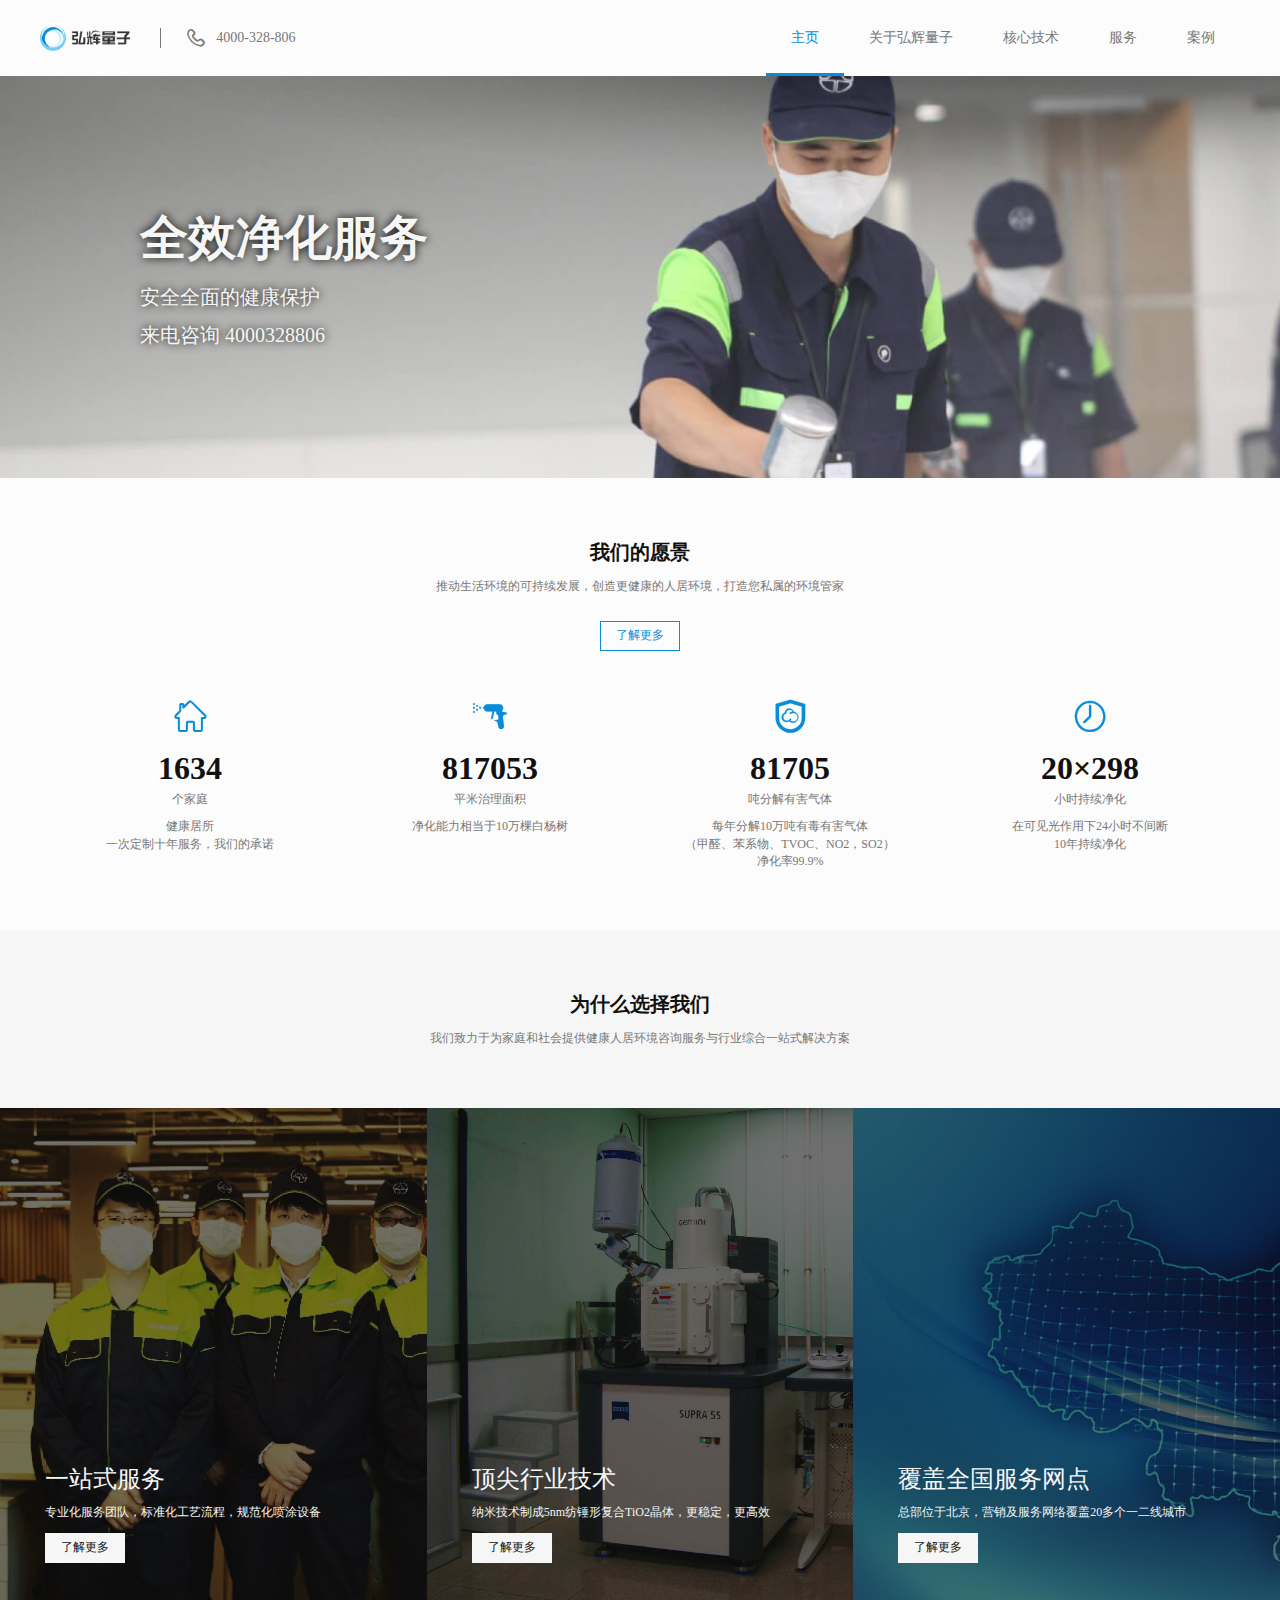
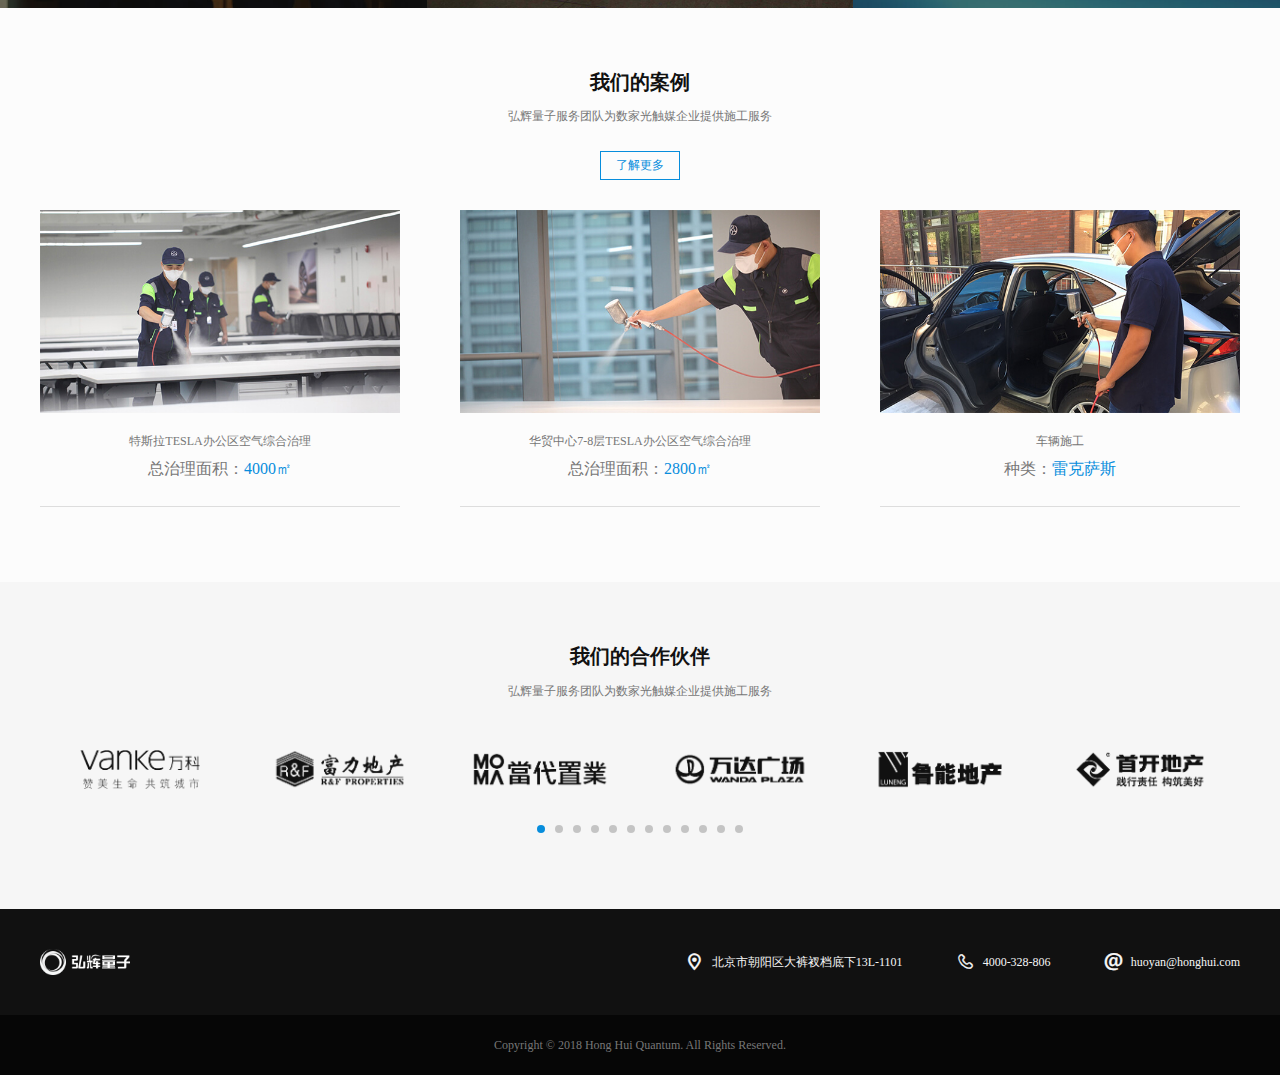
==== 1_index.html @ bf1ba3b9 "Summary_1" ====
<!DOCTYPE html>
<html>
	<head>
		<meta charset="utf-8">
		<meta http-equiv="X-UA-Compatible" content="IE=edge">
		<title>弘辉量子科技有限公司</title>
		<meta name="viewport" content="width=device-width, minimum-scale=1.0, maximum-scale=1.0, user-scalable=no">
		<meta name="author" content="Voireser" />
		<meta name="keywords" content="弘辉量子" />

		<link rel="stylesheet" type="text/css" href="bootstrap.min.css">
		<link rel="stylesheet" type="text/css" href="HHQ.css">
		<link rel="stylesheet" type="text/css" href="swiper/swiper.min.css">

		<script type="text/javascript">
			var oHtml = document.getElementsByTagName("html")[0];
			var iWidth = document.documentElement.clientWidth;
			iWidth = iWidth > 640 ? 640 : iWidth;
			oHtml.style.fontSize = iWidth / 16 + "px";
		</script>
	</head>
	<body class="index">
		<nav class="pageTop">
			<div>
				<a href="index.html"><img class="img-responsive" src="img/logo.png"></a>
				<p><i class="iconfont">&#xe64e;</i>4000-328-806</p>
				<div class="navigation">
					<a class="active" href="1_index.html">主页</a>
					<a href="2_us.html">关于弘辉量子</a>
					<a href="3_tech.html">核心技术</a>
					<a href="4_service.html">服务</a>
					<a href="5_case.html">案例</a>
				</div>
			</div>
		</nav>

		<div class="banner">
			<div>
				<p>全效净化服务</p>
				<p class="point"><span></span><span></span><span></span></p>
				<p>安全全面的健康保护</p>
				<p>来电咨询 4000328806</p>
			</div>
		</div>

		<div class="showSpace">
			<div>
				<p>我们的愿景</p>
				<p>推动生活环境的可持续发展，创造更健康的人居环境，打造您私属的环境管家</p>
				<p class="more"><a href="2_us.html">了解更多</a></p>
			</div>
			<div class="numCount">
				<div>
					<p><i class="iconfont">&#xe642;</i></p>
					<p id="homeNum">2000</p>
					<p>个家庭</p>
					<p>健康居所<br>一次定制十年服务，我们的承诺</p>
				</div>
				<div>
					<p><i class="iconfont">&#xe63d;</i></p>
					<p id="coverNum">1000000</p>
					<p>平米治理面积</p>
					<p>净化能力相当于10万棵白杨树</p>
				</div>
				<div>
					<p><i class="iconfont">&#xe64c;</i></p>
					<p id="heavyNum">100000</p>
					<p>吨分解有害气体</p>
					<p>每年分解10万吨有毒有害气体<br>（甲醛、苯系物、TVOC、NO2，SO2）<br>净化率99.9%</p>
				</div>
				<div>
					<p><i class="iconfont">&#xe645;</i></p>
					<p><span id="hourNum">24</span>×<span id="dayNum">365</span></p>
					<p>小时持续净化</p>
					<p>在可见光作用下24小时不间断<br>10年持续净化</p>
				</div>
			</div>
		</div>

		<div class="showSpace greyBg">
			<div>
				<p>为什么选择我们</p>
				<p>我们致力于为家庭和社会提供健康人居环境咨询服务与行业综合一站式解决方案</p>
			</div>
		</div>

		<div class="threeBg">
			<div>
				<div>
					<p>一站式服务</p>
					<p>专业化服务团队，标准化工艺流程，规范化喷涂设备</p>
					<p class="more"><a href="4_service.html">了解更多</a></p>
				</div>
			</div>
			<div>
				<div>
					<p>顶尖行业技术</p>
					<p>纳米技术制成5nm纺锤形复合TiO2晶体，更稳定，更高效</p>
					<p class="more"><a href="3.5_why.html">了解更多</a></p>
				</div>
			</div>
			<div>
				<div>
					<p>覆盖全国服务网点</p>
					<p>总部位于北京，营销及服务网络覆盖20多个一二线城市</p>
					<p class="more"><a href="2_us.html">了解更多</a></p>
				</div>
			</div>
		</div>

		<div class="showSpace">
			<div>
				<p>我们的案例</p>
				<p>弘辉量子服务团队为数家光触媒企业提供施工服务</p>
				<p class="more"><a href="5_case.html">了解更多</a></p>
			</div>
			<div class="limitWindow">
				<a href="5_case.html">
					<img class="img-responsive" src="img/indexPic_4.jpg">
					<p>特斯拉TESLA办公区空气综合治理</p>
					<p>总治理面积：<span>4000㎡</span></p>
				</a>
				<a href="5_case.html">
					<img class="img-responsive" src="img/indexPic_5.jpg">
					<p>华贸中心7-8层TESLA办公区空气综合治理</p>
					<p>总治理面积：<span>2800㎡</span></p>
				</a>
				<a href="5_case.html">
					<img class="img-responsive" src="img/indexPic_6.jpg">
					<p>车辆施工</p>
					<p>种类：<span>雷克萨斯</span></p>
				</a>
			</div>
		</div>

		<div class="showSpace greyBg">
			<div>
				<p>我们的合作伙伴</p>
				<p>弘辉量子服务团队为数家光触媒企业提供施工服务</p>
			</div>
			<div class="logoSpace">
				<div class="swiper-container">
					<div class="swiper-wrapper">
						<div class="swiper-slide">
							<img class="img-responsive" src="img/logo/logo_1.png">
						</div>
						<div class="swiper-slide">
							<img class="img-responsive" src="img/logo/logo_2.png">
						</div>
						<div class="swiper-slide">
							<img class="img-responsive" src="img/logo/logo_3.png">
						</div>
						<div class="swiper-slide">
							<img class="img-responsive" src="img/logo/logo_4.png">
						</div>
						<div class="swiper-slide">
							<img class="img-responsive" src="img/logo/logo_5.png">
						</div>
						<div class="swiper-slide">
							<img class="img-responsive" src="img/logo/logo_6.png">
						</div>
						<div class="swiper-slide">
							<img class="img-responsive" src="img/logo/logo_7.png">
						</div>
						<div class="swiper-slide">
							<img class="img-responsive" src="img/logo/logo_8.png">
						</div>
						<div class="swiper-slide">
							<img class="img-responsive" src="img/logo/logo_9.png">
						</div>
						<div class="swiper-slide">
							<img class="img-responsive" src="img/logo/logo_10.png">
						</div>
						<div class="swiper-slide">
							<img class="img-responsive" src="img/logo/logo_11.png">
						</div>
						<div class="swiper-slide">
							<img class="img-responsive" src="img/logo/logo_12.png">
						</div>
					</div>
					<div class="swiper-pagination"></div>
				</div>
			</div>
		</div>

		<div class="footer">
			<div>
				<a href="index.html"><img class="img-responsive" src="img/logo_w.png"></a>
				<div class="navigation">
					<p><i class="iconfont">&#xe64b;</i>北京市朝阳区大裤衩档底下13L-1101</p>
					<p><i class="iconfont">&#xe64e;</i>4000-328-806</p>
					<p><i class="iconfont">&#xe639;</i>huoyan@honghui.com</p>
				</div>
			</div>
		</div>
		
		<footer><p>Copyright © 2018 Hong Hui Quantum. All Rights Reserved.</p></footer>

		<a href="javascript:" class="cd-top">Top</a>

		<script type="text/javascript" src="swiper/swiper.min.js"></script>	
		<script type="text/javascript" src="jquery.min.js"></script>	
		<script type="text/javascript" src="CountUp.js"></script>	
		<script>
			$(function() {
				var swiper = new Swiper('.swiper-container', {
					pagination : '.swiper-pagination',
					paginationClickable :true,
					slidesPerView : 6,
					autoplay: 10000,
					loop : true
				})
				
				var options = {
					useEasing: true,
					useGrouping: true,
					separator: '',
					decimal: '',
				};
				var countLimit = 1;
				var homeCount = new CountUp('homeNum', 0, 2000, 0, 3, options);
				var coverCount = new CountUp('coverNum', 0, 1000000, 0, 3, options);
				var heavyCount = new CountUp('heavyNum', 0, 100000, 0, 3, options);
				var hourCount = new CountUp('hourNum', 0, 24, 0, 3, options);
				var dayCount = new CountUp('dayNum', 0, 365, 0, 3, options);
	
				if ($(window).scrollTop() + $(window).height() > $('.numCount').offset().top && countLimit === 1) {
					if ( !homeCount.error ) { homeCount.start(); } else { console.error(homeCount.error); }
					if ( !coverCount.error ) { coverCount.start(); } else { console.error(coverCount.error); }
					if ( !heavyCount.error ) { heavyCount.start(); } else { console.error(heavyCount.error); }
					if ( !hourCount.error ) { hourCount.start(); } else { console.error(hourCount.error); }
					if ( !dayCount.error ) { dayCount.start(); } else { console.error(dayCount.error); }
					countLimit = 0;
				}

				if ($(window).scrollTop() + $(window).height() > $('.numCount').offset().top) {
					$('.numCount').addClass('upAnimate');
				};

				if ($(window).scrollTop() + $(window).height() > $('.threeBg>div>div').offset().top) {
					$('.threeBg').addClass('leftAnimate');
				};

				var offset = 300,
					offset_opacity = 1200,
					scroll_top_duration = 700,
					$back_to_top = $('.cd-top');

				$back_to_top.on('click', function(event) {
					event.preventDefault();
					$('body,html').animate({
						scrollTop: 0,
					}, scroll_top_duration)
				})
				
				window.onscroll = function() {
					if ($(window).scrollTop() + $(window).height() > $('.numCount').offset().top && countLimit === 1) {
						if ( !homeCount.error ) { homeCount.start(); } else { console.error(homeCount.error); }
						if ( !coverCount.error ) { coverCount.start(); } else { console.error(coverCount.error); }
						if ( !heavyCount.error ) { heavyCount.start(); } else { console.error(heavyCount.error); }
						if ( !hourCount.error ) { hourCount.start(); } else { console.error(hourCount.error); }
						if ( !dayCount.error ) { dayCount.start(); } else { console.error(dayCount.error); }
						countLimit = 0;
					};
					
					if ($(window).scrollTop() + $(window).height() > $('.numCount').offset().top) {
						$('.numCount').addClass('upAnimate');
					};
					
					if ($(window).scrollTop() + $(window).height() > $('.threeBg>div>div').offset().top) {
						$('.threeBg').addClass('leftAnimate');
					};

					($(window).scrollTop() > offset) ? $back_to_top.addClass('cd-is-visible') : $back_to_top.removeClass('cd-is-visible cd-fade-out');
					if ($(window).scrollTop() > offset_opacity) {
						$back_to_top.addClass('cd-fade-out')
					}
				};

				jQuery.rnd = function(m,n) {
					m = parseInt(m);
					n = parseInt(n);
					return Math.floor( Math.random() * (n - m + 1) ) + m;
				}
				
				$('.showSpace').on('mouseenter', function() {
					$(this).addClass('bubbles');
					var bubblecount = ($(this).width()/1000)*10;
					for(var i = 0; i <= bubblecount; i++) {
						var size = ($.rnd(40,80)/10);
						$('.bubbles').append(
							'<span class="particle" style="top:' + $.rnd(20,80) + 
							'%; left:' + $.rnd(0,95) + '%;width:' + size + 'px; height:' 
							+ size + 'px;animation-delay: ' + ($.rnd(0,30)/10) + 's;"></span>');
					}
				})

				$('.showSpace').on('mouseleave', function() {
					$(this).removeClass('bubbles');
					$(this).children('.particle').remove()
				})
			})
		</script>
	</body>
</html>
---- HHQ.css ----
body{top:0;right:0;bottom:0;left:0;margin:0;padding:0;background-color:#fcfcfc;color:#777;font-weight:300;font-size:.3rem;font-family:'microsoft yahei';}
li,ul{margin:0;padding:0;list-style-type:none;}
p{margin:0;}
a{color:#777;}
a:link{color:#777;text-decoration:none;}
a:visited{color:#777;text-decoration:none;}
a:active{color:#777;text-decoration:none;}
button{outline:0;filter:chroma(color=#000000);}
input{background-color:#fcfcfc!important;color:#777!important;font-size:.3rem!important;}
input::-webkit-inner-spin-button,input::-webkit-outer-spin-button{-webkit-appearance:none;}
input[type=number]{-moz-appearance:textfield;}
input[type=checkbox],input[type=radio]{margin-top:.3333333333rem;}
@font-face{font-family:iconfont;src:url(iconfont/iconfont.eot);src:url(iconfont/iconfont.eot?#iefix) format('embedded-opentype'),url(iconfont/iconfont.woff) format('woff'),url(iconfont/iconfont.ttf) format('truetype'),url(iconfont/iconfont.svg#iconfont) format('svg');}
.iconfont{font-style:normal;font-size:16px;font-family:iconfont!important;-webkit-font-smoothing:antialiased;-webkit-text-stroke-width:.2px;-moz-osx-font-smoothing:grayscale;}

.swiper-button-prev{left:3%!important;}
.swiper-button-next{right:3%!important;}
.swiper-pagination-bullet-active{background-color:#078ddc!important;}

.indexWindow{position:absolute;overflow:hidden;width:100%;height:100%;}
.indexWindow a,.indexWindow p{text-shadow:0 0 3px #000;}
.indexWindow .swiper-container{width:100%;height:100%;}
.indexWindow .swiper-slide{position:relative;overflow:hidden;background-position:center;background-size:cover;background-repeat:no-repeat;}
.indexWindowBanner{position:absolute;top:50%;left:50%;margin:-100px 0 0 -500px;width:1000px;height:200px;color:#fcfcfc;}
.indexWindowBanner>p:nth-child(1){text-shadow:0 0 10px rgba(0,0,0,.5);font-weight:700;font-size:1.5rem;}
.indexWindowBanner>p:nth-child(2){margin:10px 0 18px 0;font-size:.6rem;}

.pageTop{font-size:.35rem;}
.pageTop>div{position:relative;display:table;margin:auto;width:1200px;height:70px;line-height:70px;}
.pageTop>div>:not(div){float:left;margin-top:28px;}
.pageTop>div>a>img{margin-top:-3px;margin-right:30px;height:26px;}
.pageTop>div>p{padding:0 20px;height:20px;border-left:1px solid;line-height:20px;}
.pageTop>div>p>i{float:left;margin-top:5px;margin-right:5px;font-size:30px;line-height:10px;}
.pageTop>div>.navigation{float:right;}
.pageTop>div>.navigation>a{border-top:3px solid transparent;border-bottom:3px solid transparent;float:left;padding:0 25px;}
.pageTop>div>.navigation>a.active{border-bottom:3px solid #078ddc;color:#078ddc;}

.footer{padding:40px 0;background-color:#111;}
.footer>div{position:relative;display:table;margin:auto;width:1200px;}
.footer img{height:26px;}
.footer>div>a{float:left;}
.footer>div>div{float:right;}
.footer>div>div>p{float:left;margin-left:50px;height:26px;color:#f6f6f6;line-height:26px;}
.footer>div>div>p>i{float:left;margin-right:5px;height:25px;font-size:25px;line-height:25px;}
footer{bottom:0;margin:0;padding:20px 0;width:100%;background-color:#060606;color:#777;text-align:center;line-height:20px;}

.indexWindow .pageTop{color:#fcfcfc;position:absolute;z-index:2;width:100%;}
.indexWindow .pageTop>div>.navigation>:not(div){color:#fcfcfc;}
.indexWindow footer{position:absolute;padding:0 0 30px 0;z-index:1;color:#fcfcfc;background-color:transparent;}

.banner{padding:3% 0;background-position-y: center;background-size:cover;background-repeat:no-repeat;background-attachment:fixed;}
.banner>div{position:relative;display:table;margin:auto;}
.index .banner>div{width:1000px;}

.index .banner{background-image: url(img/caseBanner_1.jpg);padding:10% 0;}
.us .banner{background-image: url(img/usBanner_1.jpg)}
.tech .banner{background-image: url(img/techBanner_1.jpg)}
.why .banner{background-image: url(img/whyBanner_1.jpg)}
.service .banner{background-image: url(img/serviceBanner_1.jpg)}
.case .banner{background-image: url(img/caseBanner_1.jpg)}

.banner p{color:#f6f6f6;text-align:center;text-shadow:0 0 3px #000;font-size:.4rem;}
.banner p:last-child{text-shadow:0 0 10px #000;font-weight:700;font-size:1.2rem;}
.index .banner p{text-align: left;font-size:.5rem;font-weight:300;text-shadow:0 0 10px #000;}
.index .banner p:nth-child(1){font-weight:700;font-size:1.2rem;}
.index .banner p:nth-child(3){margin: 10px 0;}

.point{height:30px;line-height:22px;}
.point span{display:inline-block;margin:0 4px;width:6px;height:6px;border-radius:100px;background-color:#f6f6f6;}
.point span:nth-child(1){opacity:.5;}
.point span:nth-child(2){opacity:.75;}
.index .point{display: none}
.showSpace .point span{background-color: #078ddc}

.showSpace{padding:60px 0;position: relative}
.showSpace>div:first-child>p{padding:12px 0 18px 0;text-align:center;position:relative;}
.showSpace>div:first-child>p:first-child{padding:0;color:#111;font-weight:700;font-size:.5rem;display: table;margin: auto;}
.showSpace>div:first-child>p:last-child{padding-bottom:0;}
.showSpace>div:first-child a{display:inline-block;margin-top:8px;color: #078ddc;}

p.more{padding:0!important;}
p.more>a{display:inline-block;padding:5px 15px;border:1px solid #078ddc;color:#078ddc;-webkit-transition:.3s;-moz-transition:.3s;-o-transition:.3s;transition:.3s;}
p.more>a:hover{color:#f6f6f6;background-color: #078ddc}
p.more{padding:0!important;}
.threeBg p.more>a{border:1px solid #f6f6f6;background-color:#f6f6f6;color:#111;}
.threeBg p.more>a:hover{background-color:transparent;color:#f6f6f6;}
.indexWindow p.more>a{display:inline-block;padding:9px 27px!important;text-shadow: none;border-color:#078ddc;background-color:#078ddc;color:#fcfcfc;font-size:14px;line-height:.5rem;}
.indexWindow p.more>a:hover{border-color:#f6f6f6;background-color:#f6f6f6;color:#111;}

.numCount{position:relative;display:table;margin:auto;width:1200px;}
.numCount>div{float:left;width:25%;}
.numCount>div>p{text-align:center;}
.numCount>div>p:nth-child(1){height:1rem;line-height:1rem;margin-bottom: 0.25rem}
.numCount>div>p:nth-child(1) i{color:#078ddc;font-size:1.25rem;}
.numCount>div>p:nth-child(2){color:#111;font-weight:700;font-size:.8rem;}
.numCount>div>p:nth-child(3){margin-bottom:10px;}
.index .numCount{margin-top:45px;}
.numCount i{-webkit-transition:font-size .3s;-moz-transition:font-size .3s;-o-transition:font-size .3s;transition:font-size .3s;}
.numCount>div:hover>p>i{font-size:1.5rem;}

.greyBg{background-color: #f6f6f6}
.blueBg{background-color: #078ddc;padding:60px 0;color:#f6f6f6;}
.blueBg p{color:#f6f6f6 !important;}

.threeBg{position:relative;display:table;margin:auto;width:100%;}
.threeBg>div{position:relative;float:left;width:33.3333333333%;height:500px;background-position-y: center;background-size:cover;background-repeat:no-repeat;}
.threeBg>div:nth-child(1){background-image:url(img/indexPic_1.jpg);}
.threeBg>div:nth-child(2){background-image:url(img/indexPic_2.jpg);}
.threeBg>div:nth-child(3){background-image:url(img/indexPic_3.jpg);}
.threeBg>div>div{position:absolute;bottom:45px;left:45px;}
.threeBg p{margin-bottom:12px;color:#f6f6f6;}
.threeBg p:first-child{margin-bottom:8px;font-size:.6rem;}
.threeBg p:last-child{margin:0;}
.limitWindow{position:relative;display:table;margin:auto;width:1200px;}
.index .limitWindow{margin-top:30px;margin-bottom:15px;}
.limitWindow>a{background-color: #fcfcfc;float:left;overflow:hidden;padding-bottom:25px;width:30%;border-bottom:1px solid #ddd;-webkit-transition:.3s ease;-moz-transition:.3s ease;-o-transition:.3s ease;transition:.3s ease;}
.limitWindow>a:nth-child(3n-1){margin:0 5%;}
.limitWindow>a p{margin-top:20px;text-align:center;}
.limitWindow>a p:last-child{margin-top:8px;font-size:.4rem;}
.limitWindow span{color:#078ddc;}
.limitWindow>a:hover{background-color: #fff;border-bottom:1px solid #078ddc;box-shadow:0 2px 20px rgba(0,0,0,.25);}
.limitWindow>a img{-webkit-transition:.3s;-moz-transition:.3s;-o-transition:.3s;transition:.3s;-webkit-transform-origin:50% 100%;-moz-transform-origin:50% 100%;-o-transform-origin:50% 100%;transform-origin:50% 100%;-ms-transform-origin:50% 100%;-ms-transition:.3s;}
.limitWindow>a:hover img{-webkit-transform:scale(1.05);-moz-transform:scale(1.05);-o-transform:scale(1.05);transform:scale(1.05);-ms-transform:scale(1.05);}
.limitWindow.case>a{margin-bottom: 45px}

.logoSpace{position:relative;margin:auto;width:1200px;margin-top: 50px;}
.logoSpace .swiper-container{padding-bottom: 60px}
.logoSpace img{padding:0 30px}

.leftText>div{position:relative;display:table;margin:auto;width:1200px;}
.leftText>div>div{float:left;width:48%;}
.leftText>div>div>p:nth-child(1){margin-bottom:15px;color:#111;font-weight:700;font-size:.5rem;}
.leftText>div>div>p:nth-child(2){line-height:.6rem;}
.leftText>div>div>div{position:absolute;bottom:0;}
.leftText>div>img{float:right;width:48%;}
.service .leftText span{color: #078ddc;display: block;padding-top: 15px;}

.us .blueBg>div{position:relative;display:table;margin:auto;width:auto;}
.us .blueBg>div>p:first-child{float:left;margin-right:15px;height:1.4rem;line-height:1.4rem;}
.us .blueBg>div>p:first-child i{font-size:2rem;}
.us .blueBg>div>p:last-child{float:right;}
.us .blueBg>div>p:last-child span:first-child{display:block;margin-bottom:8px;font-weight:700;font-size:.5rem;}

.connect {padding:15% 0;background-position-y: center;background-size:cover;background-repeat:no-repeat;background-attachment:fixed;background-image:url(img/footerPic.jpg);}
.connect .point span{background-color: #f6f6f6 !important;}
.connect>div{color:#f6f6f6;}
.connect>div>p:first-child{color:#f6f6f6!important;}
.connect>div>div{position:relative;display:table;margin:auto;margin-top:50px;width:auto;}
.connect>div>div>p{float:left;width:250px;text-align:center;}
.connect>div>div>p:last-child{float:right;padding-bottom:15px;border-left:.5px solid #f6f6f6;}
.connect>div>div>p>i{display:block;font-size:1.75rem;line-height:2rem;}
.connect>div>div>p>span{display:block;}
.connect>div>div>p>span:last-child{margin-top:5px;font-size:.4rem;}

.listThree{position:relative;display:table;margin:auto;margin-top:30px;width:1200px;}
.listThree p{float:left;width:33.3333333333%;text-align:center;}
.listThree a{display:inline-block;line-height:1rem;}
.listThree i{float:left;margin-right:10px;height:1rem;color:#078ddc;font-size:1rem;line-height:1rem;}
.listThree a,.listThree a i{-webkit-transition:.3s;-moz-transition:.3s;-o-transition:.3s;transition:.3s;}
.listThree a:hover{font-size: 0.35rem}
.listThree a:hover i{font-size: 1.2rem}

.listFour{position:relative;display:table;margin:auto;margin-top:30px;width:1200px;}
.listFour p{float:left;padding-left:20px;width:25%;height:1.5rem;color:#111;font-size:.35rem;line-height:1.5rem;}
.listFour p span{margin-left:5px;color:#777;font-size:10px;}

.right{margin-right:15px;padding:6px 5px 5px 7px;border-radius:100px;background-color:#fff;box-shadow:0 0 5px rgba(0,0,0,.5);color:#078ddc;font-size:.25rem;}

.useWay{position:relative;display:table;width:100%;background-image:url(img/techBanner_2.jpg);background-size:cover;background-repeat:no-repeat;background-attachment:fixed;color:#f6f6f6;background-position-y:center;}
.useWay>div{float:right;padding:60px 75px;width:1px;min-width:800px;background-color:rgba(0,0,0,.5);-webkit-transition:.5s;-moz-transition:.5s;-o-transition:.5s;transition:.5s;}
.useWay>div:hover{width:50%;}
.useWay>div>div{display:table;margin-bottom:20px;padding:0 15px 20px 15px;width:100%;border-bottom:1px solid;}
.useWay>div>div:last-child{margin-bottom:0;padding-bottom:0;border-bottom:none;}
.useWay>div>div>p{float:left;width:77.5%;line-height:.6rem;}
.useWay>div>div>p:first-child{width:22.5%;font-size:.4rem;}
.useWay i{float:left;margin-right:5px;font-size:.7rem;}

.fourPoint{position:relative;margin-top:30px;height:300px;}
.fourPoint i{position:absolute;top:13px;left:33px;color:#078ddc;font-size:45px;}
.fourPoint img{height:100px;}
.fourPoint>div{position:absolute;left:50%;}
.fourPoint>div>div{position:relative;}
.fourPoint>div>div>div{position:absolute;top:15px;}
.fourPoint>div>div>div>p{float:left;}
.fourPoint>div>div>div>p:first-child{margin-right:20px;height:1.4rem;color:#078ddc;font-weight:700;font-size:1.75rem;line-height:1.4rem;}
.fourPoint>div>div>div>p>span{display:block;}
.fourPoint>div>div>div>p>span:first-child{margin-bottom:5px;color:#111;font-size:.35rem;}
.fourPoint>div:nth-child(1){margin-left:-57px;}
.fourPoint>div:nth-child(2){top:100px;margin-left:-158px;}
.fourPoint>div:nth-child(3){top:200px;margin-left:-57px;}
.fourPoint>div:nth-child(4){top:100px;margin-left:44px;}
.fourPoint>div:nth-child(1)>div>div{left:-285px;}
.fourPoint>div:nth-child(2)>div>div{left:-380px;}
.fourPoint>div:nth-child(3)>div>div{left:-340px;}
.fourPoint>div:last-child>div>div{left:120px;width:239px;}

.fivePoint{position:relative;display:table;margin:auto;margin-top:30px;width:1200px;}
.fivePoint>p{position:relative;float:left;padding-right:1%;padding-left:4%;width:20%;}
.fivePoint i{position:absolute;margin-left:-36px;width:24px;height:24px;line-height:13px;}
.fivePoint span{display:block;}
.fivePoint span:nth-child(2){margin-bottom:5px;color:#111;font-size:.35rem;}

.showPic{position:relative;display:table;margin:auto;margin-top:30px;width:1200px;}
.showPic p{text-align:center;}
.why .showSpace:nth-child(3) img{margin:auto;width:700px;}
.why .showSpace:nth-child(4)>.showPic>:not(div):nth-child(1){margin:auto;width:500px;}
.why .showSpace:nth-child(4)>.showPic>:not(div):nth-child(2){margin-top:30px;}
.why .showSpace:nth-child(4)>.showPic>:not(div):nth-child(3){margin:40px 0;}
.why .showSpace:nth-child(4)>.showPic>:not(div):nth-child(4){float:left;width:34%;}
.why .showSpace:nth-child(4)>.showPic>:not(div):nth-child(5){float:right;width:65%;}
.why .showSpace:nth-child(4)>.showPic>:not(div):nth-child(6){display:table;padding-top:30px;width:100%;}

.process{position:relative;display:table;margin:auto;margin-top:50px;width:1200px;}
.process>p{position:relative;float:left;width:20%;text-align:center;}
.process i{display:block;margin:auto;padding:.25rem;width:1.75rem;height:1.75rem;font-size:1rem;line-height:1.25rem;-webkit-transition:.3s;-moz-transition:.3s;-o-transition:.3s;transition:.3s;}
.process>p:hover i{font-size:1.25rem;}
.process span{display:block;}
.process span:nth-child(2){margin:25px 0 5px 0;color:#111;font-size:.35rem;}

.triangle{position:absolute;top:75px;width:0;height:0;border-top:8px solid transparent;border-bottom:8px solid transparent;border-left:14px solid #777;}

.showThree{position:relative;display:table;margin:auto;margin-top:30px;width:1200px;}
.showThree>div{float:left;padding:0 30px;width:33.3333333333%;}
.showThree>div>p{text-align:center;}
.showThree i{font-size:1.5rem;}
.showThree>div>p:nth-child(2){font-weight:700;font-size:.35rem;}
.showThree>div>p:nth-child(3){margin-top:8px;line-height:.5rem;}
.showThree span{display:inline-block;margin-left:3px;}

.showFour{position:relative;display:table;margin:auto;margin-top:30px;width:1200px;}
.showFour>div{padding-bottom: 20px;float:left;margin:0 1.5%;width:22%;-webkit-transition:.3s;-moz-transition:.3s;-o-transition:.3s;transition:.3s;}
.showFour>div:hover{box-shadow: 0 0 10px rgba(0, 0, 0, 0.1)}
.showFour>div>p{text-align:center;}
.showFour>div>p:nth-child(2){margin:15px 0 10px 0;color:#111;font-size:.35rem;}

.caseSpace{padding:60px 0;    min-height: 900px;}
.tabGroup{position:relative;display:table;margin:auto;margin-bottom: 45px;width:1200px;}
.tabGroup a{float: left;padding: 5px 20px;}
.tabGroup a.active{color: #f6f6f6;background-color: #078ddc;}

.bubbles>.particle{position:absolute;border-radius:100%;background-color:rgba(7, 141, 220, 0.5);opacity:0;-webkit-animation:bubbles 3s ease-in infinite;animation:bubbles 3s ease-in infinite;}
@-webkit-keyframes bubbles{
    0%{opacity:0;}
    20%{opacity:1;-webkit-transform:translate(0,-20%);transform:translate(0,-20%);}
    100%{opacity:0;-webkit-transform:translate(0,-1000%);transform:translate(0,-1000%);}
}
@keyframes bubbles{
    0%{opacity:0;}
    20%{opacity:1;-webkit-transform:translate(0,-20%);transform:translate(0,-20%);}
    100%{opacity:0;-webkit-transform:translate(0,-1000%);transform:translate(0,-1000%);}
}

.numCount.upAnimate>div:nth-child(1){-webkit-animation: upAnimate_1 3s;animation: upAnimate_1 3s;}
.numCount.upAnimate>div:nth-child(2){-webkit-animation: upAnimate_2 3s;animation: upAnimate_2 3s;}
.numCount.upAnimate>div:nth-child(3){-webkit-animation: upAnimate_3 3s;animation: upAnimate_3 3s;}
.numCount.upAnimate>div:nth-child(4){-webkit-animation: upAnimate_4 3s;animation: upAnimate_4 3s;}
@-webkit-keyframes upAnimate_1{
    0%{opacity:0;padding-top: 45px;margin-bottom: -45px;}
    70%{opacity:1;padding-top: 0;margin-bottom: 0;}
}
@keyframes upAnimate_1{
    0%{opacity:0;padding-top: 45px;margin-bottom: -45px;}
    70%{opacity:1;padding-top: 0;margin-bottom: 0;}
}
@-webkit-keyframes upAnimate_2{ 0%{opacity:0;padding-top: 45px;margin-bottom: -45px;}
    10%{opacity:0;padding-top: 45px;margin-bottom: -45px;}
    80%{opacity:1;padding-top: 0;margin-bottom: 0;}
}
@keyframes upAnimate_2{ 0%{opacity:0;padding-top: 45px;margin-bottom: -45px;}
    10%{opacity:0;padding-top: 45px;margin-bottom: -45px;}
    80%{opacity:1;padding-top: 0;margin-bottom: 0;}
}
@-webkit-keyframes upAnimate_3{ 0%{opacity:0;padding-top: 45px;margin-bottom: -45px;}
    20%{opacity:0;padding-top: 45px;margin-bottom: -45px;}
    90%{opacity:1;padding-top: 0;margin-bottom: 0;}
}
@keyframes upAnimate_3{ 0%{opacity:0;padding-top: 45px;margin-bottom: -45px;}
    20%{opacity:0;padding-top: 45px;margin-bottom: -45px;}
    90%{opacity:1;padding-top: 0;margin-bottom: 0;}
}
@-webkit-keyframes upAnimate_4{ 0%{opacity:0;padding-top: 45px;margin-bottom: -45px;}
    30%{opacity:0;padding-top: 45px;margin-bottom: -45px;}
    100%{opacity:1;padding-top: 0;margin-bottom: 0;}
}
@keyframes upAnimate_4{ 0%{opacity:0;padding-top: 45px;margin-bottom: -45px;}
    30%{opacity:0;padding-top: 45px;margin-bottom: -45px;}
    100%{opacity:1;padding-top: 0;margin-bottom: 0;}
}

.threeBg.leftAnimate>div:nth-child(1)>div{-webkit-animation: leftAnimate_1 2s;animation: leftAnimate_1 2s;}
.threeBg.leftAnimate>div:nth-child(2)>div{-webkit-animation: leftAnimate_2 2s;animation: leftAnimate_2 2s;}
.threeBg.leftAnimate>div:nth-child(3)>div{-webkit-animation: leftAnimate_3 2s;animation: leftAnimate_3 2s;}
@-webkit-keyframes leftAnimate_1{
    0%{opacity:0;left: 90px}
    70%{opacity:1;left: 45px}
}
@keyframes leftAnimate_1{
    0%{opacity:0;left: 90px}
    70%{opacity:1;left: 45px}
}
@-webkit-keyframes leftAnimate_2{ 0%{opacity:0;left: 90px}
    20%{opacity:0;left: 90px}
    80%{opacity:1;left: 45px}
}
@keyframes leftAnimate_2{ 0%{opacity:0;left: 90px}
    20%{opacity:0;left: 90px}
    80%{opacity:1;left: 45px}
}
@-webkit-keyframes leftAnimate_3{ 0%{opacity:0;left: 90px}
    40%{opacity:0;left: 90px}
    100%{opacity:1;left: 45px}
}
@keyframes leftAnimate_3{ 0%{opacity:0;left: 90px}
    40%{opacity:0;left: 90px}
    100%{opacity:1;left: 45px}
}

.point span:nth-child(1){-webkit-animation: point_1 4s linear infinite;animation: point_1 4s linear infinite;}
.point span:nth-child(2){-webkit-animation: point_2 4s linear infinite;animation: point_2 4s linear infinite;}
.point span:nth-child(3){-webkit-animation: point_3 4s linear infinite;animation: point_3 4s linear infinite;}
@-webkit-keyframes point_1{
    0%{opacity:0;}
    50%{opacity:1;}
    100%{opacity:0;}
}
@keyframes point_1{
    0%{opacity:0;}
    50%{opacity:1;}
    100%{opacity:0;}
}
@-webkit-keyframes point_2{
    0%{opacity:1;}
    50%{opacity:0;}
    100%{opacity:1;}
}
@keyframes point_2{
    0%{opacity:1;}
    50%{opacity:0;}
    100%{opacity:1;}
}
@-webkit-keyframes point_3{
    0%{opacity:0.5;}
    25%{opacity:1;}
    75%{opacity:0;}
    100%{opacity:0.5;}
}
@keyframes point_3{
    0%{opacity:0.5;}
    25%{opacity:1;}
    75%{opacity:0;}
    100%{opacity:0.5;}
}

.connect>div>div>p:hover>i{-webkit-animation: wiggle 2s;animation: wiggle 2s;}
@-webkit-keyframes wiggle{
    0%{-webkit-transform:rotate(-3deg);transform:rotate(-3deg);}
    20%{-webkit-transform:rotate(20deg);transform:rotate(20deg);}
    40%{-webkit-transform:rotate(-15deg);transform:rotate(-15deg);}
    60%{-webkit-transform:rotate(5deg);transform:rotate(5deg);}
    90%{-webkit-transform:rotate(-1deg);transform:rotate(-1deg);}
    100%{-webkit-transform:rotate(0);transform:rotate(0);}
}
@keyframes wiggle{
    0%{-webkit-transform:rotate(-3deg);transform:rotate(-3deg);}
    20%{-webkit-transform:rotate(20deg);transform:rotate(20deg);}
    40%{-webkit-transform:rotate(-15deg);transform:rotate(-15deg);}
    60%{-webkit-transform:rotate(5deg);transform:rotate(5deg);}
    90%{-webkit-transform:rotate(-1deg);transform:rotate(-1deg);}
    100%{-webkit-transform:rotate(0);transform:rotate(0);}
}

.jump{-webkit-animation: jump 0.5s;animation: jump 0.5s;}
@-webkit-keyframes jump{
    0%{}
    100%{font-size: 2.1rem}
}
@keyframes jump{
    0%{}
    100%{font-size: 2.1rem}
}

.jDialog{position:fixed;top:15%;left:50%;z-index:10000;visibility:hidden;}
.jDialog.show{visibility:visible;}
.jDialog-overlay{position:fixed;top:0;right:0;bottom:0;left:0;z-index:9999;background:rgba(0,0,0,.4);}
.fade-in .jDialog-content{opacity:0;-webkit-transition:all .3s;transition:all .3s;-webkit-transform:scale(.7);transform:scale(.7);}
.fade-in.jDialog.show .jDialog-content{opacity:1;-webkit-transform:scale(1);transform:scale(1);}
.jDialog .swiper-slide{padding:5px;}
.jDialog img{padding:10px;border-radius:2px 0 0 0;background-color:#f6f6f6;box-shadow:0 0 5px rgba(0,0,0,.1);}
.swiper-pagination-fraction{position:absolute!important;top:0;left:0!important;display:table;padding:10px 20px;width:auto!important;border-radius:3px 0 10px 0;background-color:rgba(255,255,255,.8);box-shadow:2px 2px 10px rgba(0,0,0,.5);font-size:.35rem;}
.swiper-pagination-fraction span:first-child{color: #078ddc;}
.catchMe{position:absolute;top:0;right:0;z-index:1;padding:0 2px 3px 1px;width:31px;border:none;border-radius:100px;background-color:#fff;box-shadow:0 0 10px rgba(0,0,0,.8);color:#aaa;text-align:center;font-weight:500;font-size:.5rem;-webkit-transition:.3s;-moz-transition:.3s;-o-transition:.3s;transition:.3s;}

#modal_japan{margin:0 0 0 -12.5%;width:25%;}
#modal_china{margin:0 0 0 -12.5%;width:25%;}

.fourPoint.fourAnimate>div:nth-child(1){-webkit-animation: fourAnimate_1 3s;animation: fourAnimate_1 3s;}
.fourPoint.fourAnimate>div:nth-child(2){-webkit-animation: fourAnimate_2 3s;animation: fourAnimate_2 3s;}
.fourPoint.fourAnimate>div:nth-child(3){-webkit-animation: fourAnimate_3 3s;animation: fourAnimate_3 3s;}
.fourPoint.fourAnimate>div:nth-child(4){-webkit-animation: fourAnimate_4 3s;animation: fourAnimate_4 3s;}
@-webkit-keyframes fourAnimate_1{
    0%{margin-left:-157px;opacity:0;}
    70%{margin-left:-57px;opacity:1;}
}
@keyframes fourAnimate_1{
    0%{margin-left:-157px;opacity:0;}
    70%{margin-left:-57px;opacity:1;}
}
@-webkit-keyframes fourAnimate_2{0%{margin-left:-258px;opacity:0;}
    10%{margin-left:-258px;opacity:0;}
    80%{margin-left:-158px;opacity:1;}
}
@keyframes fourAnimate_2{0%{margin-left:-258px;opacity:0;}
    10%{margin-left:-258px;opacity:0;}
    80%{margin-left:-158px;opacity:1;}
}
@-webkit-keyframes fourAnimate_3{0%{margin-left:-157px;opacity:0;}
    20%{margin-left:-157px;opacity:0;}
    90%{margin-left:-57px;opacity:1;}
}
@keyframes fourAnimate_3{0%{margin-left:-157px;opacity:0;}
    20%{margin-left:-157px;opacity:0;}
    90%{margin-left:-57px;opacity:1;}
}
@-webkit-keyframes fourAnimate_4{0%{margin-left:144px;opacity:0;}
    30%{margin-left:144px;opacity:0;}
    100%{margin-left:44px;opacity:1;}
}
@keyframes fourAnimate_4{0%{margin-left:144px;opacity:0;}
    30%{margin-left:144px;opacity:0;}
    100%{margin-left:44px;opacity:1;}
}

.showThree.upAnimate>div:nth-child(1){-webkit-animation: upAnimate_1 3s;animation: upAnimate_1 3s;}
.showThree.upAnimate>div:nth-child(2){-webkit-animation: upAnimate_2 3s;animation: upAnimate_2 3s;}
.showThree.upAnimate>div:nth-child(3){-webkit-animation: upAnimate_3 3s;animation: upAnimate_3 3s;}

.process.fiveLeft>p:nth-child(1){-webkit-animation: fiveLeft_1 3s;animation: fiveLeft_1 3s;}
.process.fiveLeft>p:nth-child(2){-webkit-animation: fiveLeft_2 3s;animation: fiveLeft_2 3s;}
.process.fiveLeft>p:nth-child(3){-webkit-animation: fiveLeft_3 3s;animation: fiveLeft_3 3s;}
.process.fiveLeft>p:nth-child(4){-webkit-animation: fiveLeft_4 3s;animation: fiveLeft_4 3s;}
.process.fiveLeft>p:nth-child(5){-webkit-animation: fiveLeft_5 3s;animation: fiveLeft_5 3s;}
@-webkit-keyframes fiveLeft_1{
    0%{margin-right:30px;margin-left:-30px;opacity:0;}
    60%{margin-right:0;margin-left:0;opacity:1;}
}
@keyframes fiveLeft_1{
    0%{margin-right:30px;margin-left:-30px;opacity:0;}
    60%{margin-right:0;margin-left:0;opacity:1;}
}
@-webkit-keyframes fiveLeft_2{0%{margin-right:30px;margin-left:-30px;opacity:0;}
    10%{margin-right:30px;margin-left:-30px;opacity:0;}
    70%{margin-left:-158px;opacity:1;}
}
@keyframes fiveLeft_2{0%{margin-right:30px;margin-left:-30px;opacity:0;}
    10%{margin-right:30px;margin-left:-30px;opacity:0;}
    70%{margin-right:0;margin-left:0;opacity:1;}
}
@-webkit-keyframes fiveLeft_3{0%{margin-right:30px;margin-left:-30px;opacity:0;}
    20%{margin-right:30px;margin-left:-30px;opacity:0;}
    80%{margin-right:0;margin-left:0;opacity:1;}
}
@keyframes fiveLeft_3{0%{margin-right:30px;margin-left:-30px;opacity:0;}
    20%{margin-right:30px;margin-left:-30px;opacity:0;}
    80%{margin-right:0;margin-left:0;opacity:1;}
}
@-webkit-keyframes fiveLeft_4{0%{margin-right:30px;margin-left:-30px;opacity:0;}
    30%{margin-right:30px;margin-left:-30px;opacity:0;}
    90%{margin-right:0;margin-left:0;opacity:1;}
}
@keyframes fiveLeft_4{0%{margin-right:30px;margin-left:-30px;opacity:0;}
    30%{margin-right:30px;margin-left:-30px;opacity:0;}
    90%{margin-right:0;margin-left:0;opacity:1;}
}
@-webkit-keyframes fiveLeft_5{0%{margin-right:30px;margin-left:-30px;opacity:0;}
    40%{margin-right:30px;margin-left:-30px;opacity:0;}
    100%{margin-right:0;margin-left:0;opacity:1;}
}
@keyframes fiveLeft_5{0%{margin-right:30px;margin-left:-30px;opacity:0;}
    40%{margin-right:30px;margin-left:-30px;opacity:0;}
    100%{margin-right:0;margin-left:0;opacity:1;}
}

.cd-top{position:fixed;right:10px;bottom:40px;display:inline-block;visibility:hidden;overflow:hidden;width:40px;height:40px;background:rgba(7, 141, 220, 0.8) url(img/cd-top-arrow.svg) no-repeat center 50%;box-shadow:0 0 10px rgba(0,0,0,.05);text-indent:100%;white-space:nowrap;opacity:0;-webkit-transition:opacity .3s 0s,visibility 0s .3s;-moz-transition:opacity .3s 0s,visibility 0s .3s;transition:opacity .3s 0s,visibility 0s .3s;}
.cd-top.cd-fade-out,.cd-top.cd-is-visible,.no-touch .cd-top:hover{-webkit-transition:opacity .3s 0s,visibility 0s 0s;-moz-transition:opacity .3s 0s,visibility 0s 0s;transition:opacity .3s 0s,visibility 0s 0s;}
.cd-top.cd-is-visible{visibility:visible;opacity:1;}
.cd-top.cd-fade-out{opacity:.5;}
.no-touch .cd-top:hover{background-color:#e86256;opacity:1;}
@media only screen and (min-width:768px){.cd-top{right:20px;bottom:20px;}}
@media only screen and (min-width:1024px){.cd-top{right:30px;bottom:30px;width:60px;height:60px;}}
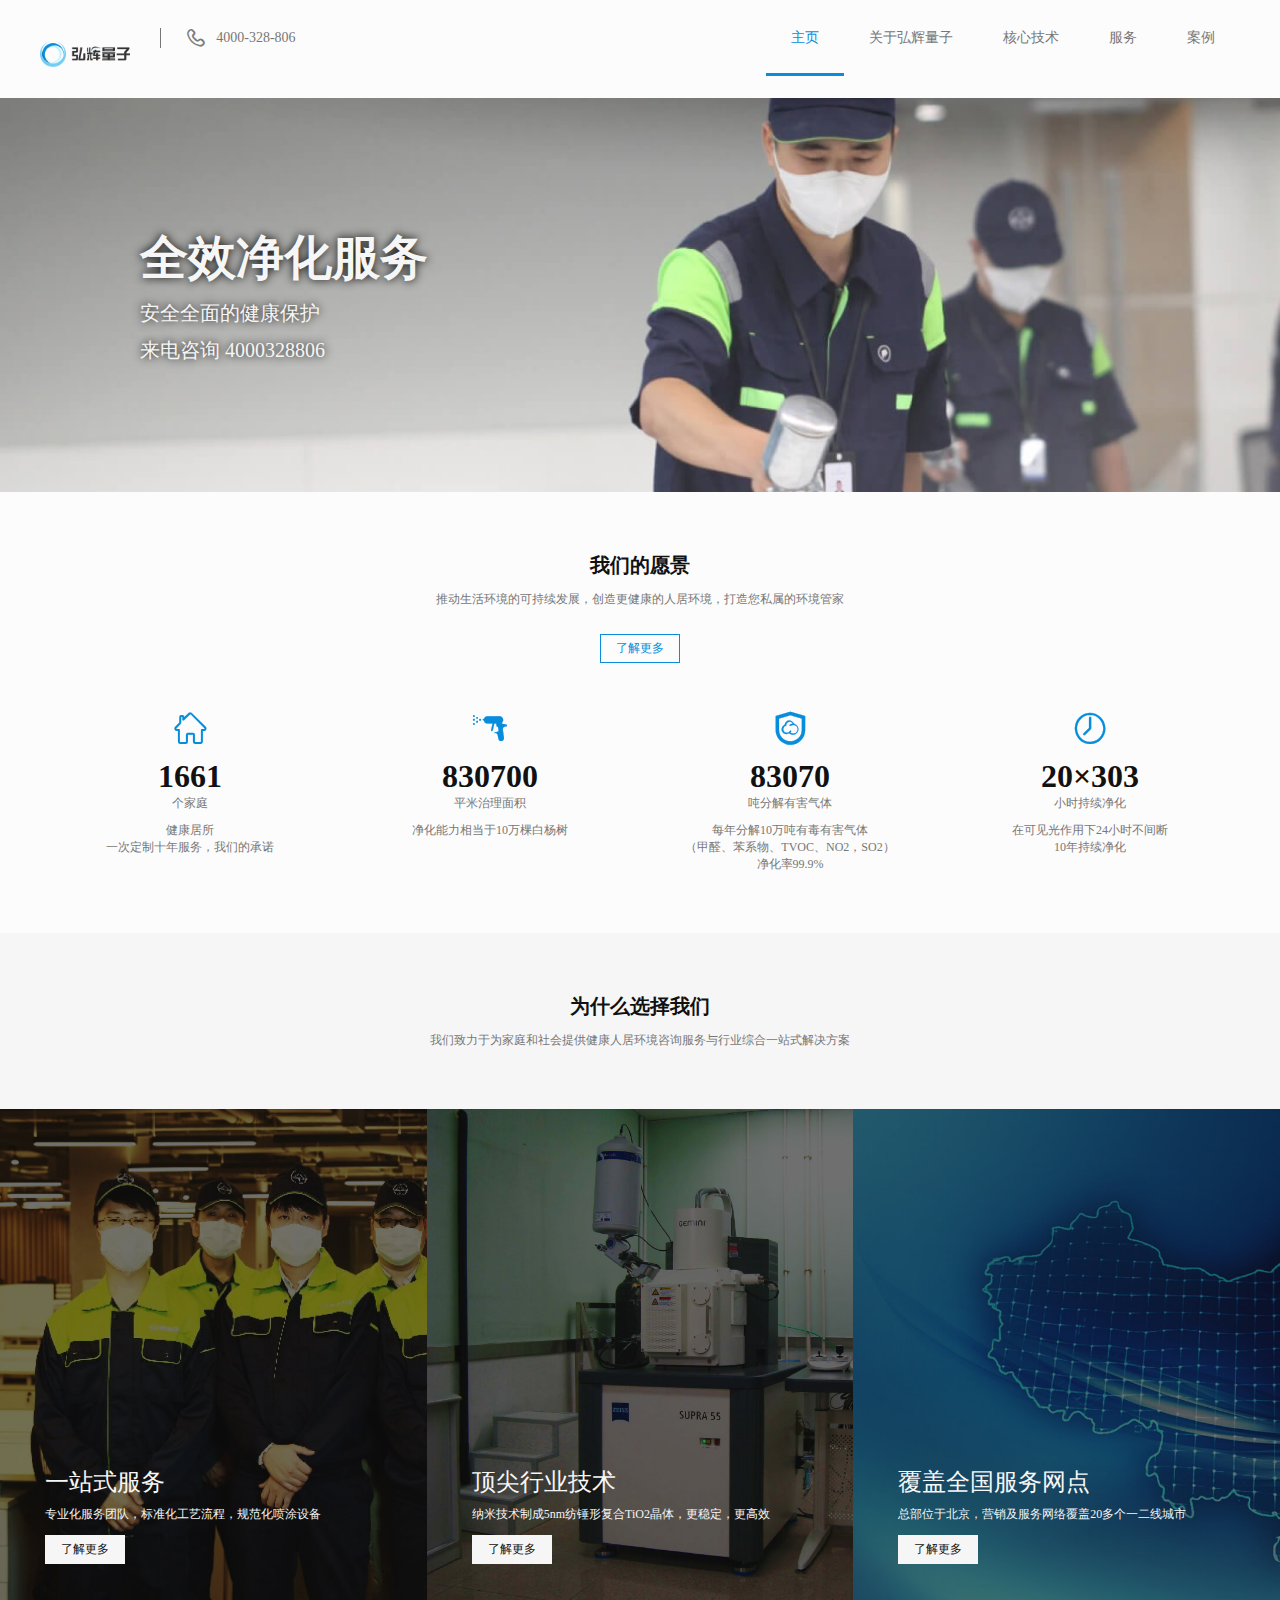
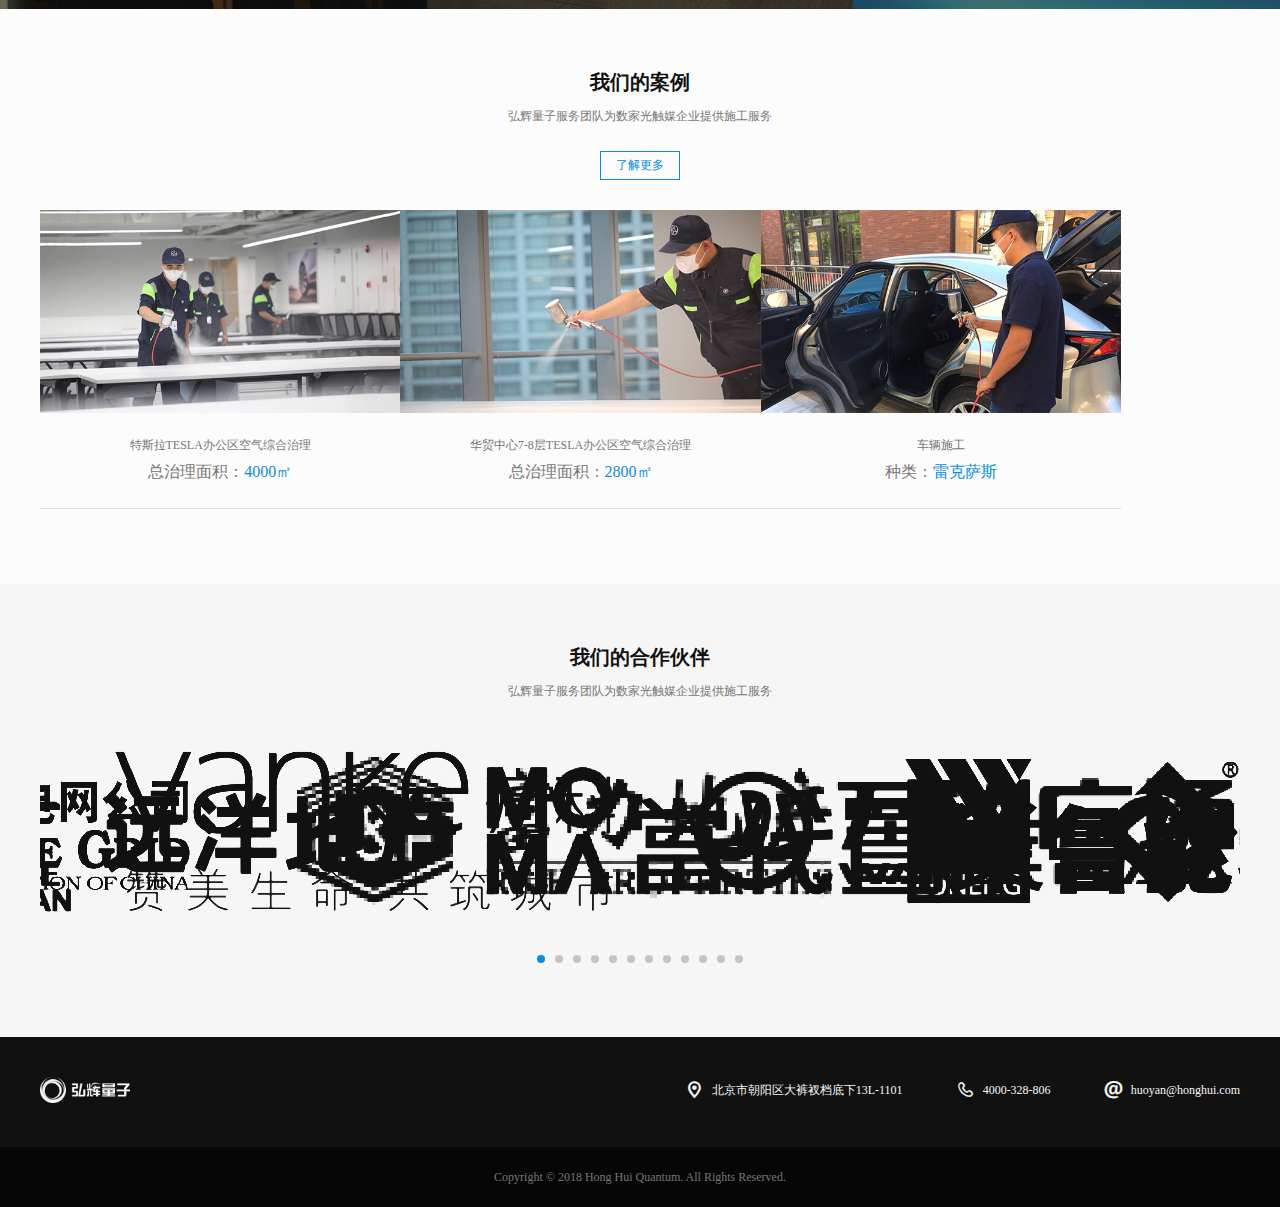
==== commit b7d0adfb: "Summary_2.03" ====
--- a/1_index.html
+++ b/1_index.html
@@ -8,7 +8,7 @@
 		<meta name="author" content="Voireser" />
 		<meta name="keywords" content="弘辉量子" />
 
-		<link rel="stylesheet" type="text/css" href="bootstrap.min.css">
+		<!-- <link rel="stylesheet" type="text/css" href="bootstrap.min.css"> -->
 		<link rel="stylesheet" type="text/css" href="HHQ.css">
 		<link rel="stylesheet" type="text/css" href="swiper/swiper.min.css">
 
--- a/HHQ.css
+++ b/HHQ.css
@@ -21,9 +21,11 @@
 .indexWindow a,.indexWindow p{text-shadow:0 0 3px #000;}
 .indexWindow .swiper-container{width:100%;height:100%;}
 .indexWindow .swiper-slide{position:relative;overflow:hidden;background-position:center;background-size:cover;background-repeat:no-repeat;}
-.indexWindowBanner{position:absolute;top:50%;left:50%;margin:-100px 0 0 -500px;width:1000px;height:200px;color:#fcfcfc;}
+.indexWindowBanner.first{pointer-events: none;}
+.indexWindowBanner{position:absolute;top:50%;left:50%;margin:-100px 0 0 -25%;width:50%;color:#fcfcfc;}
 .indexWindowBanner>p:nth-child(1){text-shadow:0 0 10px rgba(0,0,0,.5);font-weight:700;font-size:1.5rem;}
 .indexWindowBanner>p:nth-child(2){margin:10px 0 18px 0;font-size:.6rem;}
+
 
 .pageTop{font-size:.35rem;}
 .pageTop>div{position:relative;display:table;margin:auto;width:1200px;height:70px;line-height:70px;}
@@ -113,15 +115,14 @@
 .threeBg p:last-child{margin:0;}
 .limitWindow{position:relative;display:table;margin:auto;width:1200px;}
 .index .limitWindow{margin-top:30px;margin-bottom:15px;}
-.limitWindow>a{background-color: #fcfcfc;float:left;overflow:hidden;padding-bottom:25px;width:30%;border-bottom:1px solid #ddd;-webkit-transition:.3s ease;-moz-transition:.3s ease;-o-transition:.3s ease;transition:.3s ease;}
-.limitWindow>a:nth-child(3n-1){margin:0 5%;}
-.limitWindow>a p{margin-top:20px;text-align:center;}
-.limitWindow>a p:last-child{margin-top:8px;font-size:.4rem;}
+.limitWindow>div{padding-bottom: 45px;width:30%;}
+.limitWindow a{background-color: #fcfcfc;overflow:hidden;padding-bottom:25px;border-bottom:1px solid #ddd;float: left;-webkit-transition:.3s;-moz-transition:.3s;-o-transition:.3s;transition:.3s;}
+.limitWindow a p{margin-top:20px;text-align:center;}
+.limitWindow a p:last-child{margin-top:8px;font-size:.4rem;}
 .limitWindow span{color:#078ddc;}
-.limitWindow>a:hover{background-color: #fff;border-bottom:1px solid #078ddc;box-shadow:0 2px 20px rgba(0,0,0,.25);}
-.limitWindow>a img{-webkit-transition:.3s;-moz-transition:.3s;-o-transition:.3s;transition:.3s;-webkit-transform-origin:50% 100%;-moz-transform-origin:50% 100%;-o-transform-origin:50% 100%;transform-origin:50% 100%;-ms-transform-origin:50% 100%;-ms-transition:.3s;}
-.limitWindow>a:hover img{-webkit-transform:scale(1.05);-moz-transform:scale(1.05);-o-transform:scale(1.05);transform:scale(1.05);-ms-transform:scale(1.05);}
-.limitWindow.case>a{margin-bottom: 45px}
+.limitWindow a:hover{background-color: #fff;border-bottom:1px solid #078ddc;box-shadow:0 2px 20px rgba(0,0,0,.25);}
+.limitWindow a img{height: 203px;-webkit-transition:.3s;-moz-transition:.3s;-o-transition:.3s;transition:.3s;-webkit-transform-origin:50% 100%;-moz-transform-origin:50% 100%;-o-transform-origin:50% 100%;transform-origin:50% 100%;-ms-transform-origin:50% 100%;-ms-transition:.3s;}
+.limitWindow a:hover img{-webkit-transform:scale(1.05);-moz-transform:scale(1.05);-o-transform:scale(1.05);transform:scale(1.05);-ms-transform:scale(1.05);}
 
 .logoSpace{position:relative;margin:auto;width:1200px;margin-top: 50px;}
 .logoSpace .swiper-container{padding-bottom: 60px}
@@ -388,10 +389,13 @@
 .jDialog img{padding:10px;border-radius:2px 0 0 0;background-color:#f6f6f6;box-shadow:0 0 5px rgba(0,0,0,.1);}
 .swiper-pagination-fraction{position:absolute!important;top:0;left:0!important;display:table;padding:10px 20px;width:auto!important;border-radius:3px 0 10px 0;background-color:rgba(255,255,255,.8);box-shadow:2px 2px 10px rgba(0,0,0,.5);font-size:.35rem;}
 .swiper-pagination-fraction span:first-child{color: #078ddc;}
-.catchMe{position:absolute;top:0;right:0;z-index:1;padding:0 2px 3px 1px;width:31px;border:none;border-radius:100px;background-color:#fff;box-shadow:0 0 10px rgba(0,0,0,.8);color:#aaa;text-align:center;font-weight:500;font-size:.5rem;-webkit-transition:.3s;-moz-transition:.3s;-o-transition:.3s;transition:.3s;}
+.catchMe{z-index: 10;position:absolute;top:0;right:0;padding:0 2px 3px 1px;width:31px;border:none;border-radius:100px;background-color:#fff;box-shadow:0 0 10px rgba(0,0,0,.8);color:#aaa;text-align:center;font-weight:500;font-size:.5rem;-webkit-transition:.3s;-moz-transition:.3s;-o-transition:.3s;transition:.3s;}
 
 #modal_japan{margin:0 0 0 -12.5%;width:25%;}
 #modal_china{margin:0 0 0 -12.5%;width:25%;}
+#modal_case{margin:0 0 0 -35%;width:70%; top: 10%;}
+#modal_case img{    height: 500px;
+    margin: auto;}
 
 .fourPoint.fourAnimate>div:nth-child(1){-webkit-animation: fourAnimate_1 3s;animation: fourAnimate_1 3s;}
 .fourPoint.fourAnimate>div:nth-child(2){-webkit-animation: fourAnimate_2 3s;animation: fourAnimate_2 3s;}
@@ -487,3 +491,33 @@
 .no-touch .cd-top:hover{background-color:#e86256;opacity:1;}
 @media only screen and (min-width:768px){.cd-top{right:20px;bottom:20px;}}
 @media only screen and (min-width:1024px){.cd-top{right:30px;bottom:30px;width:60px;height:60px;}}
+
+.loader{position:absolute;width:68px;height:68px;display: none;}
+.loader.active{display: block}
+.loader .loader-outter{position:absolute;top:0;left:0;width:60px;height:64px;border:4px solid #f50057;border-bottom:0;border-radius:50%;border-left-color:transparent;-webkit-animation:loader-outter 1s cubic-bezier(.42,.61,.58,.41) infinite;animation:loader-outter 1s cubic-bezier(.42,.61,.58,.41) infinite;}
+.loader .loader-middler{position:absolute;top:10.5px;left:10.5px;width:43px;height:40px;border:3px solid #f50057;border-right:0;border-radius:50%;border-top-color:transparent;-webkit-animation:loader-middler 1s cubic-bezier(.42,.61,.58,.41) infinite;animation:loader-middler 1s cubic-bezier(.42,.61,.58,.41) infinite;}
+.loader .loader-inner{position:absolute;top:22px;left:22px;width:20px;height:22px;border:2px solid #f50057;border-bottom:0;border-radius:50%;border-left-color:transparent;-webkit-animation:loader-inner 1s cubic-bezier(.42,.61,.58,.41) infinite;animation:loader-inner 1s cubic-bezier(.42,.61,.58,.41) infinite;}
+@-webkit-keyframes loader-outter{
+    0%{-webkit-transform:rotate(0);transform:rotate(0);}
+    100%{-webkit-transform:rotate(360deg);transform:rotate(360deg);}
+}
+@keyframes loader-outter{
+    0%{-webkit-transform:rotate(0);transform:rotate(0);}
+    100%{-webkit-transform:rotate(360deg);transform:rotate(360deg);}
+}
+@-webkit-keyframes loader-middler{
+    0%{-webkit-transform:rotate(0);transform:rotate(0);}
+    100%{-webkit-transform:rotate(-360deg);transform:rotate(-360deg);}
+}
+@keyframes loader-middler{
+    0%{-webkit-transform:rotate(0);transform:rotate(0);}
+    100%{-webkit-transform:rotate(-360deg);transform:rotate(-360deg);}
+}
+@-webkit-keyframes loader-inner{
+    0%{-webkit-transform:rotate(0);transform:rotate(0);}
+    100%{-webkit-transform:rotate(360deg);transform:rotate(360deg);}
+}
+@keyframes loader-inner{
+    0%{-webkit-transform:rotate(0);transform:rotate(0);}
+    100%{-webkit-transform:rotate(360deg);transform:rotate(360deg);}
+}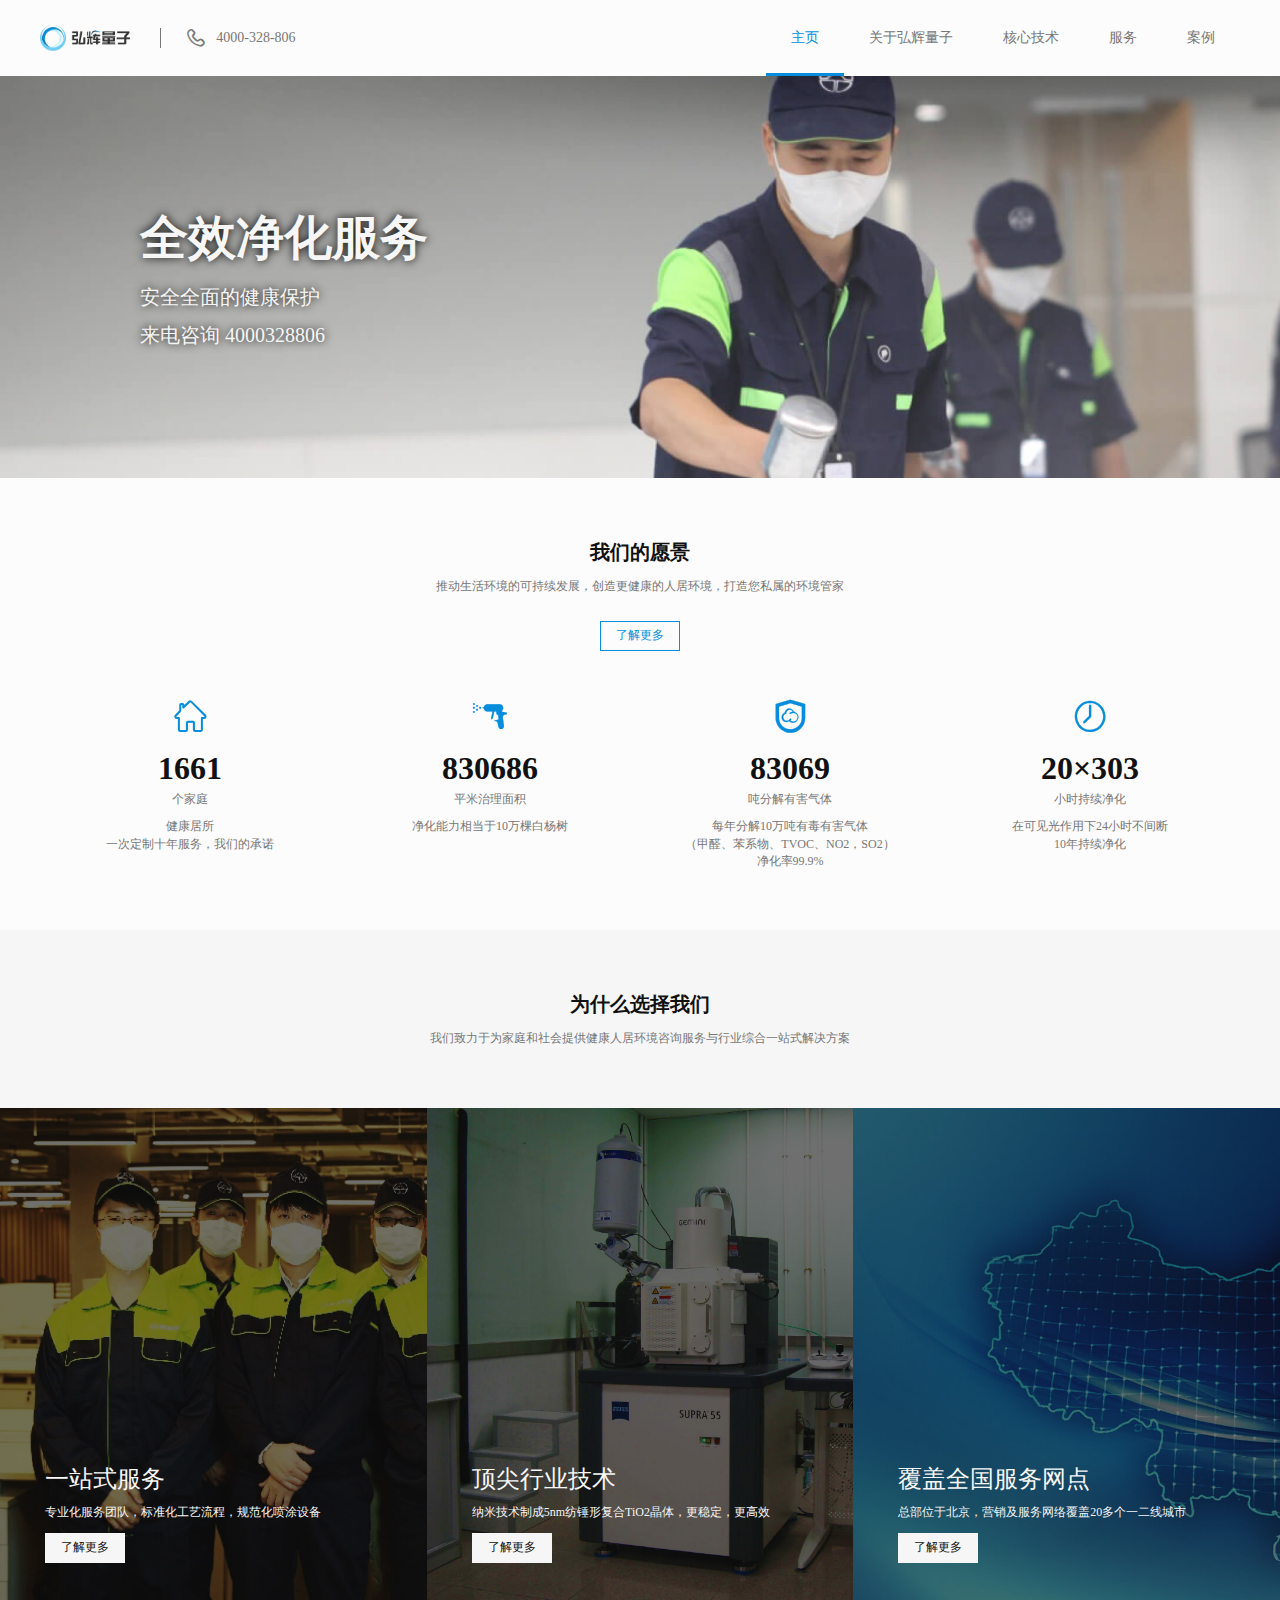
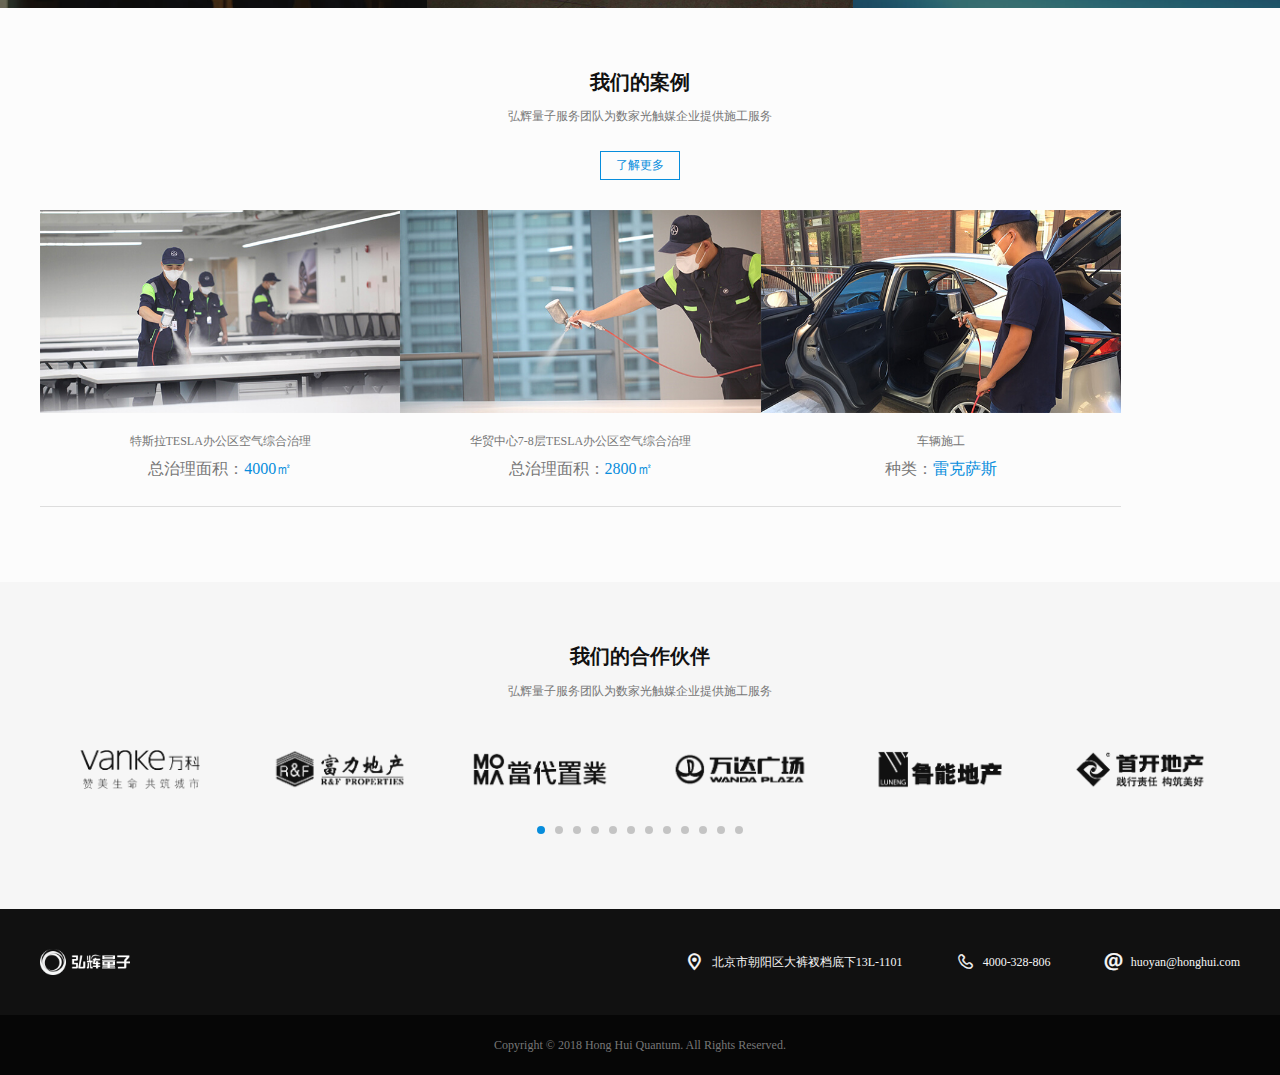
==== commit ebd7a11c: "Summary_2.04" ====
--- a/1_index.html
+++ b/1_index.html
@@ -8,7 +8,7 @@
 		<meta name="author" content="Voireser" />
 		<meta name="keywords" content="弘辉量子" />
 
-		<!-- <link rel="stylesheet" type="text/css" href="bootstrap.min.css"> -->
+		<link rel="stylesheet" type="text/css" href="bootstrap.min.css">
 		<link rel="stylesheet" type="text/css" href="HHQ.css">
 		<link rel="stylesheet" type="text/css" href="swiper/swiper.min.css">
 
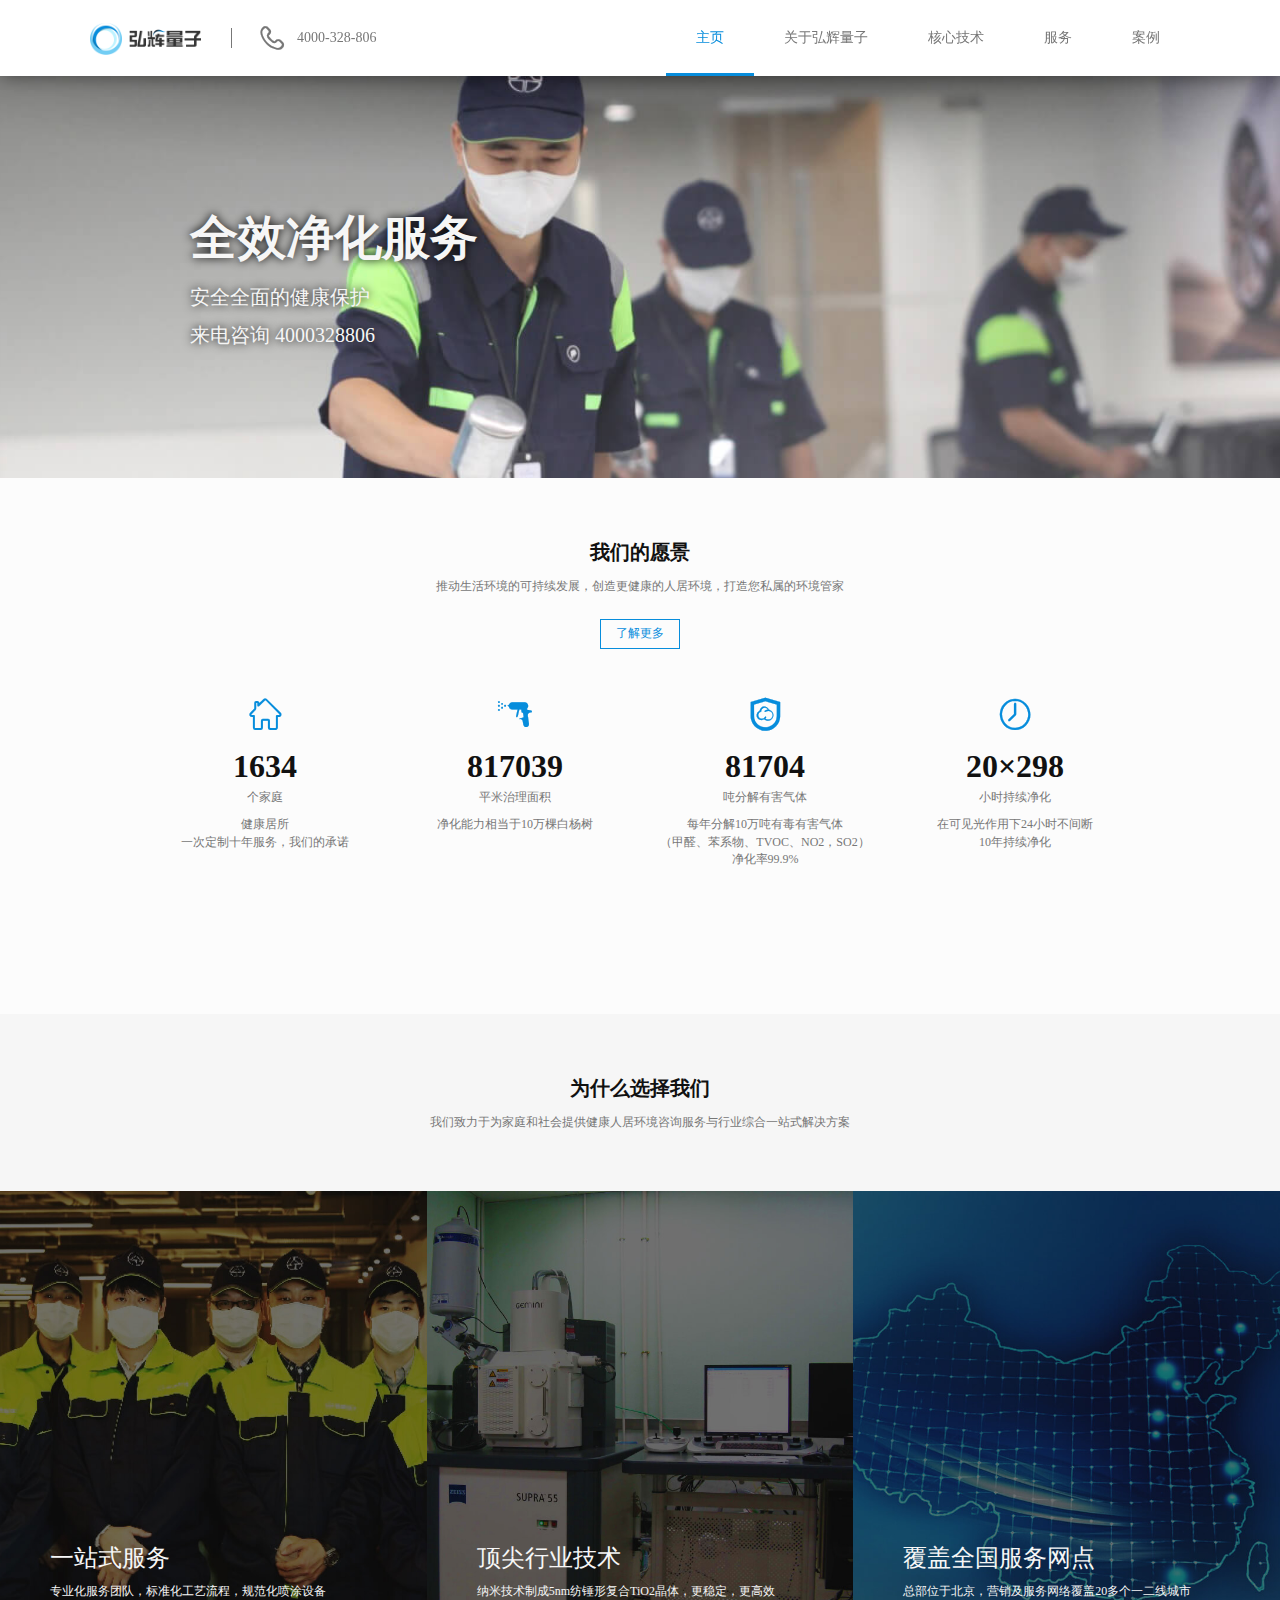
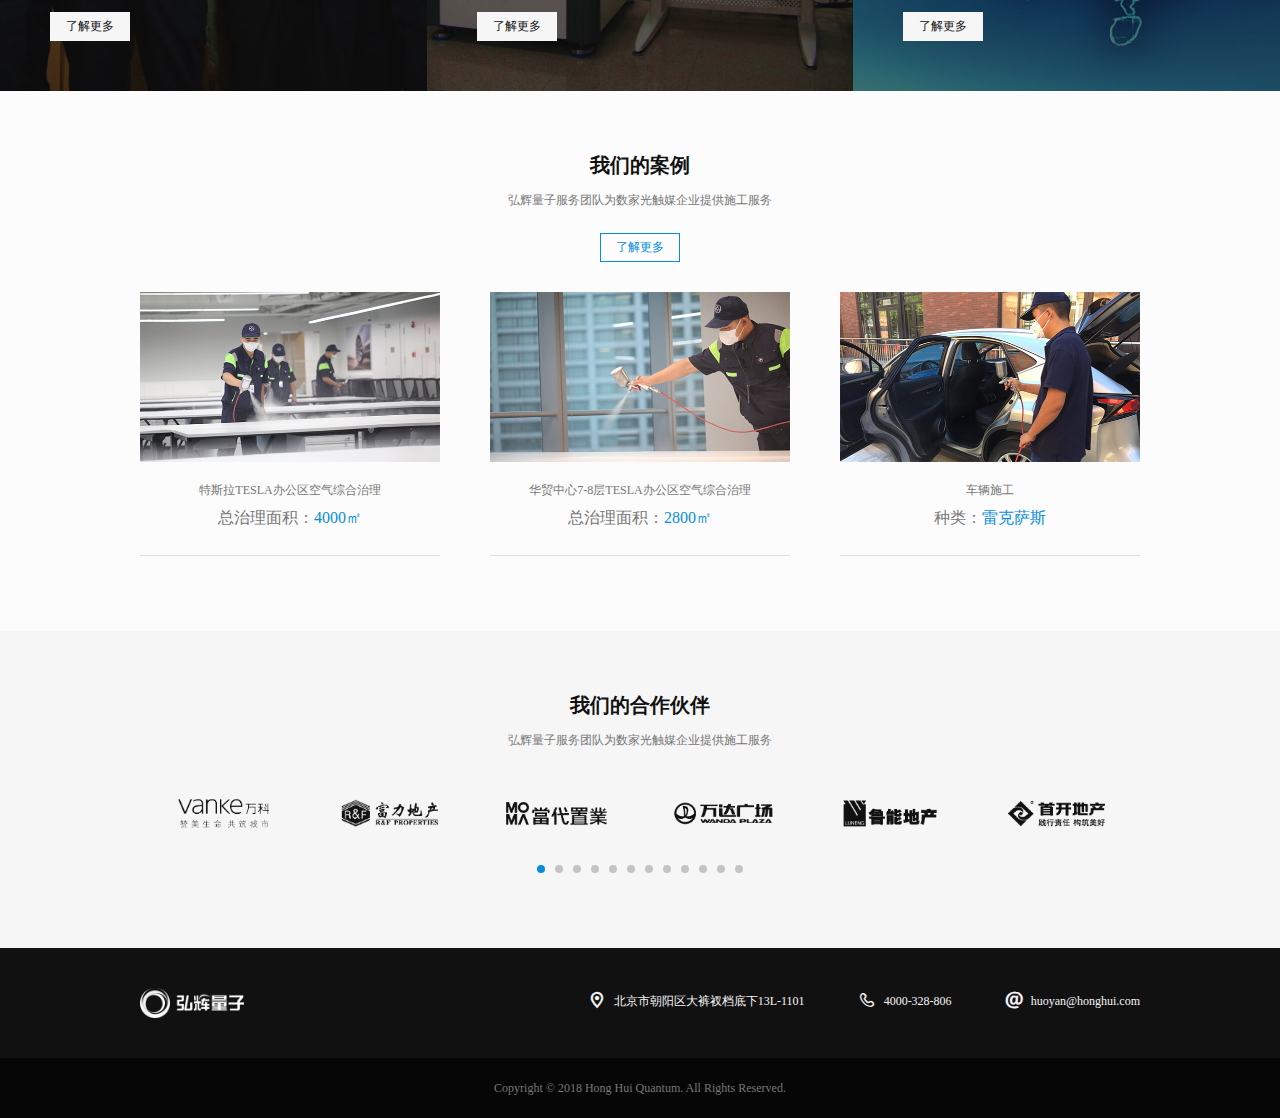
==== commit 9b80c89e: "Summary_3" ====
--- a/1_index.html
+++ b/1_index.html
@@ -22,8 +22,10 @@
 	<body class="index">
 		<nav class="pageTop">
 			<div>
-				<a href="index.html"><img class="img-responsive" src="img/logo.png"></a>
-				<p><i class="iconfont">&#xe64e;</i>4000-328-806</p>
+				<div class="logoArea">
+					<a href="index.html"><img class="img-responsive" src="img/logo.png"></a>
+					<p><i class="iconfont">&#xe64e;</i>4000-328-806</p>
+				</div>
 				<div class="navigation">
 					<a class="active" href="1_index.html">主页</a>
 					<a href="2_us.html">关于弘辉量子</a>
@@ -50,25 +52,25 @@
 				<p class="more"><a href="2_us.html">了解更多</a></p>
 			</div>
 			<div class="numCount">
-				<div>
+				<div class="col-lg-3 col-md-6 col-sm-6 col-xs-12">
 					<p><i class="iconfont">&#xe642;</i></p>
 					<p id="homeNum">2000</p>
 					<p>个家庭</p>
 					<p>健康居所<br>一次定制十年服务，我们的承诺</p>
 				</div>
-				<div>
+				<div class="col-lg-3 col-md-6 col-sm-6 col-xs-12">
 					<p><i class="iconfont">&#xe63d;</i></p>
 					<p id="coverNum">1000000</p>
 					<p>平米治理面积</p>
 					<p>净化能力相当于10万棵白杨树</p>
 				</div>
-				<div>
+				<div class="col-lg-3 col-md-6 col-sm-6 col-xs-12">
 					<p><i class="iconfont">&#xe64c;</i></p>
 					<p id="heavyNum">100000</p>
 					<p>吨分解有害气体</p>
 					<p>每年分解10万吨有毒有害气体<br>（甲醛、苯系物、TVOC、NO2，SO2）<br>净化率99.9%</p>
 				</div>
-				<div>
+				<div class="col-lg-3 col-md-6 col-sm-6 col-xs-12">
 					<p><i class="iconfont">&#xe645;</i></p>
 					<p><span id="hourNum">24</span>×<span id="dayNum">365</span></p>
 					<p>小时持续净化</p>
@@ -85,21 +87,21 @@
 		</div>
 
 		<div class="threeBg">
-			<div>
+			<div class="col-lg-4 col-md-4 col-sm-4 col-xs-12">
 				<div>
 					<p>一站式服务</p>
 					<p>专业化服务团队，标准化工艺流程，规范化喷涂设备</p>
 					<p class="more"><a href="4_service.html">了解更多</a></p>
 				</div>
 			</div>
-			<div>
+			<div class="col-lg-4 col-md-4 col-sm-4 col-xs-12">
 				<div>
 					<p>顶尖行业技术</p>
 					<p>纳米技术制成5nm纺锤形复合TiO2晶体，更稳定，更高效</p>
 					<p class="more"><a href="3.5_why.html">了解更多</a></p>
 				</div>
 			</div>
-			<div>
+			<div class="col-lg-4 col-md-4 col-sm-4 col-xs-12">
 				<div>
 					<p>覆盖全国服务网点</p>
 					<p>总部位于北京，营销及服务网络覆盖20多个一二线城市</p>
@@ -196,20 +198,30 @@
 		
 		<footer><p>Copyright © 2018 Hong Hui Quantum. All Rights Reserved.</p></footer>
 
-		<a href="javascript:" class="cd-top">Top</a>
-
 		<script type="text/javascript" src="swiper/swiper.min.js"></script>	
 		<script type="text/javascript" src="jquery.min.js"></script>	
 		<script type="text/javascript" src="CountUp.js"></script>	
 		<script>
+			if (window.innerWidth >= 1200) {
+				var slideNum = 6;
+			} else if (window.innerWidth < 1199 && window.innerWidth >= 992) { 
+				var slideNum = 4;
+			} else if (window.innerWidth < 991 && window.innerWidth >= 768) {
+				var slideNum = 3;
+			} else if (window.innerWidth < 767) {
+				var slideNum = 2;
+			};
+
 			$(function() {
-				var swiper = new Swiper('.swiper-container', {
-					pagination : '.swiper-pagination',
-					paginationClickable :true,
-					slidesPerView : 6,
-					autoplay: 10000,
-					loop : true
-				})
+				setTimeout(function() {
+					var swiper = new Swiper('.swiper-container', {
+						pagination : '.swiper-pagination',
+						paginationClickable :true,
+						slidesPerView : slideNum,
+						autoplay: 10000,
+						loop : true
+					})
+				}, 1)
 				
 				var options = {
 					useEasing: true,
@@ -241,18 +253,6 @@
 					$('.threeBg').addClass('leftAnimate');
 				};
 
-				var offset = 300,
-					offset_opacity = 1200,
-					scroll_top_duration = 700,
-					$back_to_top = $('.cd-top');
-
-				$back_to_top.on('click', function(event) {
-					event.preventDefault();
-					$('body,html').animate({
-						scrollTop: 0,
-					}, scroll_top_duration)
-				})
-				
 				window.onscroll = function() {
 					if ($(window).scrollTop() + $(window).height() > $('.numCount').offset().top && countLimit === 1) {
 						if ( !homeCount.error ) { homeCount.start(); } else { console.error(homeCount.error); }
@@ -270,11 +270,6 @@
 					if ($(window).scrollTop() + $(window).height() > $('.threeBg>div>div').offset().top) {
 						$('.threeBg').addClass('leftAnimate');
 					};
-
-					($(window).scrollTop() > offset) ? $back_to_top.addClass('cd-is-visible') : $back_to_top.removeClass('cd-is-visible cd-fade-out');
-					if ($(window).scrollTop() > offset_opacity) {
-						$back_to_top.addClass('cd-fade-out')
-					}
 				};
 
 				jQuery.rnd = function(m,n) {
--- a/HHQ.css
+++ b/HHQ.css
@@ -12,6 +12,7 @@
 input[type=checkbox],input[type=radio]{margin-top:.3333333333rem;}
 @font-face{font-family:iconfont;src:url(iconfont/iconfont.eot);src:url(iconfont/iconfont.eot?#iefix) format('embedded-opentype'),url(iconfont/iconfont.woff) format('woff'),url(iconfont/iconfont.ttf) format('truetype'),url(iconfont/iconfont.svg#iconfont) format('svg');}
 .iconfont{font-style:normal;font-size:16px;font-family:iconfont!important;-webkit-font-smoothing:antialiased;-webkit-text-stroke-width:.2px;-moz-osx-font-smoothing:grayscale;}
+.col-xs-1, .col-sm-1, .col-md-1, .col-lg-1, .col-xs-2, .col-sm-2, .col-md-2, .col-lg-2, .col-xs-3, .col-sm-3, .col-md-3, .col-lg-3, .col-xs-4, .col-sm-4, .col-md-4, .col-lg-4, .col-xs-5, .col-sm-5, .col-md-5, .col-lg-5, .col-xs-6, .col-sm-6, .col-md-6, .col-lg-6, .col-xs-7, .col-sm-7, .col-md-7, .col-lg-7, .col-xs-8, .col-sm-8, .col-md-8, .col-lg-8, .col-xs-9, .col-sm-9, .col-md-9, .col-lg-9, .col-xs-10, .col-sm-10, .col-md-10, .col-lg-10, .col-xs-11, .col-sm-11, .col-md-11, .col-lg-11, .col-xs-12, .col-sm-12, .col-md-12, .col-lg-12{padding: 0;}
 
 .swiper-button-prev{left:3%!important;}
 .swiper-button-next{right:3%!important;}
@@ -21,38 +22,235 @@
 .indexWindow a,.indexWindow p{text-shadow:0 0 3px #000;}
 .indexWindow .swiper-container{width:100%;height:100%;}
 .indexWindow .swiper-slide{position:relative;overflow:hidden;background-position:center;background-size:cover;background-repeat:no-repeat;}
+.indexWindow .swiper-slide.usBanner{background-size: 100% 100%;}
 .indexWindowBanner.first{pointer-events: none;}
-.indexWindowBanner{position:absolute;top:50%;left:50%;margin:-100px 0 0 -25%;width:50%;color:#fcfcfc;}
+.indexWindowBanner{position:absolute;top:50%;left:50%;margin:-2.5rem 0 0 -25%;width:50%;color:#fcfcfc;}
 .indexWindowBanner>p:nth-child(1){text-shadow:0 0 10px rgba(0,0,0,.5);font-weight:700;font-size:1.5rem;}
-.indexWindowBanner>p:nth-child(2){margin:10px 0 18px 0;font-size:.6rem;}
-
-
-.pageTop{font-size:.35rem;}
-.pageTop>div{position:relative;display:table;margin:auto;width:1200px;height:70px;line-height:70px;}
-.pageTop>div>:not(div){float:left;margin-top:28px;}
-.pageTop>div>a>img{margin-top:-3px;margin-right:30px;height:26px;}
-.pageTop>div>p{padding:0 20px;height:20px;border-left:1px solid;line-height:20px;}
-.pageTop>div>p>i{float:left;margin-top:5px;margin-right:5px;font-size:30px;line-height:10px;}
+.indexWindowBanner>p:nth-child(2){margin:.25rem 0 .45rem 0;font-size:.6rem;}
+
+.pageTop{position:fixed;top:0;z-index:9999;width:100%;background-color:rgba(255,255,255,.8);box-shadow:0 0 20px rgba(0,0,0,.5);font-size:.35rem;}
+.pageTop>div{position:relative;display:table;margin:auto;height:1.75rem;line-height:1.75rem;}
+@media (max-width: 767px) {
+    .pageTop>div{width:100%;height:1.5rem;line-height:1.5rem;}
+    .pageTop>div>.navigation>a{padding:0 15px;}
+    .index .banner>div{width:10rem;padding: 10% 0;}
+    .numCount{width:13rem;}
+    .threeBg>div{height:200px!important;}
+    .logoSpace{width:13rem;}
+    .logoSpace .swiper-container{padding-bottom: 2rem !important;}
+    .footer>div{width:13rem;}
+    .footer>div>a{float:none!important;}
+    .footer>div>div{float:none!important;display:table;margin:1rem auto auto auto;}
+    .footer>div>div>p{float:none!important;display:table;margin:auto;}
+    .pageTop>div>.navigation{float:none!important;display:table;margin:auto;}
+    .banner{margin-top: 2.95rem !important}
+    .logoArea{float:none !important;}
+    .leftText>div{width:13rem;}
+    .leftText>div>div{margin-bottom:.75rem;width:100%!important;}
+    .leftText>div>img{width:100%!important;}
+    .leftText>div>div>div{position:relative!important;margin-top:5px;}
+    .us .blueBg>div{padding:0 1rem;}
+    .us .blueBg>div>p:first-child{display:table;width:100%;text-align:center;}
+    .us .blueBg>div>p:last-child{text-align:center;float: none !important;}
+    .connect>div>div>p{width: 6rem !important;}
+    .listThree{width:100%;}
+    .listThree p{margin-bottom:.5rem;margin-left:-.25rem;width:100%!important;}
+    .listThree p:last-child{margin-bottom:0;}
+    .listFour{width:13rem;}
+    .useWay>div{padding:1.5rem!important;min-width:100%;}
+    .useWay>div>div>p:first-child{margin-bottom:10px;font-size:.5rem!important;}
+    .useWay>div>div>p:last-child{padding-left:1.25rem;}
+    .useWay i{font-size:1rem!important;}
+    .useWay>div>div>p{width:100%!important;}
+    .fivePoint{width:13rem;}
+    .fivePoint>p{margin-bottom:.75rem;margin-left:1rem;}
+    .fivePoint>p:last-child{margin-bottom:0;}
+    .fourPoint{height:18rem!important;}
+    .fourPoint>div{position:relative!important;top:0!important;left:0!important;margin:0!important;padding:0 1.5rem;}
+    .fourPoint>div>div>div{top:20px!important;left:6rem!important;}
+    .fourPoint>div>div>div>p:first-child{position:absolute;margin-left:-1.1rem;font-size:.6rem!important;line-height:.7rem!important;}
+    .fourPoint.fourAnimate>div:nth-child(1){-webkit-animation: fourAnimate_1_small 3s !important;animation: fourAnimate_1_small 3s !important;}
+    .fourPoint.fourAnimate>div:nth-child(2){-webkit-animation: fourAnimate_2_small 3s !important;animation: fourAnimate_2_small 3s !important;}
+    .fourPoint.fourAnimate>div:nth-child(3){-webkit-animation: fourAnimate_3_small 3s !important;animation: fourAnimate_3_small 3s !important;}
+    .fourPoint.fourAnimate>div:nth-child(4){-webkit-animation: fourAnimate_4_small 3s !important;animation: fourAnimate_4_small 3s !important;}
+    @-webkit-keyframes fourAnimate_1_small{
+        0%{margin-left:-100px;margin-right: 100px;opacity:0;}
+        70%{margin-left:0px;margin-right: 0px;opacity:1;}
+    }
+    @keyframes fourAnimate_1_small{
+        0%{margin-left:-100px;margin-right: 100px;opacity:0;}
+        70%{margin-left:0px;margin-right: 0px;opacity:1;}
+    }
+    @-webkit-keyframes fourAnimate_2_small{0%{margin-left:-100px;margin-right: 100px;opacity:0;}
+        10%{margin-left:-100px;margin-right: 100px;opacity:0;}
+        80%{margin-left:0px;margin-right: 0px;opacity:1;}
+    }
+    @keyframes fourAnimate_2_small{0%{margin-left:-100px;margin-right: 100px;opacity:0;}
+        10%{margin-left:-100px;margin-right: 100px;opacity:0;}
+        80%{margin-left:0px;margin-right: 0px;opacity:1;}
+    }
+    @-webkit-keyframes fourAnimate_3_small{0%{margin-left:-100px;margin-right: 100px;opacity:0;}
+        20%{margin-left:-100px;margin-right: 100px;opacity:0}
+        90%{margin-left:0px;margin-right: 0px;opacity:1;}
+    }
+    @keyframes fourAnimate_3_small{0%{margin-left:-100px;margin-right: 100px;opacity:0;}
+        20%{margin-left:-100px;margin-right: 100px;opacity:0}
+        90%{margin-left:0px;margin-right: 0px;opacity:1;}
+    }
+    @-webkit-keyframes fourAnimate_4_small{0%{margin-left:-100px;margin-right: 100px;opacity:0;}
+        30%{margin-left:-100px;margin-right: 100px;opacity:0;}
+        100%{margin-left:0px;margin-right: 0px;opacity:1;}
+    }
+    @keyframes fourAnimate_4_small{0%{margin-left:-100px;margin-right: 100px;opacity:0;}
+        30%{margin-left:-100px;margin-right: 100px;opacity:0;}
+        100%{margin-left:0px;margin-right: 0px;opacity:1;}
+    }
+    #modal_japan{margin:0 0 0 -37.5%!important;width:75%!important;}
+    #modal_china{margin:0 0 0 -37.5%!important;width:75%!important;}
+    .catchMe{width:1.25rem!important;height:1.25rem;line-height:1.25rem;}
+    .showPic{width:13rem;}
+    .why .showSpace:nth-child(4)>.showPic>:not(div):nth-child(1){width:100%;}
+    .process{width:13rem;}
+    .process>p{margin-bottom:1rem;width:100%!important;}
+    .triangle{display:none!important;}
+    .showThree{width:13rem;}
+    .showThree>div{padding-bottom:.75rem!important;width:100%!important;}
+    .showThree>div:last-child{padding-bottom:0!important;}
+    .showFour{width:10rem;}
+    .showFour>div{margin:0 0 1rem 0!important;width:100%!important;}
+    .showFour>div:last-child{margin:0!important;}
+    .tabGroup{width:12rem;}
+    .tabGroup a{padding:5px 0!important;width:16.6666666667%!important;text-align:center;}
+    .limitWindow{width:12rem;}
+    .index .limitWindow a{margin-bottom:1rem;width:100%;}
+    .index .limitWindow a:last-child{margin-bottom:0;width:100%;}
+    .limitWindow a:nth-child(2){margin-right:0!important;margin-left:0!important;}
+    .limitWindow>div{width:100%!important;}
+    .limitWindow a{padding:0!important;width:100%;}
+    .limitWindow a img{float:left;margin-right:5%;width:35%;}
+    .limitWindow a p{text-align:left!important;white-space:nowrap;}
+    .limitWindow a p:nth-child(2){margin-top:.28rem;}
+}
+@media (min-width: 768px) and (max-width: 991px) {
+    .pageTop>div{width:750px;}
+    .pageTop>div>.navigation>a{padding:0 20px;}
+    .index .banner>div{width:500px;}
+    .numCount{width:550px;}
+    .threeBg>div{height:300px !important;}
+    .logoSpace{width:600px;}
+    .footer>div{width:600px;}
+    .footer>div>div>p{float: none !important;}
+    .leftText>div{width:600px;}
+    .leftText>div>div{height: 360px;}
+    .listThree{width:700px}
+    .listFour{width:650px}
+    .useWay>div{min-width: 800px;}
+    .fivePoint{width:650px;}
+    .fivePoint>p{padding-right:2%!important;padding-left:5%!important;width:33.3333333333%;}
+    .fivePoint>p:nth-child(2){margin-bottom:30px;}
+    .fivePoint>p:nth-child(4){margin-left:16.6666666667%;}
+    .showPic{width: 500px;}
+    .why .showSpace:nth-child(4)>.showPic>:not(div):nth-child(1){width:100%;}
+    .process{width:750px;}
+    .triangle{border-top:4px solid transparent!important;border-bottom:4px solid transparent!important;border-left:7px solid #777!important;}
+    .process>p{margin-bottom:30px;width:33.3333333333%!important;}
+    .process>p:nth-child(4){margin-bottom:0;padding-left:16.6666666667%;width:50%!important;}
+    .process>p:nth-child(4) .triangle{display:none;}
+    .process>p:nth-child(5){margin-bottom:0;}
+    .leftText>div>div{width: 100% !important;}
+    .leftText>div>img{width: 100% !important;}
+    .showThree{width: 700px;}
+    .showFour{width:700px;}
+    .tabGroup{width:700px;}
+    .limitWindow{width:700px;}
+    .index .limitWindow{width:600px;}
+    .index .limitWindow a{width: 30%}
+    .limitWindow a img{height: 116px;}
+    .index .limitWindow a img{height: 103px;}
+}
+@media (min-width: 992px) and (max-width: 1199px) {
+    .pageTop>div{width:900px;}
+    .pageTop>div>.navigation>a{padding:0 25px;}
+    .index .banner>div{width:700px;}
+    .numCount{width:700px;}
+    .threeBg>div{height:400px !important;}
+    .logoSpace{width:700px;}
+    .footer>div{width:700px;}
+    .footer>div>div>p{float: none !important;}
+    .leftText>div{width:750px;}
+    .leftText>div>div{height: 300px;}
+    .listThree{width:900px}
+    .listFour{width:850px}
+    .useWay>div{min-width: 800px;}
+    .fivePoint{width:850px;}
+    .fivePoint>p{padding-right:2%!important;padding-left:5%!important;width:33.3333333333%;}
+    .fivePoint>p:nth-child(2){margin-bottom:30px;}
+    .fivePoint>p:nth-child(4){margin-left:16.6666666667%;}
+    .showPic{width: 700px;}
+    .why .showSpace:nth-child(4)>.showPic>:not(div):nth-child(1){width: 500px;}
+    .process{width: 950px;}
+    .leftText>div>div>p:nth-child(2){line-height: .4rem !important;}
+    .showThree{width: 900px;}
+    .showFour{width:900px;}
+    .tabGroup{width:900px;}
+    .limitWindow{width:900px;}
+    .index .limitWindow{width:850px;}
+    .index .limitWindow a{width: 30%}
+    .limitWindow a img{height: 152px;}
+    .index .limitWindow a img{height: 145px;}
+}
+@media (min-width: 1200px) {
+    .pageTop>div{width:1100px;}
+    .pageTop>div>.navigation>a{padding:0 30px;}
+    .index .banner>div{width:900px;}
+    .numCount{width:1000px;}
+    .logoSpace{width:1000px;}
+    .footer>div{width:1000px;}
+    .footer>div>div>p{margin-left: 50px;margin-bottom: 0 !important;}
+    .leftText>div{width:1100px;}
+    .listThree{width:1200px}
+    .listFour{width:1200px}
+    .useWay>div{min-width: 800px;}
+    .fivePoint{width:1200px;}
+    .fivePoint>p{width: 20%;}
+    .showPic{width: 800px;}
+    .why .showSpace:nth-child(4)>.showPic>:not(div):nth-child(1){width: 500px;}
+    .process{width: 1200px;}
+    .showThree{width: 1200px;}
+    .showFour{width:1200px;}
+    .tabGroup{width:1200px;}
+    .limitWindow{width:1200px;}
+    .index .limitWindow{width:1000px;}
+    .index .limitWindow a{width: 30%}
+    .limitWindow a img{height: 203px;}
+    .index .limitWindow a img{height: 170px;}
+}
+.logoArea{float:left;display:table;margin:.7rem auto auto auto;height:.6rem;}
+.logoArea>:not(div){float:left;}
+.logoArea img{margin-top:-.125rem;margin-right:.75rem;height:.8rem;}
+.logoArea>p{padding:0 .5rem;height:.5rem;border-left:1px solid;line-height:.5rem;}
+.logoArea>p>i{float:left;margin-top:.125rem;margin-right:5px;font-size:1rem;line-height:.25rem;}
+
 .pageTop>div>.navigation{float:right;}
-.pageTop>div>.navigation>a{border-top:3px solid transparent;border-bottom:3px solid transparent;float:left;padding:0 25px;}
-.pageTop>div>.navigation>a.active{border-bottom:3px solid #078ddc;color:#078ddc;}
+.pageTop>div>.navigation>a{float:left;border-top:0.075rem solid transparent;border-bottom:0.075rem solid transparent;}
+.pageTop>div>.navigation>a.active{border-bottom:0.075rem solid #078ddc;color:#078ddc;}
 
 .footer{padding:40px 0;background-color:#111;}
-.footer>div{position:relative;display:table;margin:auto;width:1200px;}
-.footer img{height:26px;}
+.footer>div{position:relative;display:table;margin:auto;}
+.footer img{height:.75rem;margin: auto;}
 .footer>div>a{float:left;}
 .footer>div>div{float:right;}
-.footer>div>div>p{float:left;margin-left:50px;height:26px;color:#f6f6f6;line-height:26px;}
-.footer>div>div>p>i{float:left;margin-right:5px;height:25px;font-size:25px;line-height:25px;}
-footer{bottom:0;margin:0;padding:20px 0;width:100%;background-color:#060606;color:#777;text-align:center;line-height:20px;}
-
-.indexWindow .pageTop{color:#fcfcfc;position:absolute;z-index:2;width:100%;}
+.footer>div>div>p{float:left;height:0.65rem;color:#f6f6f6;line-height:0.65rem;margin-bottom: .25rem;}
+.footer>div>div>p:first-child{margin-left:0;}
+.footer>div>div>p>i{float:left;margin-right:5px;height:.6rem;font-size:.6rem;line-height:.6rem;}
+footer{bottom:0;margin:0;padding:.5rem 0;width:100%;background-color:#060606;color:#777;text-align:center;line-height:.5rem;height: 1.5rem;}
+
+.indexWindow .pageTop{color:#fcfcfc;position:absolute;z-index:2;width:100%;background-color:transparent;box-shadow: none}
 .indexWindow .pageTop>div>.navigation>:not(div){color:#fcfcfc;}
-.indexWindow footer{position:absolute;padding:0 0 30px 0;z-index:1;color:#fcfcfc;background-color:transparent;}
-
-.banner{padding:3% 0;background-position-y: center;background-size:cover;background-repeat:no-repeat;background-attachment:fixed;}
+.indexWindow footer{position:absolute;padding:0 0 .75rem 0;z-index:1;color:#fcfcfc;background-color:transparent;}
+
+.banner{padding:7% 0;background-position: center;background-size:cover;background-repeat:no-repeat;background-attachment:fixed;margin-top: 76px;}
 .banner>div{position:relative;display:table;margin:auto;}
-.index .banner>div{width:1000px;}
 
 .index .banner{background-image: url(img/caseBanner_1.jpg);padding:10% 0;}
 .us .banner{background-image: url(img/usBanner_1.jpg)}
@@ -65,32 +263,33 @@
 .banner p:last-child{text-shadow:0 0 10px #000;font-weight:700;font-size:1.2rem;}
 .index .banner p{text-align: left;font-size:.5rem;font-weight:300;text-shadow:0 0 10px #000;}
 .index .banner p:nth-child(1){font-weight:700;font-size:1.2rem;}
-.index .banner p:nth-child(3){margin: 10px 0;}
+.index .banner p:nth-child(3){margin: .25rem 0;}
 
 .point{height:30px;line-height:22px;}
-.point span{display:inline-block;margin:0 4px;width:6px;height:6px;border-radius:100px;background-color:#f6f6f6;}
+.point span{display:inline-block;margin:0 4px;width:6px;height:6px;border-radius:100px;background-color:#f6f6f6;box-shadow: 0 0 10px rgba(0, 0, 0, 0.5);}
 .point span:nth-child(1){opacity:.5;}
 .point span:nth-child(2){opacity:.75;}
 .index .point{display: none}
 .showSpace .point span{background-color: #078ddc}
 
-.showSpace{padding:60px 0;position: relative}
-.showSpace>div:first-child>p{padding:12px 0 18px 0;text-align:center;position:relative;}
+.showSpace{padding:1.5rem 0;position: relative;overflow: hidden;}
+.showSpace>div:first-child{padding:0 0.75rem;}
+.showSpace>div:first-child>p{padding:.3rem 0 .4rem 0;text-align:center;position:relative;}
 .showSpace>div:first-child>p:first-child{padding:0;color:#111;font-weight:700;font-size:.5rem;display: table;margin: auto;}
 .showSpace>div:first-child>p:last-child{padding-bottom:0;}
-.showSpace>div:first-child a{display:inline-block;margin-top:8px;color: #078ddc;}
+.showSpace>div:first-child a{display:inline-block;margin-top:.2rem;color: #078ddc;}
 
 p.more{padding:0!important;}
 p.more>a{display:inline-block;padding:5px 15px;border:1px solid #078ddc;color:#078ddc;-webkit-transition:.3s;-moz-transition:.3s;-o-transition:.3s;transition:.3s;}
 p.more>a:hover{color:#f6f6f6;background-color: #078ddc}
-p.more{padding:0!important;}
+p.more{padding:0!important;pointer-events: auto;}
 .threeBg p.more>a{border:1px solid #f6f6f6;background-color:#f6f6f6;color:#111;}
 .threeBg p.more>a:hover{background-color:transparent;color:#f6f6f6;}
-.indexWindow p.more>a{display:inline-block;padding:9px 27px!important;text-shadow: none;border-color:#078ddc;background-color:#078ddc;color:#fcfcfc;font-size:14px;line-height:.5rem;}
+.indexWindow p.more>a{display:inline-block;padding:.25rem .8rem!important;text-shadow: none;border-color:#078ddc;background-color:#078ddc;color:#fcfcfc;font-size:.3rem;line-height:.5rem;}
 .indexWindow p.more>a:hover{border-color:#f6f6f6;background-color:#f6f6f6;color:#111;}
 
-.numCount{position:relative;display:table;margin:auto;width:1200px;}
-.numCount>div{float:left;width:25%;}
+.numCount{position:relative;display:table;margin:auto;}
+.numCount>div{height: 6.5rem}
 .numCount>div>p{text-align:center;}
 .numCount>div>p:nth-child(1){height:1rem;line-height:1rem;margin-bottom: 0.25rem}
 .numCount>div>p:nth-child(1) i{color:#078ddc;font-size:1.25rem;}
@@ -101,40 +300,41 @@
 .numCount>div:hover>p>i{font-size:1.5rem;}
 
 .greyBg{background-color: #f6f6f6}
-.blueBg{background-color: #078ddc;padding:60px 0;color:#f6f6f6;}
+.blueBg{background-color: #078ddc;padding:1.5rem 0;color:#f6f6f6;}
 .blueBg p{color:#f6f6f6 !important;}
 
 .threeBg{position:relative;display:table;margin:auto;width:100%;}
-.threeBg>div{position:relative;float:left;width:33.3333333333%;height:500px;background-position-y: center;background-size:cover;background-repeat:no-repeat;}
+.threeBg>div{background-position: center;position:relative;background-position-y: center;height:500px;background-size:cover;background-repeat:no-repeat;}
 .threeBg>div:nth-child(1){background-image:url(img/indexPic_1.jpg);}
 .threeBg>div:nth-child(2){background-image:url(img/indexPic_2.jpg);}
 .threeBg>div:nth-child(3){background-image:url(img/indexPic_3.jpg);}
-.threeBg>div>div{position:absolute;bottom:45px;left:45px;}
+.threeBg>div>div{position:absolute;bottom:1.25rem;left:1.25rem;}
 .threeBg p{margin-bottom:12px;color:#f6f6f6;}
 .threeBg p:first-child{margin-bottom:8px;font-size:.6rem;}
 .threeBg p:last-child{margin:0;}
-.limitWindow{position:relative;display:table;margin:auto;width:1200px;}
-.index .limitWindow{margin-top:30px;margin-bottom:15px;}
-.limitWindow>div{padding-bottom: 45px;width:30%;}
+.limitWindow{position:relative;display:table;margin:auto;}
+.index .limitWindow{margin-top:.75rem;margin-bottom:.375rem;}
+.limitWindow>div{padding-bottom: 1rem;width:30%;}
 .limitWindow a{background-color: #fcfcfc;overflow:hidden;padding-bottom:25px;border-bottom:1px solid #ddd;float: left;-webkit-transition:.3s;-moz-transition:.3s;-o-transition:.3s;transition:.3s;}
-.limitWindow a p{margin-top:20px;text-align:center;}
+.limitWindow a:nth-child(2){margin-left: 5%;margin-right: 5%;}
+.limitWindow a p{margin-top:20px;text-align:center;padding: 0 0.375rem;}
 .limitWindow a p:last-child{margin-top:8px;font-size:.4rem;}
 .limitWindow span{color:#078ddc;}
 .limitWindow a:hover{background-color: #fff;border-bottom:1px solid #078ddc;box-shadow:0 2px 20px rgba(0,0,0,.25);}
-.limitWindow a img{height: 203px;-webkit-transition:.3s;-moz-transition:.3s;-o-transition:.3s;transition:.3s;-webkit-transform-origin:50% 100%;-moz-transform-origin:50% 100%;-o-transform-origin:50% 100%;transform-origin:50% 100%;-ms-transform-origin:50% 100%;-ms-transition:.3s;}
+.limitWindow a img{-webkit-transition:.3s;-moz-transition:.3s;-o-transition:.3s;transition:.3s;-webkit-transform-origin:50% 100%;-moz-transform-origin:50% 100%;-o-transform-origin:50% 100%;transform-origin:50% 100%;-ms-transform-origin:50% 100%;-ms-transition:.3s;}
 .limitWindow a:hover img{-webkit-transform:scale(1.05);-moz-transform:scale(1.05);-o-transform:scale(1.05);transform:scale(1.05);-ms-transform:scale(1.05);}
 
-.logoSpace{position:relative;margin:auto;width:1200px;margin-top: 50px;}
-.logoSpace .swiper-container{padding-bottom: 60px}
-.logoSpace img{padding:0 30px}
-
-.leftText>div{position:relative;display:table;margin:auto;width:1200px;}
+.logoSpace{position:relative;margin:auto;margin-top: 1.25rem;}
+.logoSpace .swiper-container{padding-bottom: 1.5rem}
+.logoSpace img{padding:0 .75rem}
+
+.leftText>div{position:relative;display:table;margin:auto;}
 .leftText>div>div{float:left;width:48%;}
-.leftText>div>div>p:nth-child(1){margin-bottom:15px;color:#111;font-weight:700;font-size:.5rem;}
+.leftText>div>div>p:nth-child(1){margin-bottom:0.375rem;color:#111;font-weight:700;font-size:.5rem;}
 .leftText>div>div>p:nth-child(2){line-height:.6rem;}
 .leftText>div>div>div{position:absolute;bottom:0;}
 .leftText>div>img{float:right;width:48%;}
-.service .leftText span{color: #078ddc;display: block;padding-top: 15px;}
+.service .leftText span{color: #078ddc;display: block;padding-top: 0.375rem;}
 
 .us .blueBg>div{position:relative;display:table;margin:auto;width:auto;}
 .us .blueBg>div>p:first-child{float:left;margin-right:15px;height:1.4rem;line-height:1.4rem;}
@@ -146,14 +346,14 @@
 .connect .point span{background-color: #f6f6f6 !important;}
 .connect>div{color:#f6f6f6;}
 .connect>div>p:first-child{color:#f6f6f6!important;}
-.connect>div>div{position:relative;display:table;margin:auto;margin-top:50px;width:auto;}
+.connect>div>div{position:relative;display:table;margin:auto;margin-top:1.25rem;width:auto;}
 .connect>div>div>p{float:left;width:250px;text-align:center;}
 .connect>div>div>p:last-child{float:right;padding-bottom:15px;border-left:.5px solid #f6f6f6;}
 .connect>div>div>p>i{display:block;font-size:1.75rem;line-height:2rem;}
 .connect>div>div>p>span{display:block;}
 .connect>div>div>p>span:last-child{margin-top:5px;font-size:.4rem;}
 
-.listThree{position:relative;display:table;margin:auto;margin-top:30px;width:1200px;}
+.listThree{position:relative;display:table;margin:auto;margin-top:.75rem;}
 .listThree p{float:left;width:33.3333333333%;text-align:center;}
 .listThree a{display:inline-block;line-height:1rem;}
 .listThree i{float:left;margin-right:10px;height:1rem;color:#078ddc;font-size:1rem;line-height:1rem;}
@@ -161,22 +361,22 @@
 .listThree a:hover{font-size: 0.35rem}
 .listThree a:hover i{font-size: 1.2rem}
 
-.listFour{position:relative;display:table;margin:auto;margin-top:30px;width:1200px;}
-.listFour p{float:left;padding-left:20px;width:25%;height:1.5rem;color:#111;font-size:.35rem;line-height:1.5rem;}
-.listFour p span{margin-left:5px;color:#777;font-size:10px;}
+.listFour{position:relative;display:table;margin:auto;margin-top:.75rem;}
+.listFour p{padding-left:1rem;height:1.5rem;color:#111;font-size:.35rem;line-height:1.5rem;}
+.listFour p span{margin-left:5px;color:#777;font-size:.25rem;}
 
 .right{margin-right:15px;padding:6px 5px 5px 7px;border-radius:100px;background-color:#fff;box-shadow:0 0 5px rgba(0,0,0,.5);color:#078ddc;font-size:.25rem;}
 
 .useWay{position:relative;display:table;width:100%;background-image:url(img/techBanner_2.jpg);background-size:cover;background-repeat:no-repeat;background-attachment:fixed;color:#f6f6f6;background-position-y:center;}
-.useWay>div{float:right;padding:60px 75px;width:1px;min-width:800px;background-color:rgba(0,0,0,.5);-webkit-transition:.5s;-moz-transition:.5s;-o-transition:.5s;transition:.5s;}
+.useWay>div{float:right;padding:60px 75px;background-color:rgba(0,0,0,.5);-webkit-transition:.5s;-moz-transition:.5s;-o-transition:.5s;transition:.5s;}
 .useWay>div:hover{width:50%;}
 .useWay>div>div{display:table;margin-bottom:20px;padding:0 15px 20px 15px;width:100%;border-bottom:1px solid;}
 .useWay>div>div:last-child{margin-bottom:0;padding-bottom:0;border-bottom:none;}
 .useWay>div>div>p{float:left;width:77.5%;line-height:.6rem;}
 .useWay>div>div>p:first-child{width:22.5%;font-size:.4rem;}
-.useWay i{float:left;margin-right:5px;font-size:.7rem;}
-
-.fourPoint{position:relative;margin-top:30px;height:300px;}
+.useWay i{float:left;margin-right:0.25rem;font-size:.7rem;}
+
+.fourPoint{position:relative;margin-top:.75rem;height:300px;}
 .fourPoint i{position:absolute;top:13px;left:33px;color:#078ddc;font-size:45px;}
 .fourPoint img{height:100px;}
 .fourPoint>div{position:absolute;left:50%;}
@@ -195,47 +395,46 @@
 .fourPoint>div:nth-child(3)>div>div{left:-340px;}
 .fourPoint>div:last-child>div>div{left:120px;width:239px;}
 
-.fivePoint{position:relative;display:table;margin:auto;margin-top:30px;width:1200px;}
-.fivePoint>p{position:relative;float:left;padding-right:1%;padding-left:4%;width:20%;}
+.fivePoint{position:relative;display:table;margin:auto;margin-top:.75rem;}
+.fivePoint>p{position:relative;float:left;padding-right:1%;padding-left:4%;}
 .fivePoint i{position:absolute;margin-left:-36px;width:24px;height:24px;line-height:13px;}
 .fivePoint span{display:block;}
 .fivePoint span:nth-child(2){margin-bottom:5px;color:#111;font-size:.35rem;}
 
-.showPic{position:relative;display:table;margin:auto;margin-top:30px;width:1200px;}
+.showPic{position:relative;display:table;margin:auto;margin-top:.75rem;}
 .showPic p{text-align:center;}
-.why .showSpace:nth-child(3) img{margin:auto;width:700px;}
-.why .showSpace:nth-child(4)>.showPic>:not(div):nth-child(1){margin:auto;width:500px;}
-.why .showSpace:nth-child(4)>.showPic>:not(div):nth-child(2){margin-top:30px;}
-.why .showSpace:nth-child(4)>.showPic>:not(div):nth-child(3){margin:40px 0;}
+.why .showSpace:nth-child(4)>.showPic>:not(div):nth-child(1){margin:auto;}
+.why .showSpace:nth-child(4)>.showPic>:not(div):nth-child(2){margin-top:.75rem;}
+.why .showSpace:nth-child(4)>.showPic>:not(div):nth-child(3){margin:1rem 0;}
 .why .showSpace:nth-child(4)>.showPic>:not(div):nth-child(4){float:left;width:34%;}
 .why .showSpace:nth-child(4)>.showPic>:not(div):nth-child(5){float:right;width:65%;}
-.why .showSpace:nth-child(4)>.showPic>:not(div):nth-child(6){display:table;padding-top:30px;width:100%;}
-
-.process{position:relative;display:table;margin:auto;margin-top:50px;width:1200px;}
+.why .showSpace:nth-child(4)>.showPic>:not(div):nth-child(6){display:table;padding-top:.75rem;width:100%;}
+
+.process{position:relative;display:table;margin:auto;margin-top:1.25rem;}
 .process>p{position:relative;float:left;width:20%;text-align:center;}
 .process i{display:block;margin:auto;padding:.25rem;width:1.75rem;height:1.75rem;font-size:1rem;line-height:1.25rem;-webkit-transition:.3s;-moz-transition:.3s;-o-transition:.3s;transition:.3s;}
 .process>p:hover i{font-size:1.25rem;}
 .process span{display:block;}
-.process span:nth-child(2){margin:25px 0 5px 0;color:#111;font-size:.35rem;}
+.process span:nth-child(2){margin:0.625rem 0 0.125rem 0;color:#111;font-size:.35rem;}
 
 .triangle{position:absolute;top:75px;width:0;height:0;border-top:8px solid transparent;border-bottom:8px solid transparent;border-left:14px solid #777;}
 
-.showThree{position:relative;display:table;margin:auto;margin-top:30px;width:1200px;}
-.showThree>div{float:left;padding:0 30px;width:33.3333333333%;}
+.showThree{position:relative;display:table;margin:auto;margin-top:.75rem;}
+.showThree>div{float:left;padding:0 .75rem;width:33.3333333333%;}
 .showThree>div>p{text-align:center;}
 .showThree i{font-size:1.5rem;}
 .showThree>div>p:nth-child(2){font-weight:700;font-size:.35rem;}
-.showThree>div>p:nth-child(3){margin-top:8px;line-height:.5rem;}
+.showThree>div>p:nth-child(3){margin-top:.2rem;line-height:.5rem;}
 .showThree span{display:inline-block;margin-left:3px;}
 
-.showFour{position:relative;display:table;margin:auto;margin-top:30px;width:1200px;}
-.showFour>div{padding-bottom: 20px;float:left;margin:0 1.5%;width:22%;-webkit-transition:.3s;-moz-transition:.3s;-o-transition:.3s;transition:.3s;}
+.showFour{position:relative;display:table;margin:auto;margin-top:.75rem;}
+.showFour>div{padding-bottom: .75rem;float:left;margin:0 1.5%;width:22%;-webkit-transition:.3s;-moz-transition:.3s;-o-transition:.3s;transition:.3s;}
 .showFour>div:hover{box-shadow: 0 0 10px rgba(0, 0, 0, 0.1)}
 .showFour>div>p{text-align:center;}
-.showFour>div>p:nth-child(2){margin:15px 0 10px 0;color:#111;font-size:.35rem;}
-
-.caseSpace{padding:60px 0;    min-height: 900px;}
-.tabGroup{position:relative;display:table;margin:auto;margin-bottom: 45px;width:1200px;}
+.showFour>div>p:nth-child(2){margin:.4rem 0 .25rem 0;color:#111;font-size:.35rem;}
+
+.caseSpace{padding:1.5rem 0;min-height: 900px;}
+.tabGroup{position:relative;display:table;margin:auto;margin-bottom: 1rem;}
 .tabGroup a{float: left;padding: 5px 20px;}
 .tabGroup a.active{color: #f6f6f6;background-color: #078ddc;}
 
@@ -256,64 +455,64 @@
 .numCount.upAnimate>div:nth-child(3){-webkit-animation: upAnimate_3 3s;animation: upAnimate_3 3s;}
 .numCount.upAnimate>div:nth-child(4){-webkit-animation: upAnimate_4 3s;animation: upAnimate_4 3s;}
 @-webkit-keyframes upAnimate_1{
-    0%{opacity:0;padding-top: 45px;margin-bottom: -45px;}
-    70%{opacity:1;padding-top: 0;margin-bottom: 0;}
+    0%{opacity:0;margin-top: 45px;margin-bottom: -45px;}
+    70%{opacity:1;margin-top: 0;margin-bottom: 0;}
 }
 @keyframes upAnimate_1{
-    0%{opacity:0;padding-top: 45px;margin-bottom: -45px;}
-    70%{opacity:1;padding-top: 0;margin-bottom: 0;}
-}
-@-webkit-keyframes upAnimate_2{ 0%{opacity:0;padding-top: 45px;margin-bottom: -45px;}
-    10%{opacity:0;padding-top: 45px;margin-bottom: -45px;}
-    80%{opacity:1;padding-top: 0;margin-bottom: 0;}
-}
-@keyframes upAnimate_2{ 0%{opacity:0;padding-top: 45px;margin-bottom: -45px;}
-    10%{opacity:0;padding-top: 45px;margin-bottom: -45px;}
-    80%{opacity:1;padding-top: 0;margin-bottom: 0;}
-}
-@-webkit-keyframes upAnimate_3{ 0%{opacity:0;padding-top: 45px;margin-bottom: -45px;}
-    20%{opacity:0;padding-top: 45px;margin-bottom: -45px;}
-    90%{opacity:1;padding-top: 0;margin-bottom: 0;}
-}
-@keyframes upAnimate_3{ 0%{opacity:0;padding-top: 45px;margin-bottom: -45px;}
-    20%{opacity:0;padding-top: 45px;margin-bottom: -45px;}
-    90%{opacity:1;padding-top: 0;margin-bottom: 0;}
-}
-@-webkit-keyframes upAnimate_4{ 0%{opacity:0;padding-top: 45px;margin-bottom: -45px;}
-    30%{opacity:0;padding-top: 45px;margin-bottom: -45px;}
-    100%{opacity:1;padding-top: 0;margin-bottom: 0;}
-}
-@keyframes upAnimate_4{ 0%{opacity:0;padding-top: 45px;margin-bottom: -45px;}
-    30%{opacity:0;padding-top: 45px;margin-bottom: -45px;}
-    100%{opacity:1;padding-top: 0;margin-bottom: 0;}
+    0%{opacity:0;margin-top: 45px;margin-bottom: -45px;}
+    70%{opacity:1;margin-top: 0;margin-bottom: 0;}
+}
+@-webkit-keyframes upAnimate_2{ 0%{opacity:0;margin-top: 45px;margin-bottom: -45px;}
+    10%{opacity:0;margin-top: 45px;margin-bottom: -45px;}
+    80%{opacity:1;margin-top: 0;margin-bottom: 0;}
+}
+@keyframes upAnimate_2{ 0%{opacity:0;margin-top: 45px;margin-bottom: -45px;}
+    10%{opacity:0;margin-top: 45px;margin-bottom: -45px;}
+    80%{opacity:1;margin-top: 0;margin-bottom: 0;}
+}
+@-webkit-keyframes upAnimate_3{ 0%{opacity:0;margin-top: 45px;margin-bottom: -45px;}
+    20%{opacity:0;margin-top: 45px;margin-bottom: -45px;}
+    90%{opacity:1;margin-top: 0;margin-bottom: 0;}
+}
+@keyframes upAnimate_3{ 0%{opacity:0;margin-top: 45px;margin-bottom: -45px;}
+    20%{opacity:0;margin-top: 45px;margin-bottom: -45px;}
+    90%{opacity:1;margin-top: 0;margin-bottom: 0;}
+}
+@-webkit-keyframes upAnimate_4{ 0%{opacity:0;margin-top: 45px;margin-bottom: -45px;}
+    30%{opacity:0;margin-top: 45px;margin-bottom: -45px;}
+    100%{opacity:1;margin-top: 0;margin-bottom: 0;}
+}
+@keyframes upAnimate_4{ 0%{opacity:0;margin-top: 45px;margin-bottom: -45px;}
+    30%{opacity:0;margin-top: 45px;margin-bottom: -45px;}
+    100%{opacity:1;margin-top: 0;margin-bottom: 0;}
 }
 
 .threeBg.leftAnimate>div:nth-child(1)>div{-webkit-animation: leftAnimate_1 2s;animation: leftAnimate_1 2s;}
 .threeBg.leftAnimate>div:nth-child(2)>div{-webkit-animation: leftAnimate_2 2s;animation: leftAnimate_2 2s;}
 .threeBg.leftAnimate>div:nth-child(3)>div{-webkit-animation: leftAnimate_3 2s;animation: leftAnimate_3 2s;}
 @-webkit-keyframes leftAnimate_1{
-    0%{opacity:0;left: 90px}
-    70%{opacity:1;left: 45px}
+    0%{opacity:0;left: 2.5rem}
+    70%{opacity:1;left: 1.25rem}
 }
 @keyframes leftAnimate_1{
-    0%{opacity:0;left: 90px}
-    70%{opacity:1;left: 45px}
-}
-@-webkit-keyframes leftAnimate_2{ 0%{opacity:0;left: 90px}
-    20%{opacity:0;left: 90px}
-    80%{opacity:1;left: 45px}
-}
-@keyframes leftAnimate_2{ 0%{opacity:0;left: 90px}
-    20%{opacity:0;left: 90px}
-    80%{opacity:1;left: 45px}
-}
-@-webkit-keyframes leftAnimate_3{ 0%{opacity:0;left: 90px}
-    40%{opacity:0;left: 90px}
-    100%{opacity:1;left: 45px}
-}
-@keyframes leftAnimate_3{ 0%{opacity:0;left: 90px}
-    40%{opacity:0;left: 90px}
-    100%{opacity:1;left: 45px}
+    0%{opacity:0;left: 2.5rem}
+    70%{opacity:1;left: 1.25rem}
+}
+@-webkit-keyframes leftAnimate_2{ 0%{opacity:0;left: 2.5rem}
+    20%{opacity:0;left: 2.5rem}
+    80%{opacity:1;left: 1.25rem}
+}
+@keyframes leftAnimate_2{ 0%{opacity:0;left: 2.5rem}
+    20%{opacity:0;left: 2.5rem}
+    80%{opacity:1;left: 1.25rem}
+}
+@-webkit-keyframes leftAnimate_3{ 0%{opacity:0;left: 2.5rem}
+    40%{opacity:0;left: 2.5rem}
+    100%{opacity:1;left: 1.25rem}
+}
+@keyframes leftAnimate_3{ 0%{opacity:0;left: 2.5rem}
+    40%{opacity:0;left: 2.5rem}
+    100%{opacity:1;left: 1.25rem}
 }
 
 .point span:nth-child(1){-webkit-animation: point_1 4s linear infinite;animation: point_1 4s linear infinite;}
@@ -393,9 +592,8 @@
 
 #modal_japan{margin:0 0 0 -12.5%;width:25%;}
 #modal_china{margin:0 0 0 -12.5%;width:25%;}
-#modal_case{margin:0 0 0 -35%;width:70%; top: 10%;}
-#modal_case img{    height: 500px;
-    margin: auto;}
+#modal_case{top:10%;margin:0 0 0 -35%;width:70%;}
+#modal_case img{margin:auto;height:500px;}
 
 .fourPoint.fourAnimate>div:nth-child(1){-webkit-animation: fourAnimate_1 3s;animation: fourAnimate_1 3s;}
 .fourPoint.fourAnimate>div:nth-child(2){-webkit-animation: fourAnimate_2 3s;animation: fourAnimate_2 3s;}
@@ -484,40 +682,78 @@
     100%{margin-right:0;margin-left:0;opacity:1;}
 }
 
-.cd-top{position:fixed;right:10px;bottom:40px;display:inline-block;visibility:hidden;overflow:hidden;width:40px;height:40px;background:rgba(7, 141, 220, 0.8) url(img/cd-top-arrow.svg) no-repeat center 50%;box-shadow:0 0 10px rgba(0,0,0,.05);text-indent:100%;white-space:nowrap;opacity:0;-webkit-transition:opacity .3s 0s,visibility 0s .3s;-moz-transition:opacity .3s 0s,visibility 0s .3s;transition:opacity .3s 0s,visibility 0s .3s;}
-.cd-top.cd-fade-out,.cd-top.cd-is-visible,.no-touch .cd-top:hover{-webkit-transition:opacity .3s 0s,visibility 0s 0s;-moz-transition:opacity .3s 0s,visibility 0s 0s;transition:opacity .3s 0s,visibility 0s 0s;}
-.cd-top.cd-is-visible{visibility:visible;opacity:1;}
-.cd-top.cd-fade-out{opacity:.5;}
-.no-touch .cd-top:hover{background-color:#e86256;opacity:1;}
-@media only screen and (min-width:768px){.cd-top{right:20px;bottom:20px;}}
-@media only screen and (min-width:1024px){.cd-top{right:30px;bottom:30px;width:60px;height:60px;}}
-
-.loader{position:absolute;width:68px;height:68px;display: none;}
-.loader.active{display: block}
-.loader .loader-outter{position:absolute;top:0;left:0;width:60px;height:64px;border:4px solid #f50057;border-bottom:0;border-radius:50%;border-left-color:transparent;-webkit-animation:loader-outter 1s cubic-bezier(.42,.61,.58,.41) infinite;animation:loader-outter 1s cubic-bezier(.42,.61,.58,.41) infinite;}
-.loader .loader-middler{position:absolute;top:10.5px;left:10.5px;width:43px;height:40px;border:3px solid #f50057;border-right:0;border-radius:50%;border-top-color:transparent;-webkit-animation:loader-middler 1s cubic-bezier(.42,.61,.58,.41) infinite;animation:loader-middler 1s cubic-bezier(.42,.61,.58,.41) infinite;}
-.loader .loader-inner{position:absolute;top:22px;left:22px;width:20px;height:22px;border:2px solid #f50057;border-bottom:0;border-radius:50%;border-left-color:transparent;-webkit-animation:loader-inner 1s cubic-bezier(.42,.61,.58,.41) infinite;animation:loader-inner 1s cubic-bezier(.42,.61,.58,.41) infinite;}
-@-webkit-keyframes loader-outter{
-    0%{-webkit-transform:rotate(0);transform:rotate(0);}
-    100%{-webkit-transform:rotate(360deg);transform:rotate(360deg);}
-}
-@keyframes loader-outter{
-    0%{-webkit-transform:rotate(0);transform:rotate(0);}
-    100%{-webkit-transform:rotate(360deg);transform:rotate(360deg);}
-}
-@-webkit-keyframes loader-middler{
-    0%{-webkit-transform:rotate(0);transform:rotate(0);}
-    100%{-webkit-transform:rotate(-360deg);transform:rotate(-360deg);}
-}
-@keyframes loader-middler{
-    0%{-webkit-transform:rotate(0);transform:rotate(0);}
-    100%{-webkit-transform:rotate(-360deg);transform:rotate(-360deg);}
-}
-@-webkit-keyframes loader-inner{
-    0%{-webkit-transform:rotate(0);transform:rotate(0);}
-    100%{-webkit-transform:rotate(360deg);transform:rotate(360deg);}
-}
-@keyframes loader-inner{
-    0%{-webkit-transform:rotate(0);transform:rotate(0);}
-    100%{-webkit-transform:rotate(360deg);transform:rotate(360deg);}
+#load{position:absolute;height:100%;width:100%;top:0;left:0;background-color:#078ddc;z-index: 10000;}
+.load{position:absolute;min-width:50%;width:auto;height:120px;top:50%;left:50%;margin:-60px 0 0 -25%;text-align:center;display:table}
+.load p{font-size:2rem;display:inline-block;color:#f6f6f6;font-weight:700;line-height:120px;white-space: nowrap}
+.load p:nth-child(1){-webkit-animation:2s jump_1 ease infinite alternate;animation:2s jump_1 ease infinite alternate;}
+.load p:nth-child(2){-webkit-animation:2s jump_2 ease infinite alternate;animation:2s jump_2 ease infinite alternate;}
+.load p:nth-child(3){-webkit-animation:2s jump_3 ease infinite alternate;animation:2s jump_3 ease infinite alternate;}
+.load p:nth-child(4){-webkit-animation:2s jump_4 ease infinite alternate;animation:2s jump_4 ease infinite alternate;}
+.load p:nth-child(5){-webkit-animation:2s jump_5 ease infinite alternate;animation:2s jump_5 ease infinite alternate;}
+.load p:nth-child(6){-webkit-animation:2s jump_6 ease infinite alternate;animation:2s jump_6 ease infinite alternate;}
+.load p:nth-child(7){-webkit-animation:2s jump_7 ease infinite alternate;animation:2s jump_7 ease infinite alternate;}
+#load.disappear{-webkit-animation:.5s disappear ease infinite alternate;animation:.5s disappear ease infinite alternate;}
+@-webkit-keyframes disappear{
+    0%{opacity: 1}
+    100%{opacity: 0}
+}
+@keyframes disappear{
+    0%{opacity: 1}
+    100%{opacity: 0}
+}
+@-webkit-keyframes jump_1{
+    0%{text-shadow:0 1px 2px rgba(0,0,0,.3);-webkit-transform:scale(1);transform:scale(1);}
+    40%{text-shadow:0 4px 20px rgba(0,0,0,.1);-webkit-transform:scale(1.2);transform:scale(1.2);}
+}
+@keyframes jump_1{
+    0%{text-shadow:0 1px 2px rgba(0,0,0,.3);-webkit-transform:scale(1);transform:scale(1);}
+    40%{text-shadow:0 4px 20px rgba(0,0,0,.1);-webkit-transform:scale(1.2);transform:scale(1.2);}
+}
+@-webkit-keyframes jump_2{
+    10%{text-shadow:0 1px 2px rgba(0,0,0,.3);-webkit-transform:scale(1);transform:scale(1);}
+    50%{text-shadow:0 4px 20px rgba(0,0,0,.1);-webkit-transform:scale(1.2);transform:scale(1.2);}
+}
+@keyframes jump_2{
+    10%{text-shadow:0 1px 2px rgba(0,0,0,.3);-webkit-transform:scale(1);transform:scale(1);}
+    50%{text-shadow:0 4px 20px rgba(0,0,0,.1);-webkit-transform:scale(1.2);transform:scale(1.2);}
+}
+@-webkit-keyframes jump_3{
+    20%{text-shadow:0 1px 2px rgba(0,0,0,.3);-webkit-transform:scale(1);transform:scale(1);}
+    60%{text-shadow:0 4px 20px rgba(0,0,0,.1);-webkit-transform:scale(1.2);transform:scale(1.2);}
+}
+@keyframes jump_3{
+    20%{text-shadow:0 1px 2px rgba(0,0,0,.3);-webkit-transform:scale(1);transform:scale(1);}
+    60%{text-shadow:0 4px 20px rgba(0,0,0,.1);-webkit-transform:scale(1.2);transform:scale(1.2);}
+}
+@-webkit-keyframes jump_4{
+    30%{text-shadow:0 1px 2px rgba(0,0,0,.3);-webkit-transform:scale(1);transform:scale(1);}
+    70%{text-shadow:0 4px 20px rgba(0,0,0,.1);-webkit-transform:scale(1.2);transform:scale(1.2);}
+}
+@keyframes jump_4{
+    30%{text-shadow:0 1px 2px rgba(0,0,0,.3);-webkit-transform:scale(1);transform:scale(1);}
+    70%{text-shadow:0 4px 20px rgba(0,0,0,.1);-webkit-transform:scale(1.2);transform:scale(1.2);}
+}
+@-webkit-keyframes jump_5{
+    40%{text-shadow:0 1px 2px rgba(0,0,0,.3);-webkit-transform:scale(1);transform:scale(1);}
+    80%{text-shadow:0 4px 20px rgba(0,0,0,.1);-webkit-transform:scale(1.2);transform:scale(1.2);}
+}
+@keyframes jump_5{
+    40%{text-shadow:0 1px 2px rgba(0,0,0,.3);-webkit-transform:scale(1);transform:scale(1);}
+    80%{text-shadow:0 4px 20px rgba(0,0,0,.1);-webkit-transform:scale(1.2);transform:scale(1.2);}
+}
+@-webkit-keyframes jump_6{
+    50%{text-shadow:0 1px 2px rgba(0,0,0,.3);-webkit-transform:scale(1);transform:scale(1);}
+    90%{text-shadow:0 4px 20px rgba(0,0,0,.1);-webkit-transform:scale(1.2);transform:scale(1.2);}
+}
+@keyframes jump_6{
+    50%{text-shadow:0 1px 2px rgba(0,0,0,.3);-webkit-transform:scale(1);transform:scale(1);}
+    90%{text-shadow:0 4px 20px rgba(0,0,0,.1);-webkit-transform:scale(1.2);transform:scale(1.2);}
+}
+@-webkit-keyframes jump_7{
+    60%{text-shadow:0 1px 2px rgba(0,0,0,.3);-webkit-transform:scale(1);transform:scale(1);}
+    100%{text-shadow:0 4px 20px rgba(0,0,0,.1);-webkit-transform:scale(1.2);transform:scale(1.2);}
+}
+@keyframes jump_7{
+    60%{text-shadow:0 1px 2px rgba(0,0,0,.3);-webkit-transform:scale(1);transform:scale(1);}
+    100%{text-shadow:0 4px 20px rgba(0,0,0,.1);-webkit-transform:scale(1.2);transform:scale(1.2);}
 }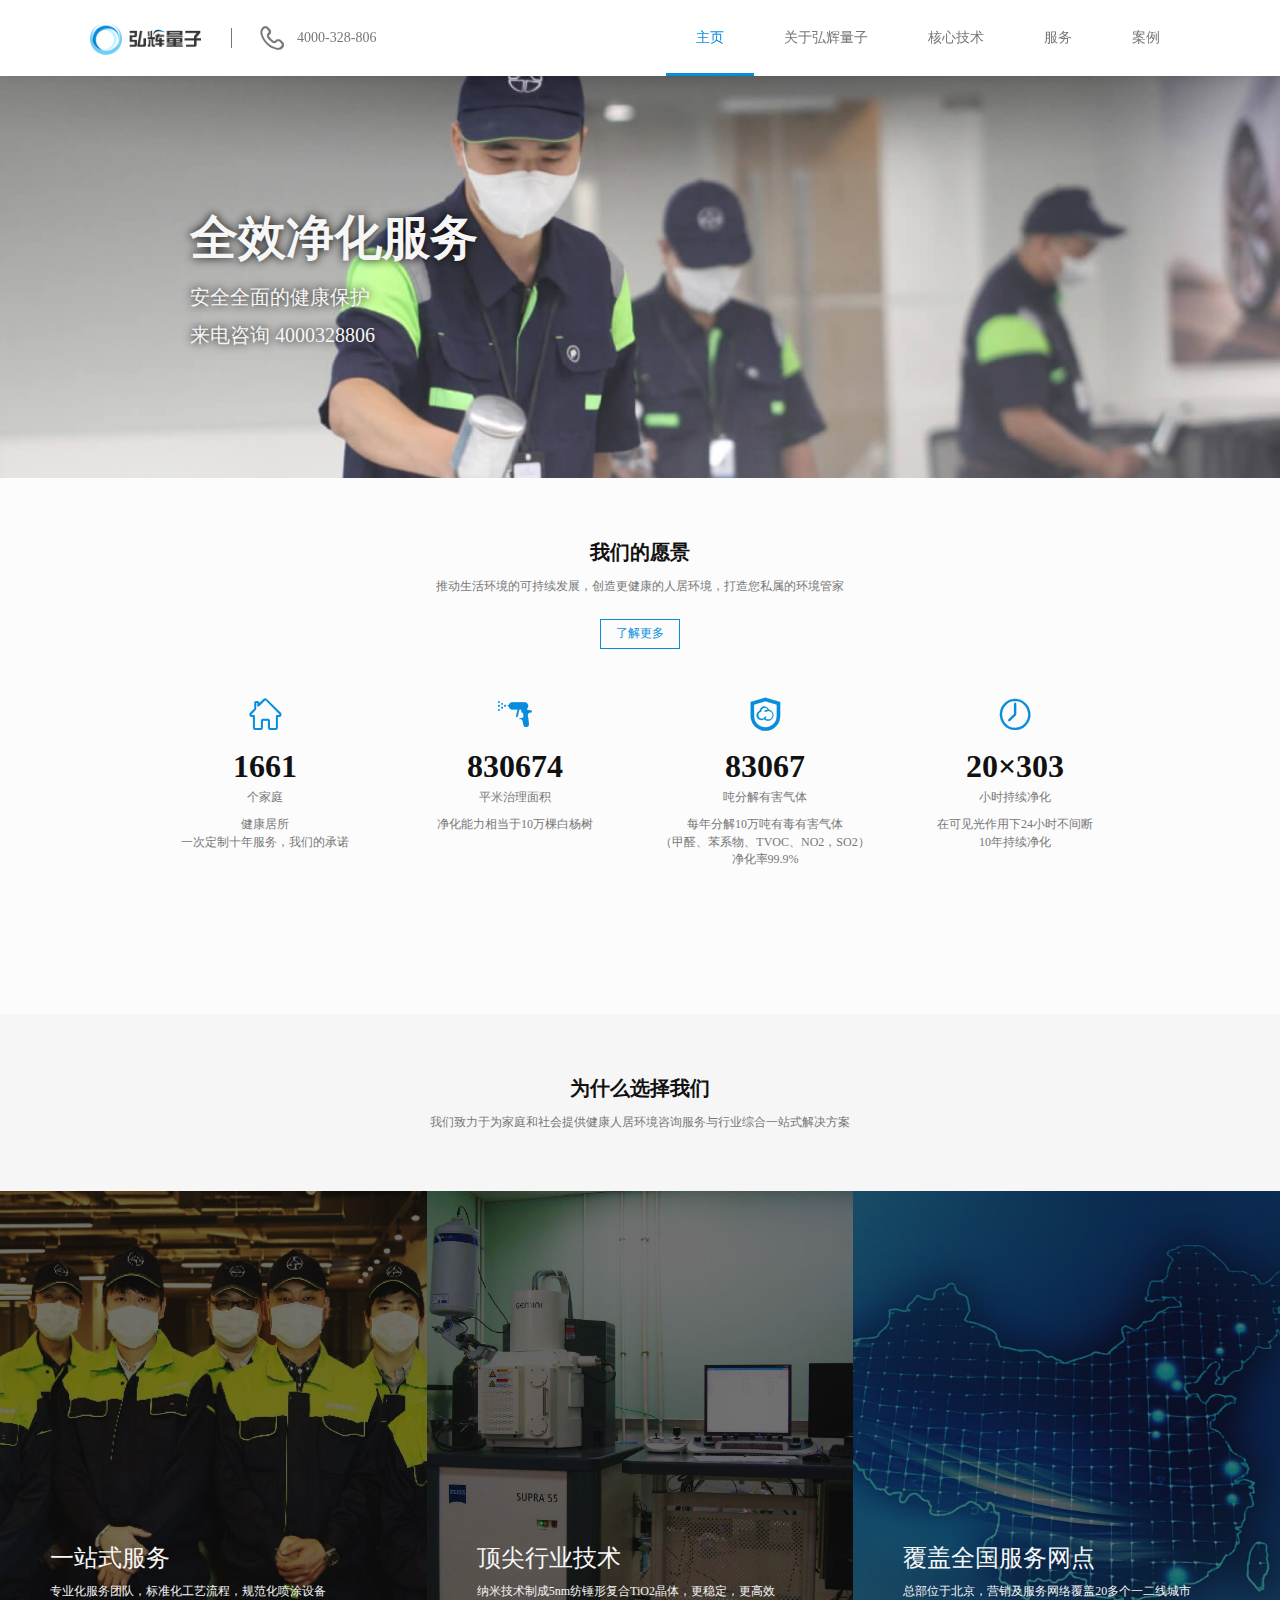
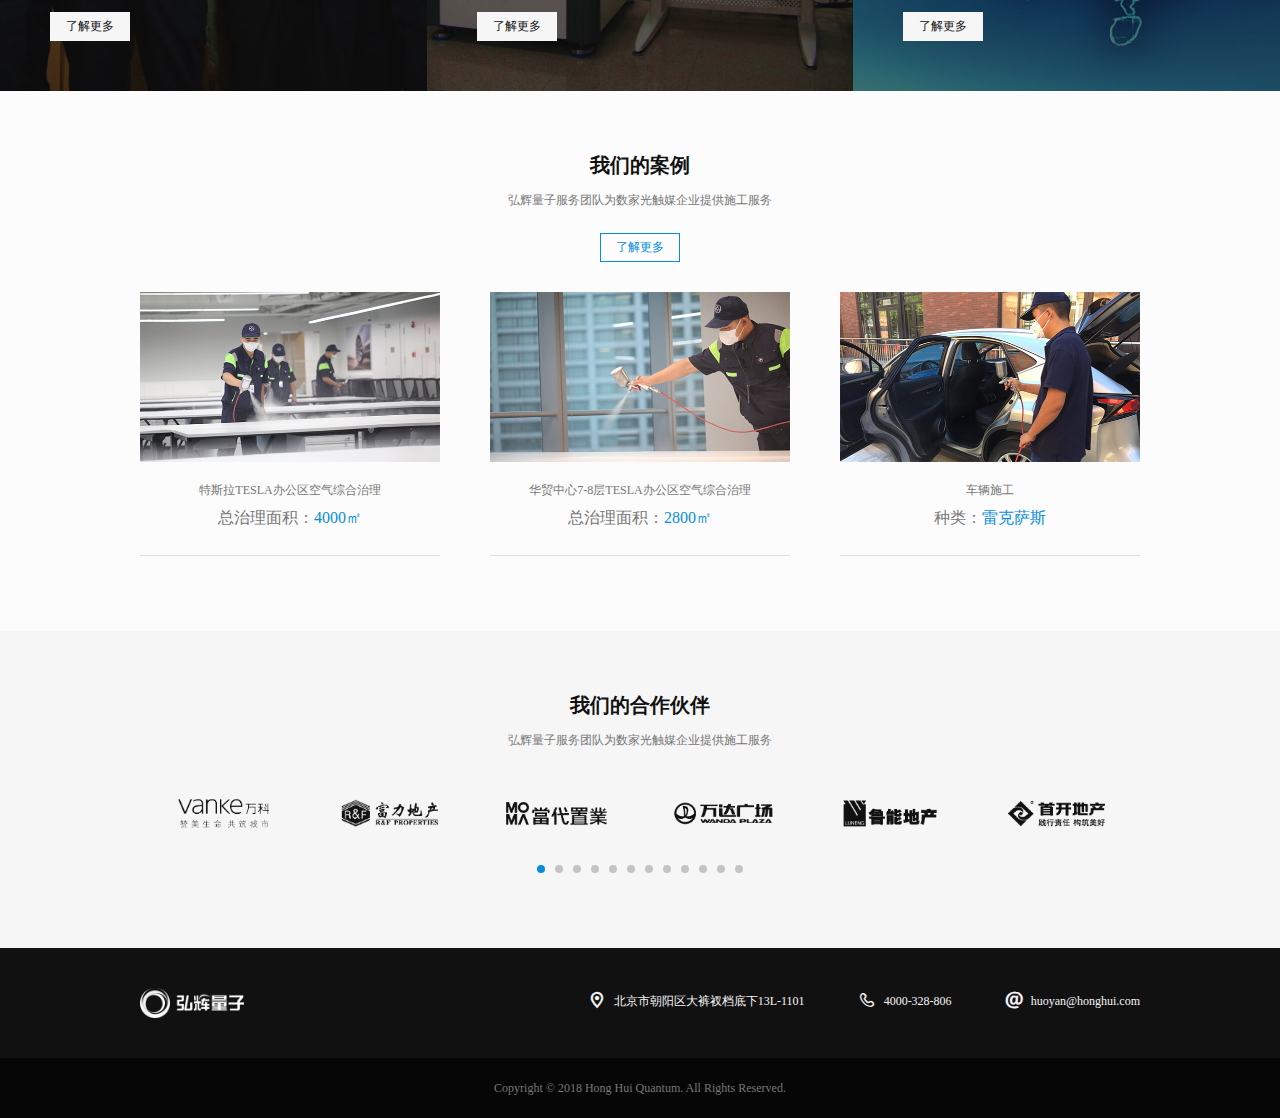
==== commit ea8e0b16: "Summary_3.07" ====
--- a/1_index.html
+++ b/1_index.html
@@ -201,7 +201,7 @@
 		<script type="text/javascript" src="swiper/swiper.min.js"></script>	
 		<script type="text/javascript" src="jquery.min.js"></script>	
 		<script type="text/javascript" src="CountUp.js"></script>	
-		<script>
+		<script type="text/javascript">
 			if (window.innerWidth >= 1200) {
 				var slideNum = 6;
 			} else if (window.innerWidth < 1199 && window.innerWidth >= 992) { 
--- a/HHQ.css
+++ b/HHQ.css
@@ -28,7 +28,7 @@
 .indexWindowBanner>p:nth-child(1){text-shadow:0 0 10px rgba(0,0,0,.5);font-weight:700;font-size:1.5rem;}
 .indexWindowBanner>p:nth-child(2){margin:.25rem 0 .45rem 0;font-size:.6rem;}
 
-.pageTop{position:fixed;top:0;z-index:9999;width:100%;background-color:rgba(255,255,255,.8);box-shadow:0 0 20px rgba(0,0,0,.5);font-size:.35rem;}
+.pageTop{position:fixed;top:0;z-index:9999;width:100%;background-color:rgba(255,255,255,.8);box-shadow:0 0 10px rgba(0,0,0,.1);font-size:.35rem;}
 .pageTop>div{position:relative;display:table;margin:auto;height:1.75rem;line-height:1.75rem;}
 @media (max-width: 767px) {
     .pageTop>div{width:100%;height:1.5rem;line-height:1.5rem;}
@@ -53,8 +53,8 @@
     .us .blueBg>div>p:first-child{display:table;width:100%;text-align:center;}
     .us .blueBg>div>p:last-child{text-align:center;float: none !important;}
     .connect>div>div>p{width: 6rem !important;}
-    .listThree{width:100%;}
-    .listThree p{margin-bottom:.5rem;margin-left:-.25rem;width:100%!important;}
+    .listThree{width:7rem;}
+    .listThree p{margin-bottom:.5rem;margin-left:-.25rem;width:100%!important;white-space: nowrap;text-align: left !important;}
     .listThree p:last-child{margin-bottom:0;}
     .listFour{width:13rem;}
     .useWay>div{padding:1.5rem!important;min-width:100%;}
@@ -107,8 +107,12 @@
     }
     #modal_japan{margin:0 0 0 -37.5%!important;width:75%!important;}
     #modal_china{margin:0 0 0 -37.5%!important;width:75%!important;}
+    #modal_case img{height: auto !important;}
+    #modal_case{
+        margin: 0 0 0 -40% !important;
+        width: 80% !important;}
     .catchMe{width:1.25rem!important;height:1.25rem;line-height:1.25rem;}
-    .showPic{width:13rem;}
+    .showPic{width:12rem;}
     .why .showSpace:nth-child(4)>.showPic>:not(div):nth-child(1){width:100%;}
     .process{width:13rem;}
     .process>p{margin-bottom:1rem;width:100%!important;}
@@ -368,7 +372,7 @@
 .right{margin-right:15px;padding:6px 5px 5px 7px;border-radius:100px;background-color:#fff;box-shadow:0 0 5px rgba(0,0,0,.5);color:#078ddc;font-size:.25rem;}
 
 .useWay{position:relative;display:table;width:100%;background-image:url(img/techBanner_2.jpg);background-size:cover;background-repeat:no-repeat;background-attachment:fixed;color:#f6f6f6;background-position-y:center;}
-.useWay>div{float:right;padding:60px 75px;background-color:rgba(0,0,0,.5);-webkit-transition:.5s;-moz-transition:.5s;-o-transition:.5s;transition:.5s;}
+.useWay>div{float:right;width:1px;padding:1.5rem 1.75rem;background-color:rgba(0,0,0,.5);-webkit-transition:.5s;-moz-transition:.5s;-o-transition:.5s;transition:.5s;}
 .useWay>div:hover{width:50%;}
 .useWay>div>div{display:table;margin-bottom:20px;padding:0 15px 20px 15px;width:100%;border-bottom:1px solid;}
 .useWay>div>div:last-child{margin-bottom:0;padding-bottom:0;border-bottom:none;}
@@ -585,7 +589,7 @@
 .fade-in .jDialog-content{opacity:0;-webkit-transition:all .3s;transition:all .3s;-webkit-transform:scale(.7);transform:scale(.7);}
 .fade-in.jDialog.show .jDialog-content{opacity:1;-webkit-transform:scale(1);transform:scale(1);}
 .jDialog .swiper-slide{padding:5px;}
-.jDialog img{padding:10px;border-radius:2px 0 0 0;background-color:#f6f6f6;box-shadow:0 0 5px rgba(0,0,0,.1);}
+.jDialog img{padding:.25rem;border-radius:2px 0 0 0;background-color:#f6f6f6;box-shadow:0 0 5px rgba(0,0,0,.1);}
 .swiper-pagination-fraction{position:absolute!important;top:0;left:0!important;display:table;padding:10px 20px;width:auto!important;border-radius:3px 0 10px 0;background-color:rgba(255,255,255,.8);box-shadow:2px 2px 10px rgba(0,0,0,.5);font-size:.35rem;}
 .swiper-pagination-fraction span:first-child{color: #078ddc;}
 .catchMe{z-index: 10;position:absolute;top:0;right:0;padding:0 2px 3px 1px;width:31px;border:none;border-radius:100px;background-color:#fff;box-shadow:0 0 10px rgba(0,0,0,.8);color:#aaa;text-align:center;font-weight:500;font-size:.5rem;-webkit-transition:.3s;-moz-transition:.3s;-o-transition:.3s;transition:.3s;}
@@ -682,78 +686,3 @@
     100%{margin-right:0;margin-left:0;opacity:1;}
 }
 
-#load{position:absolute;height:100%;width:100%;top:0;left:0;background-color:#078ddc;z-index: 10000;}
-.load{position:absolute;min-width:50%;width:auto;height:120px;top:50%;left:50%;margin:-60px 0 0 -25%;text-align:center;display:table}
-.load p{font-size:2rem;display:inline-block;color:#f6f6f6;font-weight:700;line-height:120px;white-space: nowrap}
-.load p:nth-child(1){-webkit-animation:2s jump_1 ease infinite alternate;animation:2s jump_1 ease infinite alternate;}
-.load p:nth-child(2){-webkit-animation:2s jump_2 ease infinite alternate;animation:2s jump_2 ease infinite alternate;}
-.load p:nth-child(3){-webkit-animation:2s jump_3 ease infinite alternate;animation:2s jump_3 ease infinite alternate;}
-.load p:nth-child(4){-webkit-animation:2s jump_4 ease infinite alternate;animation:2s jump_4 ease infinite alternate;}
-.load p:nth-child(5){-webkit-animation:2s jump_5 ease infinite alternate;animation:2s jump_5 ease infinite alternate;}
-.load p:nth-child(6){-webkit-animation:2s jump_6 ease infinite alternate;animation:2s jump_6 ease infinite alternate;}
-.load p:nth-child(7){-webkit-animation:2s jump_7 ease infinite alternate;animation:2s jump_7 ease infinite alternate;}
-#load.disappear{-webkit-animation:.5s disappear ease infinite alternate;animation:.5s disappear ease infinite alternate;}
-@-webkit-keyframes disappear{
-    0%{opacity: 1}
-    100%{opacity: 0}
-}
-@keyframes disappear{
-    0%{opacity: 1}
-    100%{opacity: 0}
-}
-@-webkit-keyframes jump_1{
-    0%{text-shadow:0 1px 2px rgba(0,0,0,.3);-webkit-transform:scale(1);transform:scale(1);}
-    40%{text-shadow:0 4px 20px rgba(0,0,0,.1);-webkit-transform:scale(1.2);transform:scale(1.2);}
-}
-@keyframes jump_1{
-    0%{text-shadow:0 1px 2px rgba(0,0,0,.3);-webkit-transform:scale(1);transform:scale(1);}
-    40%{text-shadow:0 4px 20px rgba(0,0,0,.1);-webkit-transform:scale(1.2);transform:scale(1.2);}
-}
-@-webkit-keyframes jump_2{
-    10%{text-shadow:0 1px 2px rgba(0,0,0,.3);-webkit-transform:scale(1);transform:scale(1);}
-    50%{text-shadow:0 4px 20px rgba(0,0,0,.1);-webkit-transform:scale(1.2);transform:scale(1.2);}
-}
-@keyframes jump_2{
-    10%{text-shadow:0 1px 2px rgba(0,0,0,.3);-webkit-transform:scale(1);transform:scale(1);}
-    50%{text-shadow:0 4px 20px rgba(0,0,0,.1);-webkit-transform:scale(1.2);transform:scale(1.2);}
-}
-@-webkit-keyframes jump_3{
-    20%{text-shadow:0 1px 2px rgba(0,0,0,.3);-webkit-transform:scale(1);transform:scale(1);}
-    60%{text-shadow:0 4px 20px rgba(0,0,0,.1);-webkit-transform:scale(1.2);transform:scale(1.2);}
-}
-@keyframes jump_3{
-    20%{text-shadow:0 1px 2px rgba(0,0,0,.3);-webkit-transform:scale(1);transform:scale(1);}
-    60%{text-shadow:0 4px 20px rgba(0,0,0,.1);-webkit-transform:scale(1.2);transform:scale(1.2);}
-}
-@-webkit-keyframes jump_4{
-    30%{text-shadow:0 1px 2px rgba(0,0,0,.3);-webkit-transform:scale(1);transform:scale(1);}
-    70%{text-shadow:0 4px 20px rgba(0,0,0,.1);-webkit-transform:scale(1.2);transform:scale(1.2);}
-}
-@keyframes jump_4{
-    30%{text-shadow:0 1px 2px rgba(0,0,0,.3);-webkit-transform:scale(1);transform:scale(1);}
-    70%{text-shadow:0 4px 20px rgba(0,0,0,.1);-webkit-transform:scale(1.2);transform:scale(1.2);}
-}
-@-webkit-keyframes jump_5{
-    40%{text-shadow:0 1px 2px rgba(0,0,0,.3);-webkit-transform:scale(1);transform:scale(1);}
-    80%{text-shadow:0 4px 20px rgba(0,0,0,.1);-webkit-transform:scale(1.2);transform:scale(1.2);}
-}
-@keyframes jump_5{
-    40%{text-shadow:0 1px 2px rgba(0,0,0,.3);-webkit-transform:scale(1);transform:scale(1);}
-    80%{text-shadow:0 4px 20px rgba(0,0,0,.1);-webkit-transform:scale(1.2);transform:scale(1.2);}
-}
-@-webkit-keyframes jump_6{
-    50%{text-shadow:0 1px 2px rgba(0,0,0,.3);-webkit-transform:scale(1);transform:scale(1);}
-    90%{text-shadow:0 4px 20px rgba(0,0,0,.1);-webkit-transform:scale(1.2);transform:scale(1.2);}
-}
-@keyframes jump_6{
-    50%{text-shadow:0 1px 2px rgba(0,0,0,.3);-webkit-transform:scale(1);transform:scale(1);}
-    90%{text-shadow:0 4px 20px rgba(0,0,0,.1);-webkit-transform:scale(1.2);transform:scale(1.2);}
-}
-@-webkit-keyframes jump_7{
-    60%{text-shadow:0 1px 2px rgba(0,0,0,.3);-webkit-transform:scale(1);transform:scale(1);}
-    100%{text-shadow:0 4px 20px rgba(0,0,0,.1);-webkit-transform:scale(1.2);transform:scale(1.2);}
-}
-@keyframes jump_7{
-    60%{text-shadow:0 1px 2px rgba(0,0,0,.3);-webkit-transform:scale(1);transform:scale(1);}
-    100%{text-shadow:0 4px 20px rgba(0,0,0,.1);-webkit-transform:scale(1.2);transform:scale(1.2);}
-}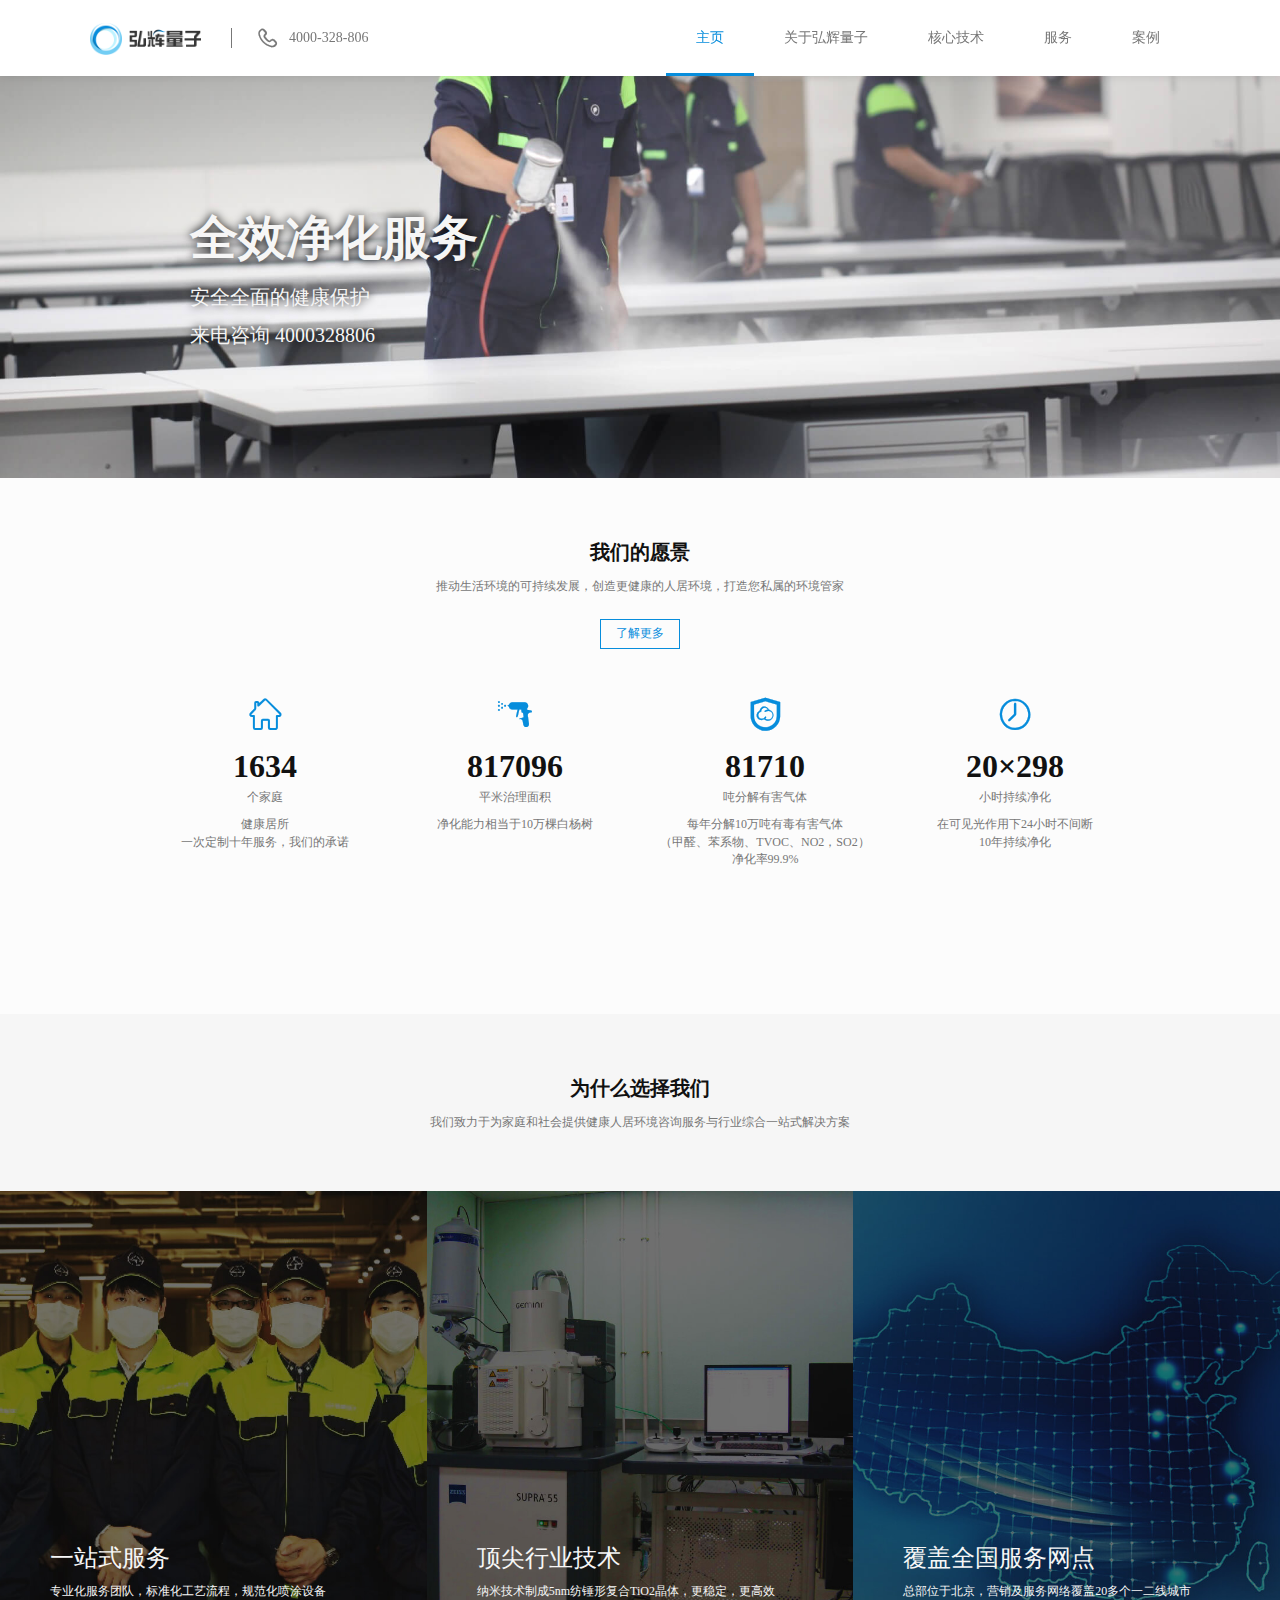
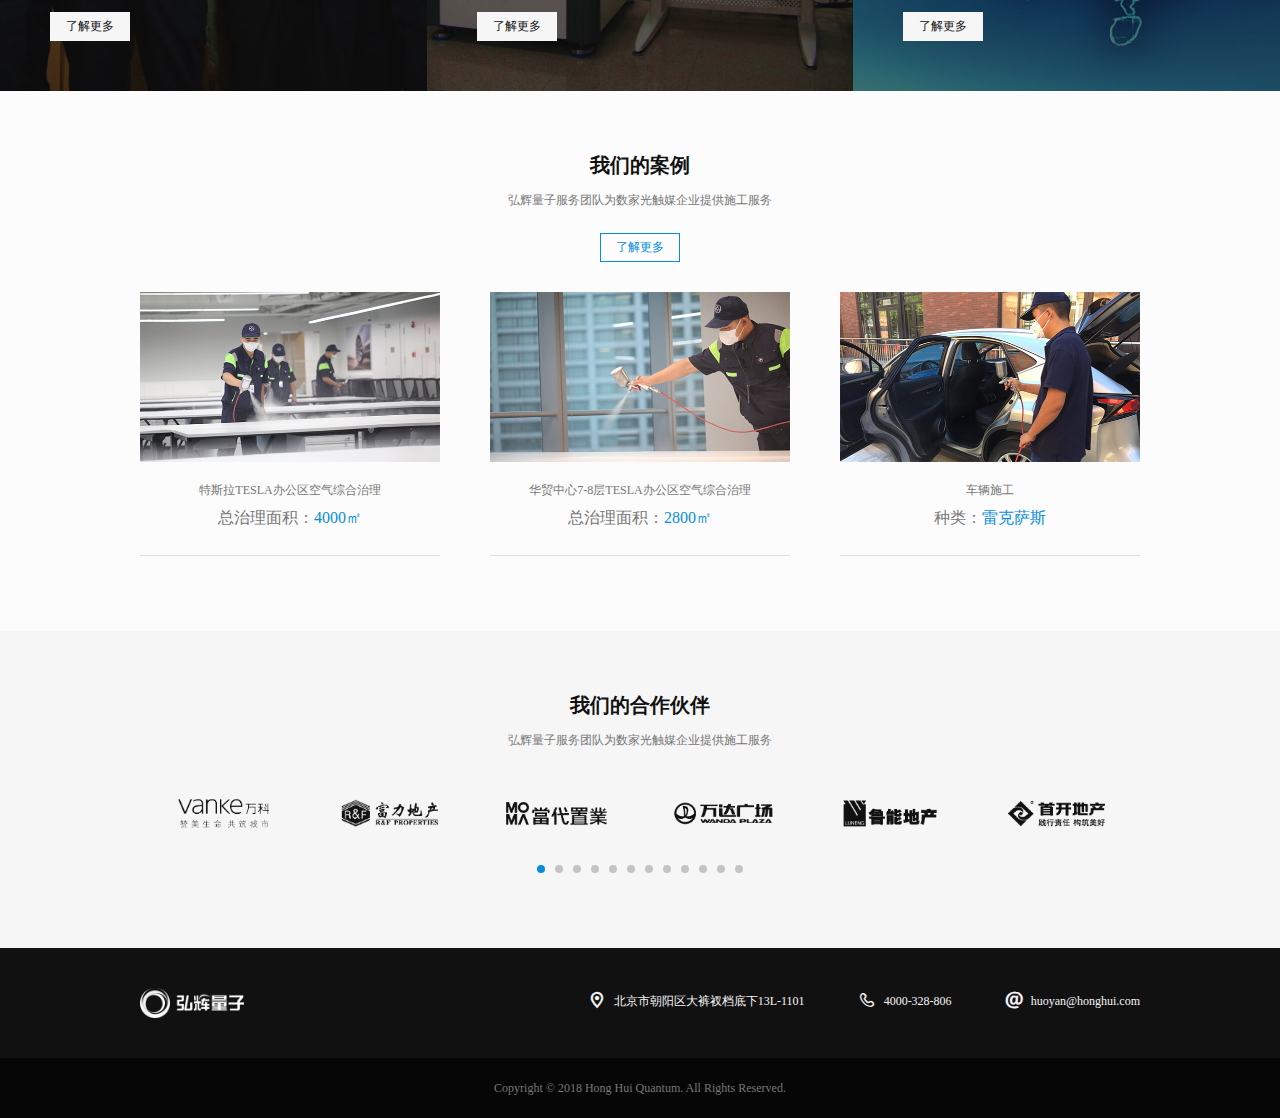
==== commit 26884ef2: "Summary_3.10" ====
--- a/1_index.html
+++ b/1_index.html
@@ -37,6 +37,7 @@
 		</nav>
 
 		<div class="banner">
+			<img class="img-responsive parallax" src="img/caseBanner_1.jpg">
 			<div>
 				<p>全效净化服务</p>
 				<p class="point"><span></span><span></span><span></span></p>
@@ -200,6 +201,7 @@
 
 		<script type="text/javascript" src="swiper/swiper.min.js"></script>	
 		<script type="text/javascript" src="jquery.min.js"></script>	
+		<script type="text/javascript" src="jquery.parallax.js"></script>	
 		<script type="text/javascript" src="CountUp.js"></script>	
 		<script type="text/javascript">
 			if (window.innerWidth >= 1200) {
@@ -294,6 +296,11 @@
 					$(this).removeClass('bubbles');
 					$(this).children('.particle').remove()
 				})
+
+				$(".parallax").parallax({
+					speed: 100,
+					ascending: true
+				});
 			})
 		</script>
 	</body>
--- a/HHQ.css
+++ b/HHQ.css
@@ -13,13 +13,14 @@
 @font-face{font-family:iconfont;src:url(iconfont/iconfont.eot);src:url(iconfont/iconfont.eot?#iefix) format('embedded-opentype'),url(iconfont/iconfont.woff) format('woff'),url(iconfont/iconfont.ttf) format('truetype'),url(iconfont/iconfont.svg#iconfont) format('svg');}
 .iconfont{font-style:normal;font-size:16px;font-family:iconfont!important;-webkit-font-smoothing:antialiased;-webkit-text-stroke-width:.2px;-moz-osx-font-smoothing:grayscale;}
 .col-xs-1, .col-sm-1, .col-md-1, .col-lg-1, .col-xs-2, .col-sm-2, .col-md-2, .col-lg-2, .col-xs-3, .col-sm-3, .col-md-3, .col-lg-3, .col-xs-4, .col-sm-4, .col-md-4, .col-lg-4, .col-xs-5, .col-sm-5, .col-md-5, .col-lg-5, .col-xs-6, .col-sm-6, .col-md-6, .col-lg-6, .col-xs-7, .col-sm-7, .col-md-7, .col-lg-7, .col-xs-8, .col-sm-8, .col-md-8, .col-lg-8, .col-xs-9, .col-sm-9, .col-md-9, .col-lg-9, .col-xs-10, .col-sm-10, .col-md-10, .col-lg-10, .col-xs-11, .col-sm-11, .col-md-11, .col-lg-11, .col-xs-12, .col-sm-12, .col-md-12, .col-lg-12{padding: 0;}
+canvas#c{cursor:pointer;}
 
 .swiper-button-prev{left:3%!important;}
 .swiper-button-next{right:3%!important;}
 .swiper-pagination-bullet-active{background-color:#078ddc!important;}
 
 .indexWindow{position:absolute;overflow:hidden;width:100%;height:100%;}
-.indexWindow a,.indexWindow p{text-shadow:0 0 3px #000;}
+.indexWindow a,.indexWindow p{text-shadow:0 0 2px rgba(0, 0, 0, 0.5);}
 .indexWindow .swiper-container{width:100%;height:100%;}
 .indexWindow .swiper-slide{position:relative;overflow:hidden;background-position:center;background-size:cover;background-repeat:no-repeat;}
 .indexWindow .swiper-slide.usBanner{background-size: 100% 100%;}
@@ -28,7 +29,7 @@
 .indexWindowBanner>p:nth-child(1){text-shadow:0 0 10px rgba(0,0,0,.5);font-weight:700;font-size:1.5rem;}
 .indexWindowBanner>p:nth-child(2){margin:.25rem 0 .45rem 0;font-size:.6rem;}
 
-.pageTop{position:fixed;top:0;z-index:9999;width:100%;background-color:rgba(255,255,255,.8);box-shadow:0 0 10px rgba(0,0,0,.1);font-size:.35rem;}
+.pageTop{position:fixed;top:0;z-index:9999;cursor:pointer;width:100%;background-color:rgba(255,255,255,.8);box-shadow:0 0 10px rgba(0,0,0,.1);font-size:.35rem;}
 .pageTop>div{position:relative;display:table;margin:auto;height:1.75rem;line-height:1.75rem;}
 @media (max-width: 767px) {
     .pageTop>div{width:100%;height:1.5rem;line-height:1.5rem;}
@@ -44,6 +45,9 @@
     .footer>div>div>p{float:none!important;display:table;margin:auto;}
     .pageTop>div>.navigation{float:none!important;display:table;margin:auto;}
     .banner{margin-top: 2.95rem !important}
+    .banner .parallax{margin-left:-25%;max-width:150%;}
+    .connect .parallax{margin-left:-50%;max-width:200%;}
+    .useWay .parallax{margin-left:-100%;max-width:300%;}
     .logoArea{float:none !important;}
     .leftText>div{width:13rem;}
     .leftText>div>div{margin-bottom:.75rem;width:100%!important;}
@@ -105,12 +109,9 @@
         30%{margin-left:-100px;margin-right: 100px;opacity:0;}
         100%{margin-left:0px;margin-right: 0px;opacity:1;}
     }
-    #modal_japan{margin:0 0 0 -37.5%!important;width:75%!important;}
-    #modal_china{margin:0 0 0 -37.5%!important;width:75%!important;}
-    #modal_case img{height: auto !important;}
-    #modal_case{
-        margin: 0 0 0 -40% !important;
-        width: 80% !important;}
+    #modal_japan{margin:0 0 0 -37.5%;width:75%;}
+    #modal_china{margin:0 0 0 -37.5%;width:75%;}
+    #modal_case{margin:0 0 0 -40%;width:80%;top:10%;}
     .catchMe{width:1.25rem!important;height:1.25rem;line-height:1.25rem;}
     .showPic{width:12rem;}
     .why .showSpace:nth-child(4)>.showPic>:not(div):nth-child(1){width:100%;}
@@ -148,7 +149,7 @@
     .leftText>div>div{height: 360px;}
     .listThree{width:700px}
     .listFour{width:650px}
-    .useWay>div{min-width: 800px;}
+    .useWay>div{min-width: 750px;}
     .fivePoint{width:650px;}
     .fivePoint>p{padding-right:2%!important;padding-left:5%!important;width:33.3333333333%;}
     .fivePoint>p:nth-child(2){margin-bottom:30px;}
@@ -171,6 +172,11 @@
     .index .limitWindow a{width: 30%}
     .limitWindow a img{height: 116px;}
     .index .limitWindow a img{height: 103px;}
+    .useWay .parallax{margin-left:-50%;max-width:200%;}
+    .connect .parallax{margin-left:-25%;max-width:150%;}
+    #modal_japan, #modal_china{margin:0 0 0 -175px;width:350px;}
+    #modal_case{margin:0 0 0 -275px;width:550px;}
+    #modal_case img{max-height: 500px;}
 }
 @media (min-width: 992px) and (max-width: 1199px) {
     .pageTop>div{width:900px;}
@@ -202,6 +208,10 @@
     .index .limitWindow a{width: 30%}
     .limitWindow a img{height: 152px;}
     .index .limitWindow a img{height: 145px;}
+    .connect .parallax{margin-left:-25%;max-width:150%;}
+    #modal_japan, #modal_china{margin:0 0 0 -175px;width:350px;}
+    #modal_case{margin:0 0 0 -350px;width:700px;}
+    #modal_case img{max-height: 500px;}
 }
 @media (min-width: 1200px) {
     .pageTop>div{width:1100px;}
@@ -228,15 +238,20 @@
     .index .limitWindow a{width: 30%}
     .limitWindow a img{height: 203px;}
     .index .limitWindow a img{height: 170px;}
+    .parallax{width: 100%;}
+    #modal_japan, #modal_china{margin:0 0 0 -175px;width:350px;}
+    #modal_case{margin:0 0 0 -400px;width:800px;}
+    #modal_case img{max-height: 500px;}
 }
 .logoArea{float:left;display:table;margin:.7rem auto auto auto;height:.6rem;}
 .logoArea>:not(div){float:left;}
 .logoArea img{margin-top:-.125rem;margin-right:.75rem;height:.8rem;}
 .logoArea>p{padding:0 .5rem;height:.5rem;border-left:1px solid;line-height:.5rem;}
-.logoArea>p>i{float:left;margin-top:.125rem;margin-right:5px;font-size:1rem;line-height:.25rem;}
+.logoArea>p>i{float:left;margin-top:.125rem;margin-right:5px;font-size:.8rem;line-height:.25rem;}
+.logoArea>p>span{color: #fcfcfc;font-size: .4rem;}
 
 .pageTop>div>.navigation{float:right;}
-.pageTop>div>.navigation>a{float:left;border-top:0.075rem solid transparent;border-bottom:0.075rem solid transparent;}
+.pageTop>div>.navigation>a{float:left;border-top:0.075rem solid transparent;border-bottom:0.075rem solid transparent;cursor:pointer;}
 .pageTop>div>.navigation>a.active{border-bottom:0.075rem solid #078ddc;color:#078ddc;}
 
 .footer{padding:40px 0;background-color:#111;}
@@ -249,19 +264,18 @@
 .footer>div>div>p>i{float:left;margin-right:5px;height:.6rem;font-size:.6rem;line-height:.6rem;}
 footer{bottom:0;margin:0;padding:.5rem 0;width:100%;background-color:#060606;color:#777;text-align:center;line-height:.5rem;height: 1.5rem;}
 
-.indexWindow .pageTop{color:#fcfcfc;position:absolute;z-index:2;width:100%;background-color:transparent;box-shadow: none}
+.indexWindow .pageTop{color:#fcfcfc !important;position:absolute;z-index:2;width:100%;background-color:transparent;box-shadow: none}
 .indexWindow .pageTop>div>.navigation>:not(div){color:#fcfcfc;}
 .indexWindow footer{position:absolute;padding:0 0 .75rem 0;z-index:1;color:#fcfcfc;background-color:transparent;}
 
-.banner{padding:7% 0;background-position: center;background-size:cover;background-repeat:no-repeat;background-attachment:fixed;margin-top: 76px;}
+.banner{padding:7% 0;background-position: center;background-size:cover;background-repeat:no-repeat;margin-top: 76px;position: relative;overflow: hidden;}
 .banner>div{position:relative;display:table;margin:auto;}
-
-.index .banner{background-image: url(img/caseBanner_1.jpg);padding:10% 0;}
-.us .banner{background-image: url(img/usBanner_1.jpg)}
-.tech .banner{background-image: url(img/techBanner_1.jpg)}
-.why .banner{background-image: url(img/whyBanner_1.jpg)}
-.service .banner{background-image: url(img/serviceBanner_1.jpg)}
-.case .banner{background-image: url(img/caseBanner_1.jpg)}
+.parallax{position: absolute;}
+.banner .parallax{bottom: 0;}
+.connect .parallax{top: 0;z-index: -1;}
+.useWay .parallax{bottom: 0;z-index: -1;}
+
+.index .banner{padding:10% 0}
 
 .banner p{color:#f6f6f6;text-align:center;text-shadow:0 0 3px #000;font-size:.4rem;}
 .banner p:last-child{text-shadow:0 0 10px #000;font-weight:700;font-size:1.2rem;}
@@ -346,7 +360,7 @@
 .us .blueBg>div>p:last-child{float:right;}
 .us .blueBg>div>p:last-child span:first-child{display:block;margin-bottom:8px;font-weight:700;font-size:.5rem;}
 
-.connect {padding:15% 0;background-position-y: center;background-size:cover;background-repeat:no-repeat;background-attachment:fixed;background-image:url(img/footerPic.jpg);}
+.connect {padding:15% 0;}
 .connect .point span{background-color: #f6f6f6 !important;}
 .connect>div{color:#f6f6f6;}
 .connect>div>p:first-child{color:#f6f6f6!important;}
@@ -371,7 +385,7 @@
 
 .right{margin-right:15px;padding:6px 5px 5px 7px;border-radius:100px;background-color:#fff;box-shadow:0 0 5px rgba(0,0,0,.5);color:#078ddc;font-size:.25rem;}
 
-.useWay{position:relative;display:table;width:100%;background-image:url(img/techBanner_2.jpg);background-size:cover;background-repeat:no-repeat;background-attachment:fixed;color:#f6f6f6;background-position-y:center;}
+.useWay{position:relative;display:table;width:100%;color:#f6f6f6;overflow: hidden;}
 .useWay>div{float:right;width:1px;padding:1.5rem 1.75rem;background-color:rgba(0,0,0,.5);-webkit-transition:.5s;-moz-transition:.5s;-o-transition:.5s;transition:.5s;}
 .useWay>div:hover{width:50%;}
 .useWay>div>div{display:table;margin-bottom:20px;padding:0 15px 20px 15px;width:100%;border-bottom:1px solid;}
@@ -594,10 +608,7 @@
 .swiper-pagination-fraction span:first-child{color: #078ddc;}
 .catchMe{z-index: 10;position:absolute;top:0;right:0;padding:0 2px 3px 1px;width:31px;border:none;border-radius:100px;background-color:#fff;box-shadow:0 0 10px rgba(0,0,0,.8);color:#aaa;text-align:center;font-weight:500;font-size:.5rem;-webkit-transition:.3s;-moz-transition:.3s;-o-transition:.3s;transition:.3s;}
 
-#modal_japan{margin:0 0 0 -12.5%;width:25%;}
-#modal_china{margin:0 0 0 -12.5%;width:25%;}
-#modal_case{top:10%;margin:0 0 0 -35%;width:70%;}
-#modal_case img{margin:auto;height:500px;}
+#modal_case img{margin:auto;height:auto;}
 
 .fourPoint.fourAnimate>div:nth-child(1){-webkit-animation: fourAnimate_1 3s;animation: fourAnimate_1 3s;}
 .fourPoint.fourAnimate>div:nth-child(2){-webkit-animation: fourAnimate_2 3s;animation: fourAnimate_2 3s;}
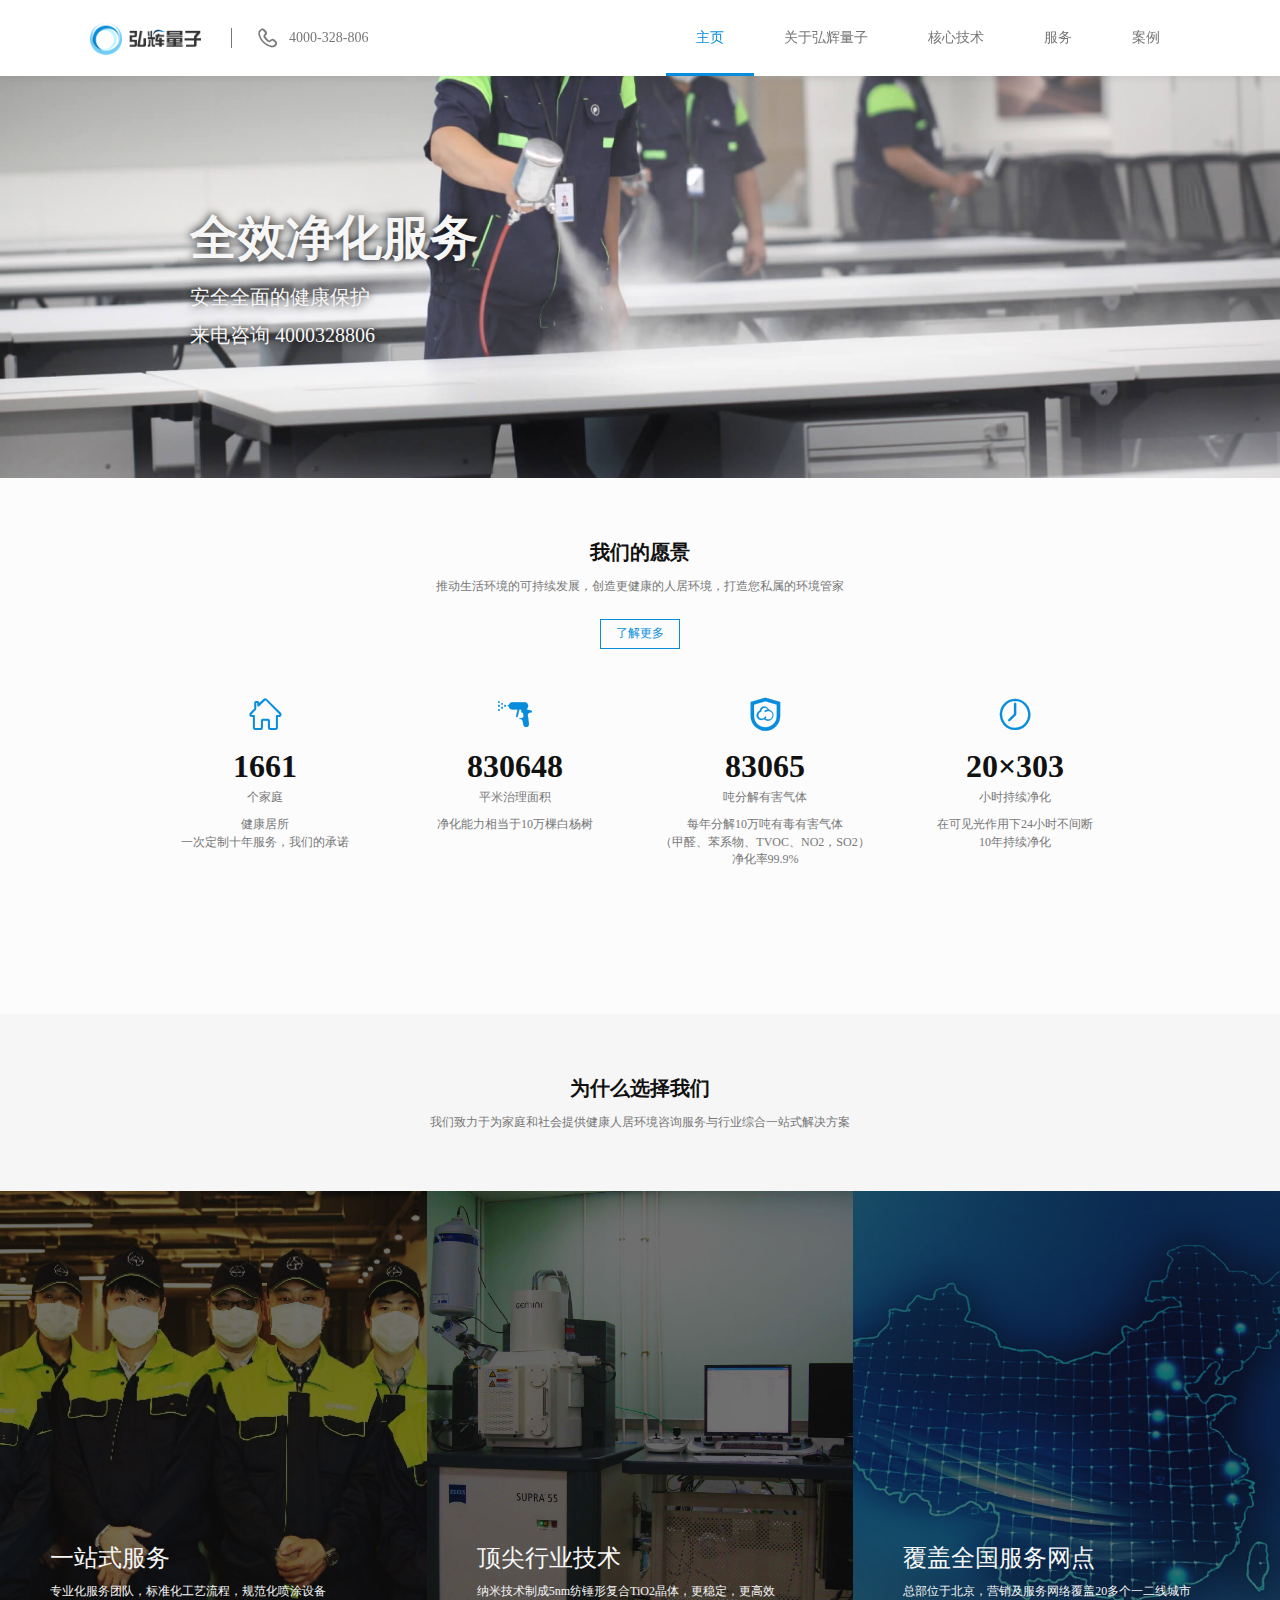
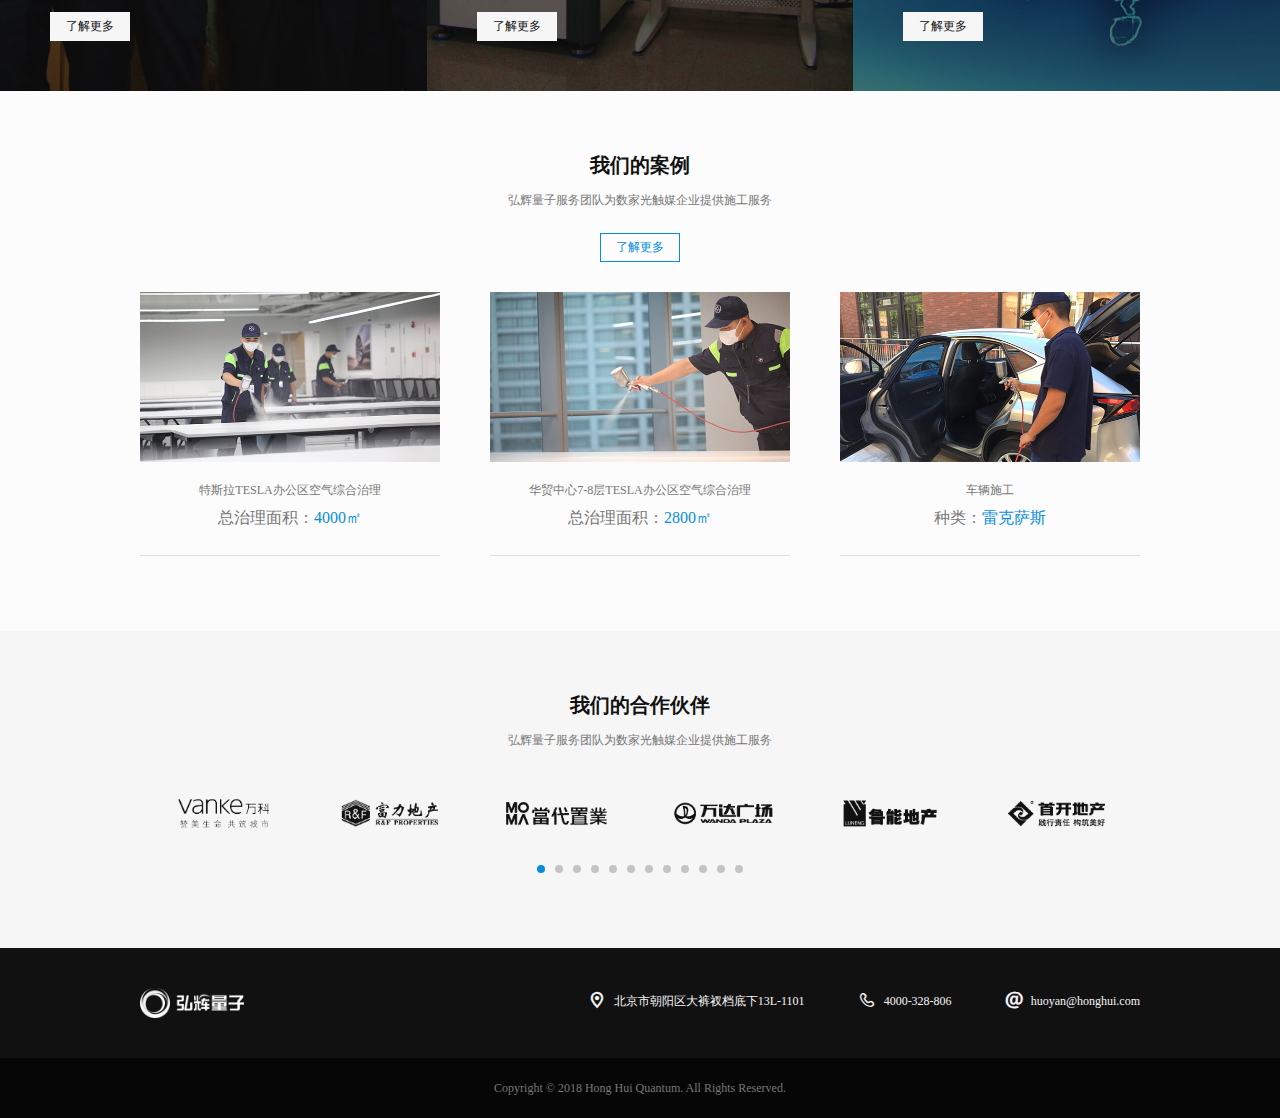
==== commit 6a9d740d: "Summary_3.13" ====
--- a/1_index.html
+++ b/1_index.html
@@ -301,6 +301,10 @@
 					speed: 100,
 					ascending: true
 				});
+
+				window.addEventListener("orientationchange", function() {
+					location.reload();
+				}, false)
 			})
 		</script>
 	</body>
--- a/HHQ.css
+++ b/HHQ.css
@@ -112,7 +112,6 @@
     #modal_japan{margin:0 0 0 -37.5%;width:75%;}
     #modal_china{margin:0 0 0 -37.5%;width:75%;}
     #modal_case{margin:0 0 0 -40%;width:80%;top:10%;}
-    .catchMe{width:1.25rem!important;height:1.25rem;line-height:1.25rem;}
     .showPic{width:12rem;}
     .why .showSpace:nth-child(4)>.showPic>:not(div):nth-child(1){width:100%;}
     .process{width:13rem;}
@@ -606,7 +605,8 @@
 .jDialog img{padding:.25rem;border-radius:2px 0 0 0;background-color:#f6f6f6;box-shadow:0 0 5px rgba(0,0,0,.1);}
 .swiper-pagination-fraction{position:absolute!important;top:0;left:0!important;display:table;padding:10px 20px;width:auto!important;border-radius:3px 0 10px 0;background-color:rgba(255,255,255,.8);box-shadow:2px 2px 10px rgba(0,0,0,.5);font-size:.35rem;}
 .swiper-pagination-fraction span:first-child{color: #078ddc;}
-.catchMe{z-index: 10;position:absolute;top:0;right:0;padding:0 2px 3px 1px;width:31px;border:none;border-radius:100px;background-color:#fff;box-shadow:0 0 10px rgba(0,0,0,.8);color:#aaa;text-align:center;font-weight:500;font-size:.5rem;-webkit-transition:.3s;-moz-transition:.3s;-o-transition:.3s;transition:.3s;}
+.catchMe{position:absolute;top:0;right:0;z-index:10;padding:0;border:none;border-radius:100px;background-color:#fff;box-shadow:0 0 10px rgba(0,0,0,.8);-webkit-transition:.3s;-moz-transition:.3s;-o-transition:.3s;transition:.3s;}
+.catchMe img{padding:0;width:1rem;border-radius:100px;}
 
 #modal_case img{margin:auto;height:auto;}
 
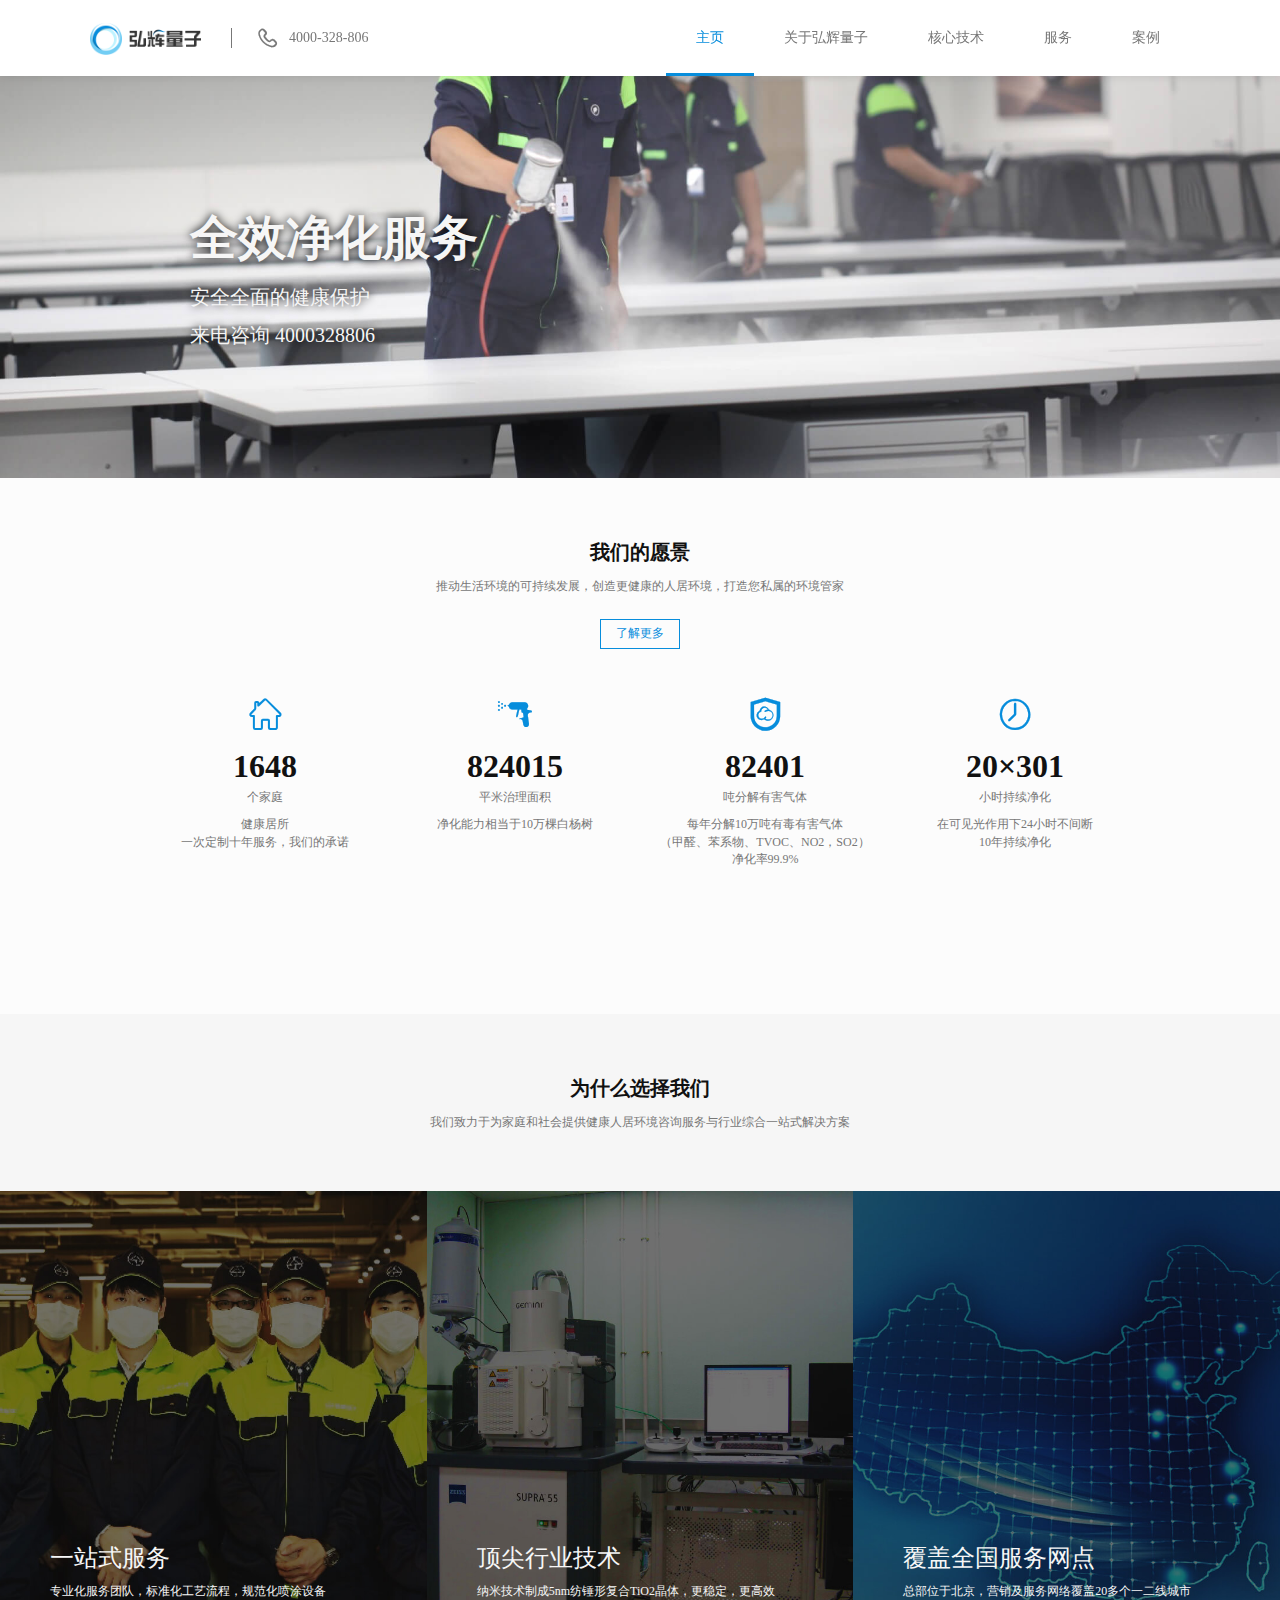
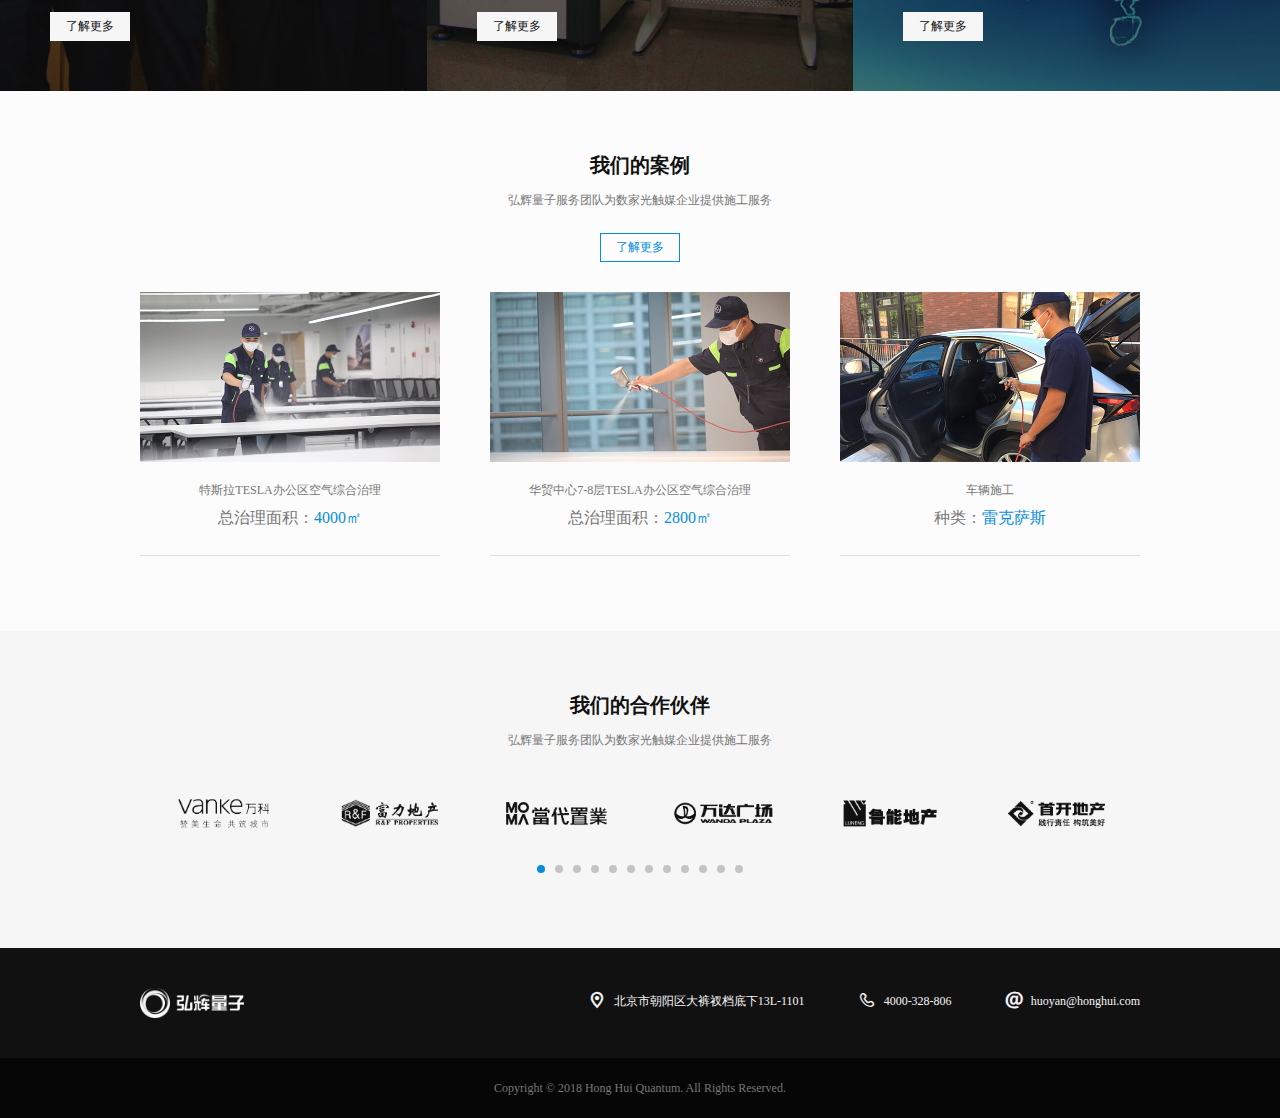
==== commit d4003d53: "Summary_3.14" ====
--- a/1_index.html
+++ b/1_index.html
@@ -301,10 +301,6 @@
 					speed: 100,
 					ascending: true
 				});
-
-				window.addEventListener("orientationchange", function() {
-					location.reload();
-				}, false)
 			})
 		</script>
 	</body>
